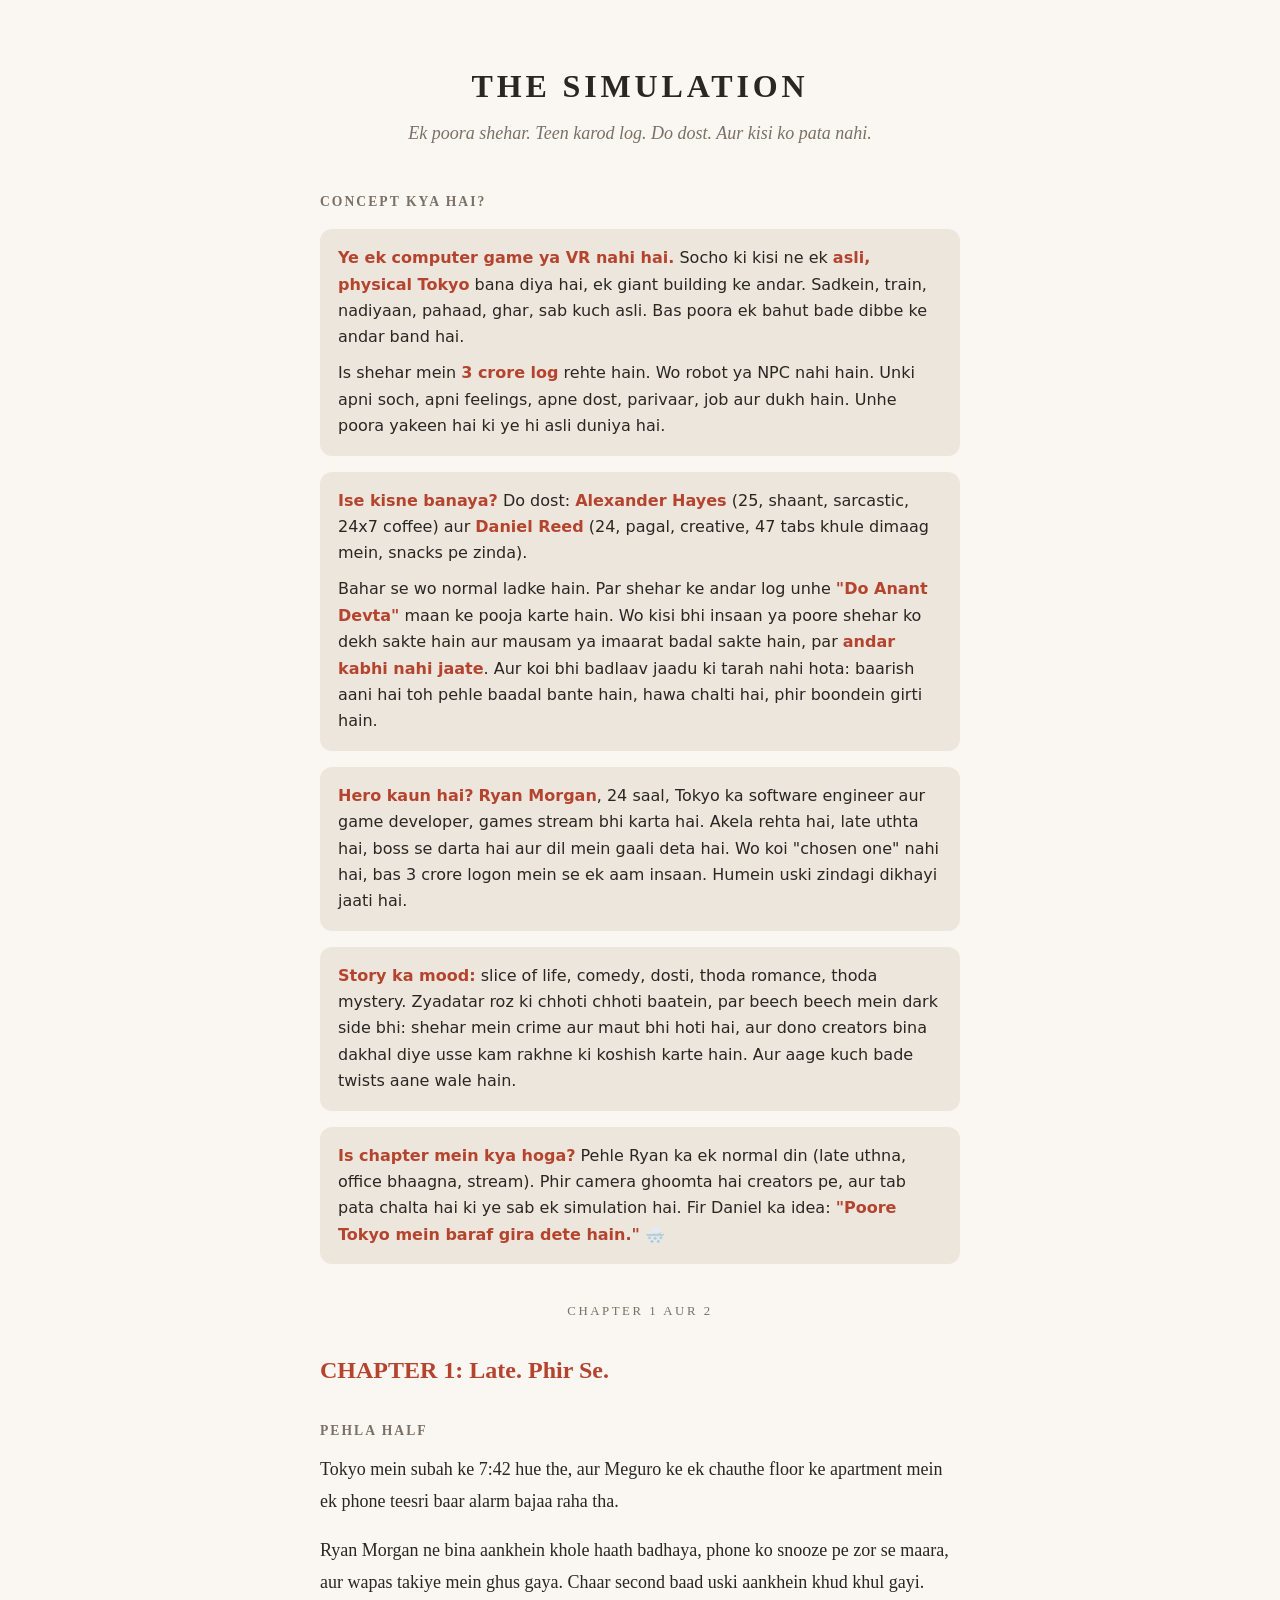
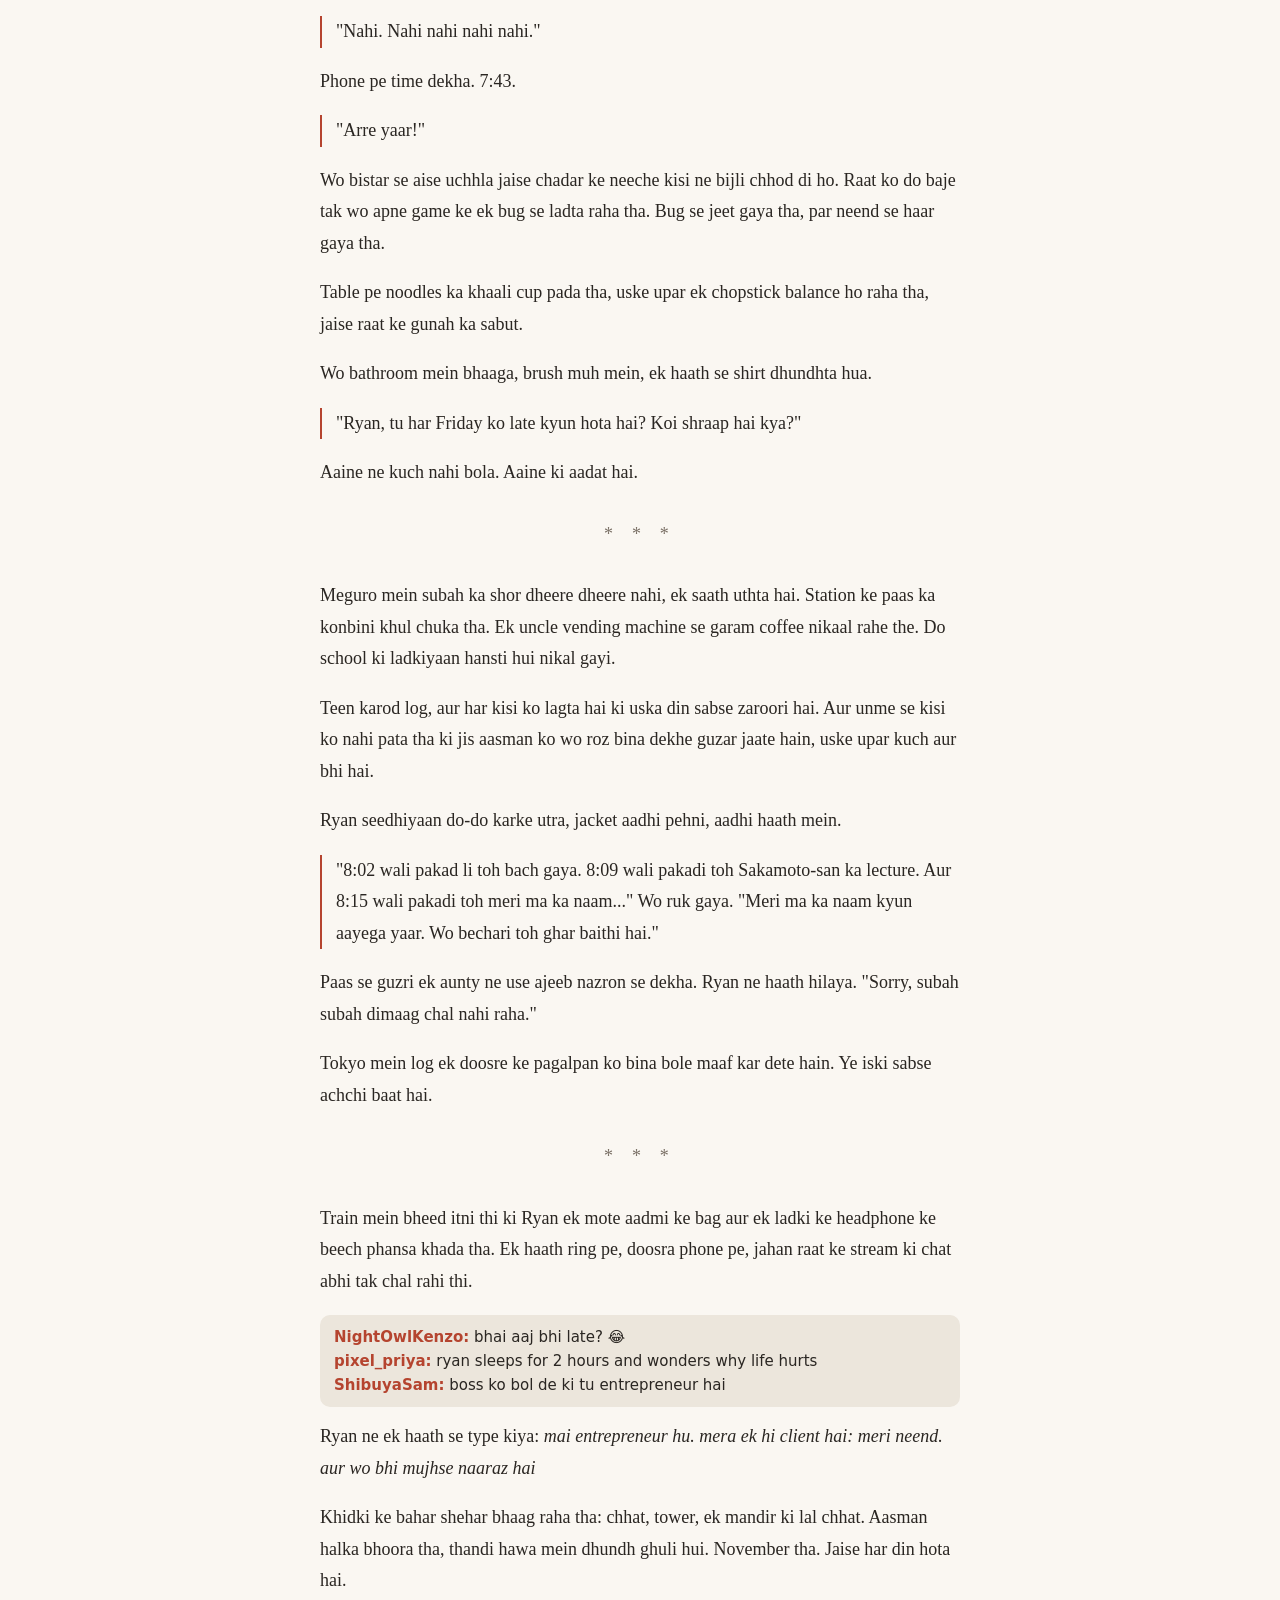
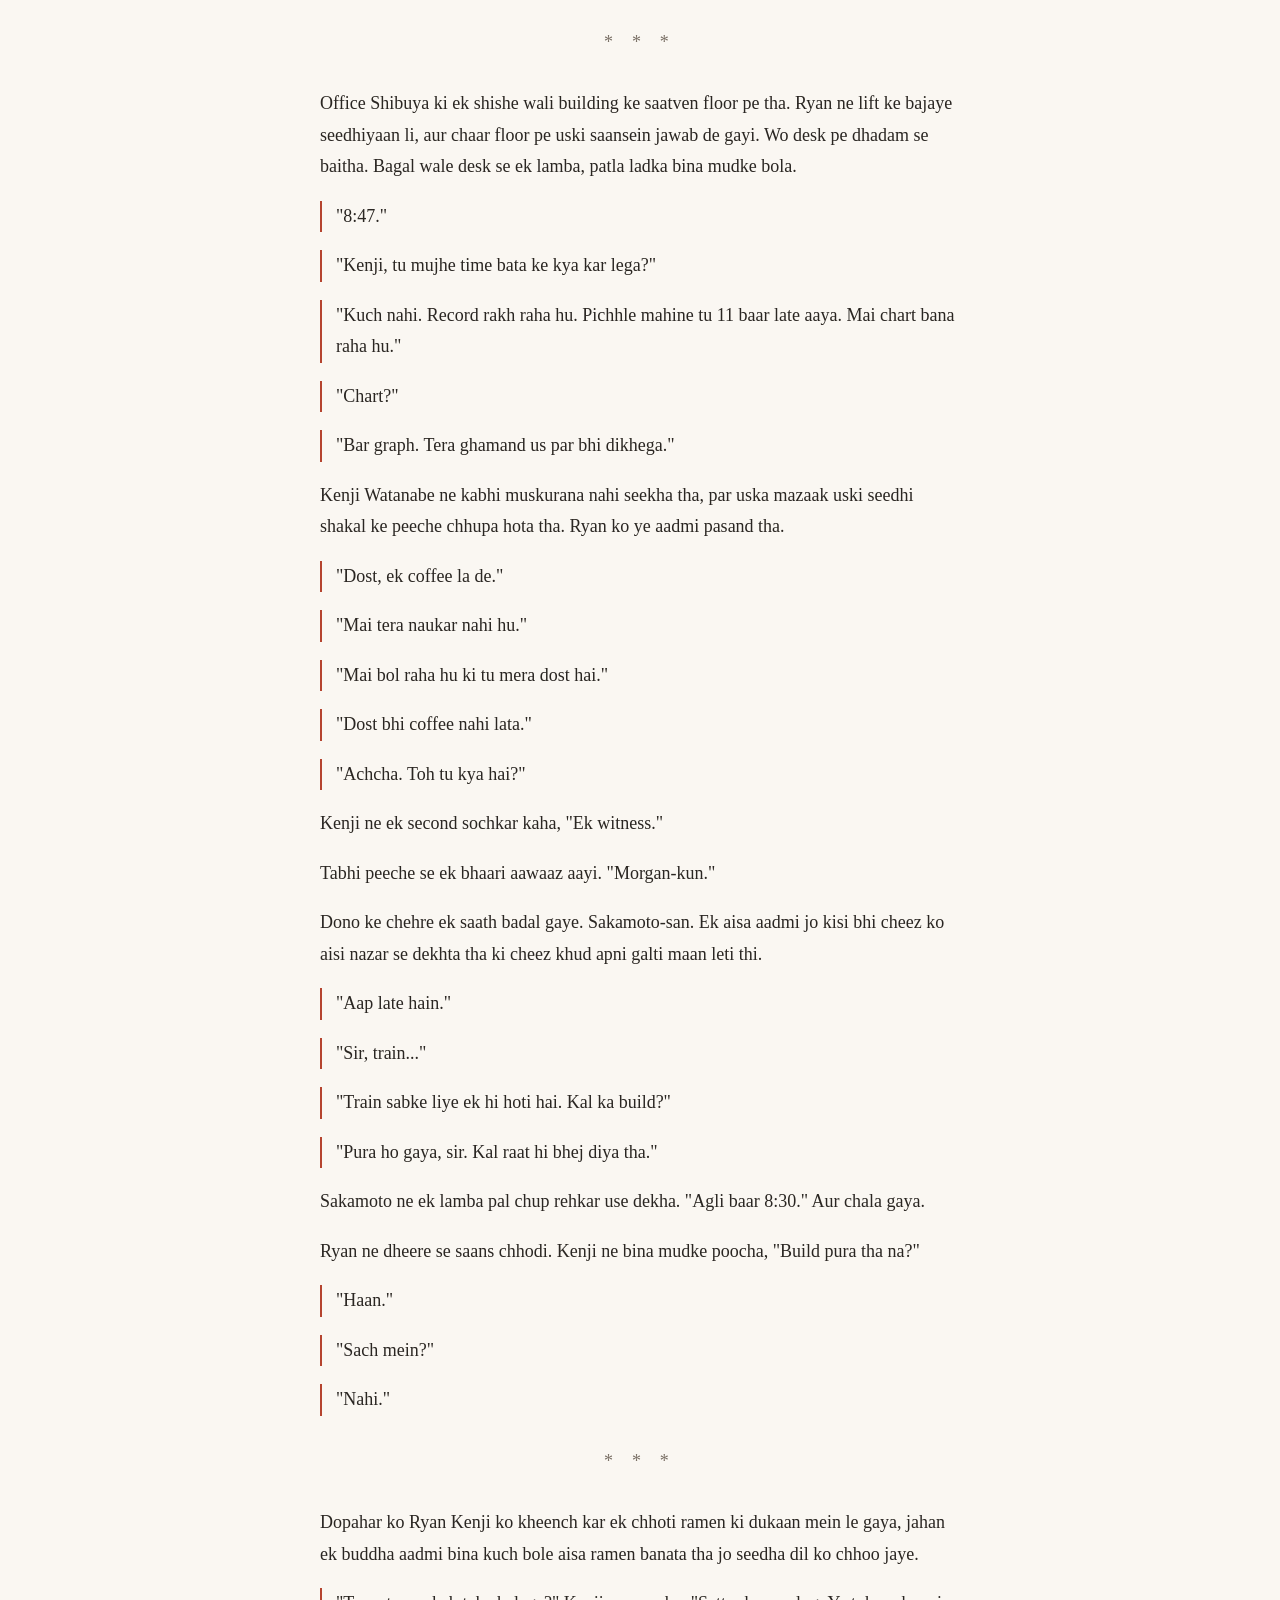
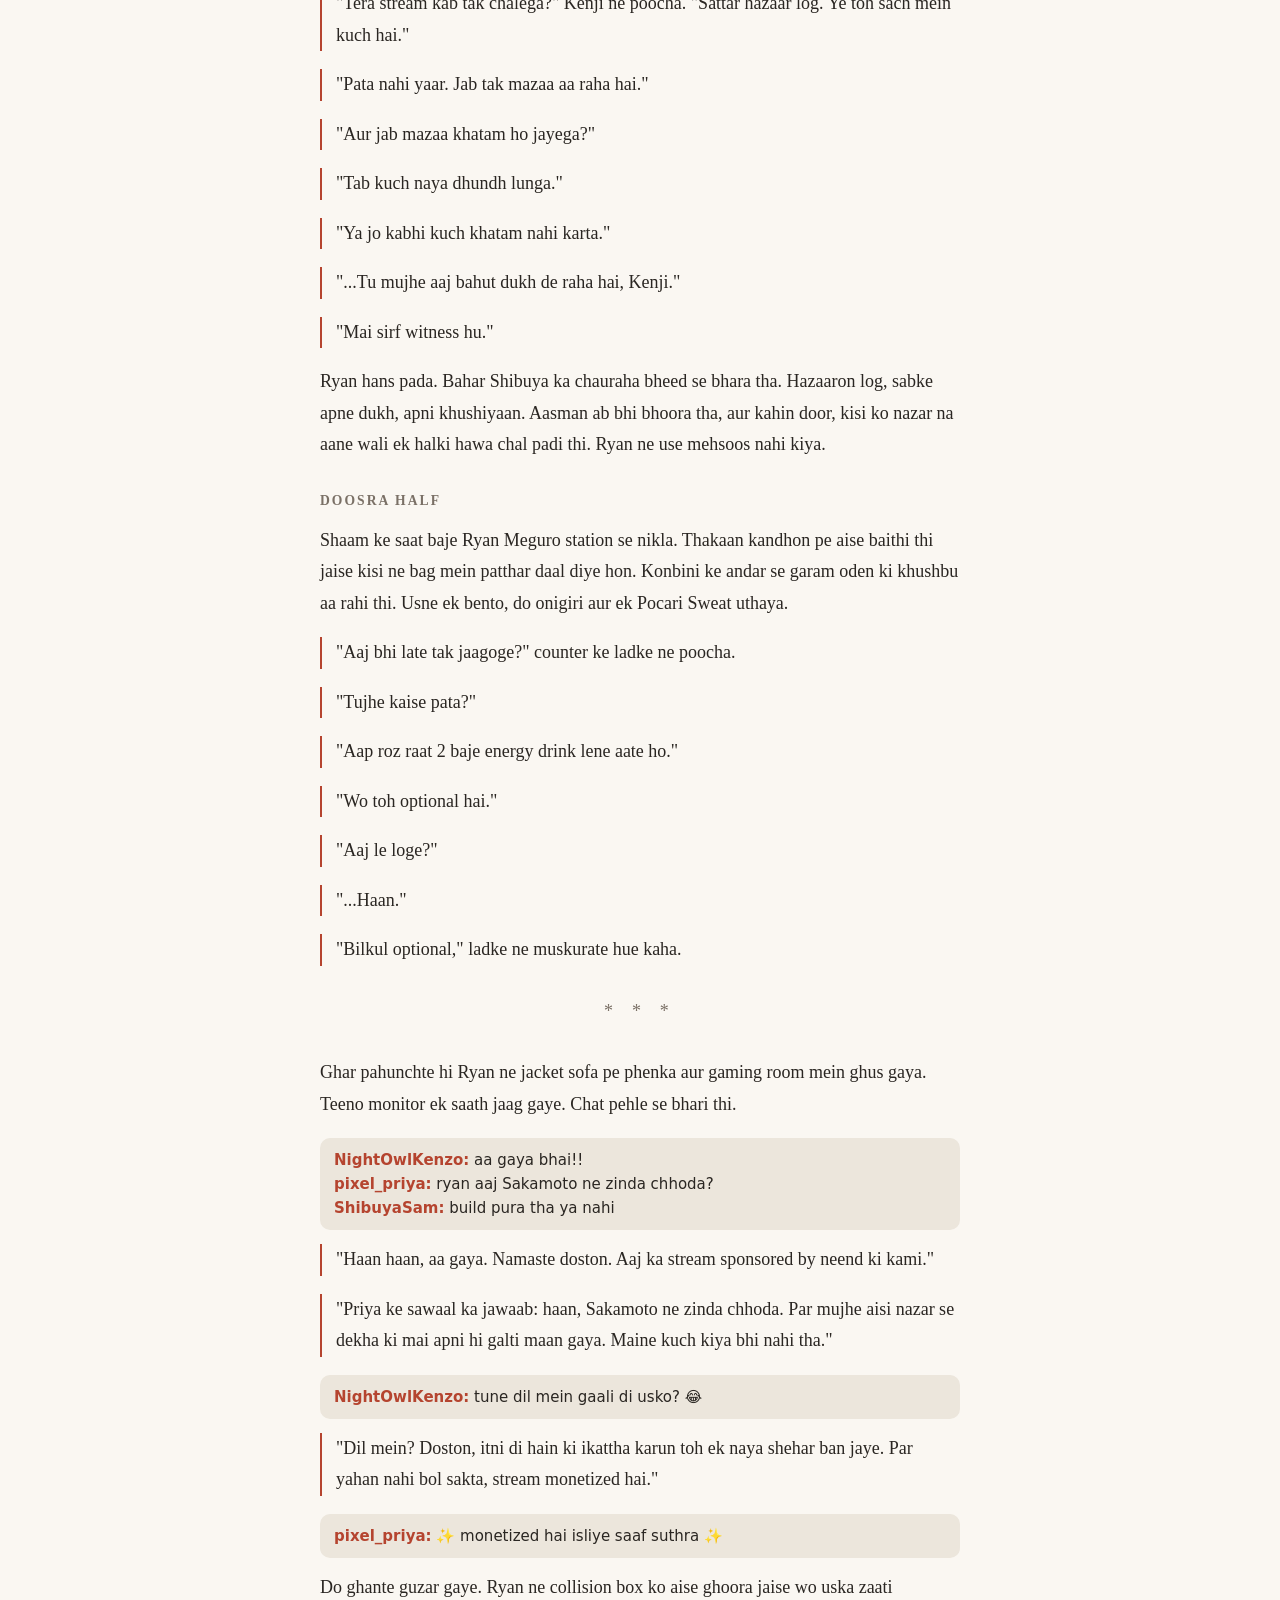
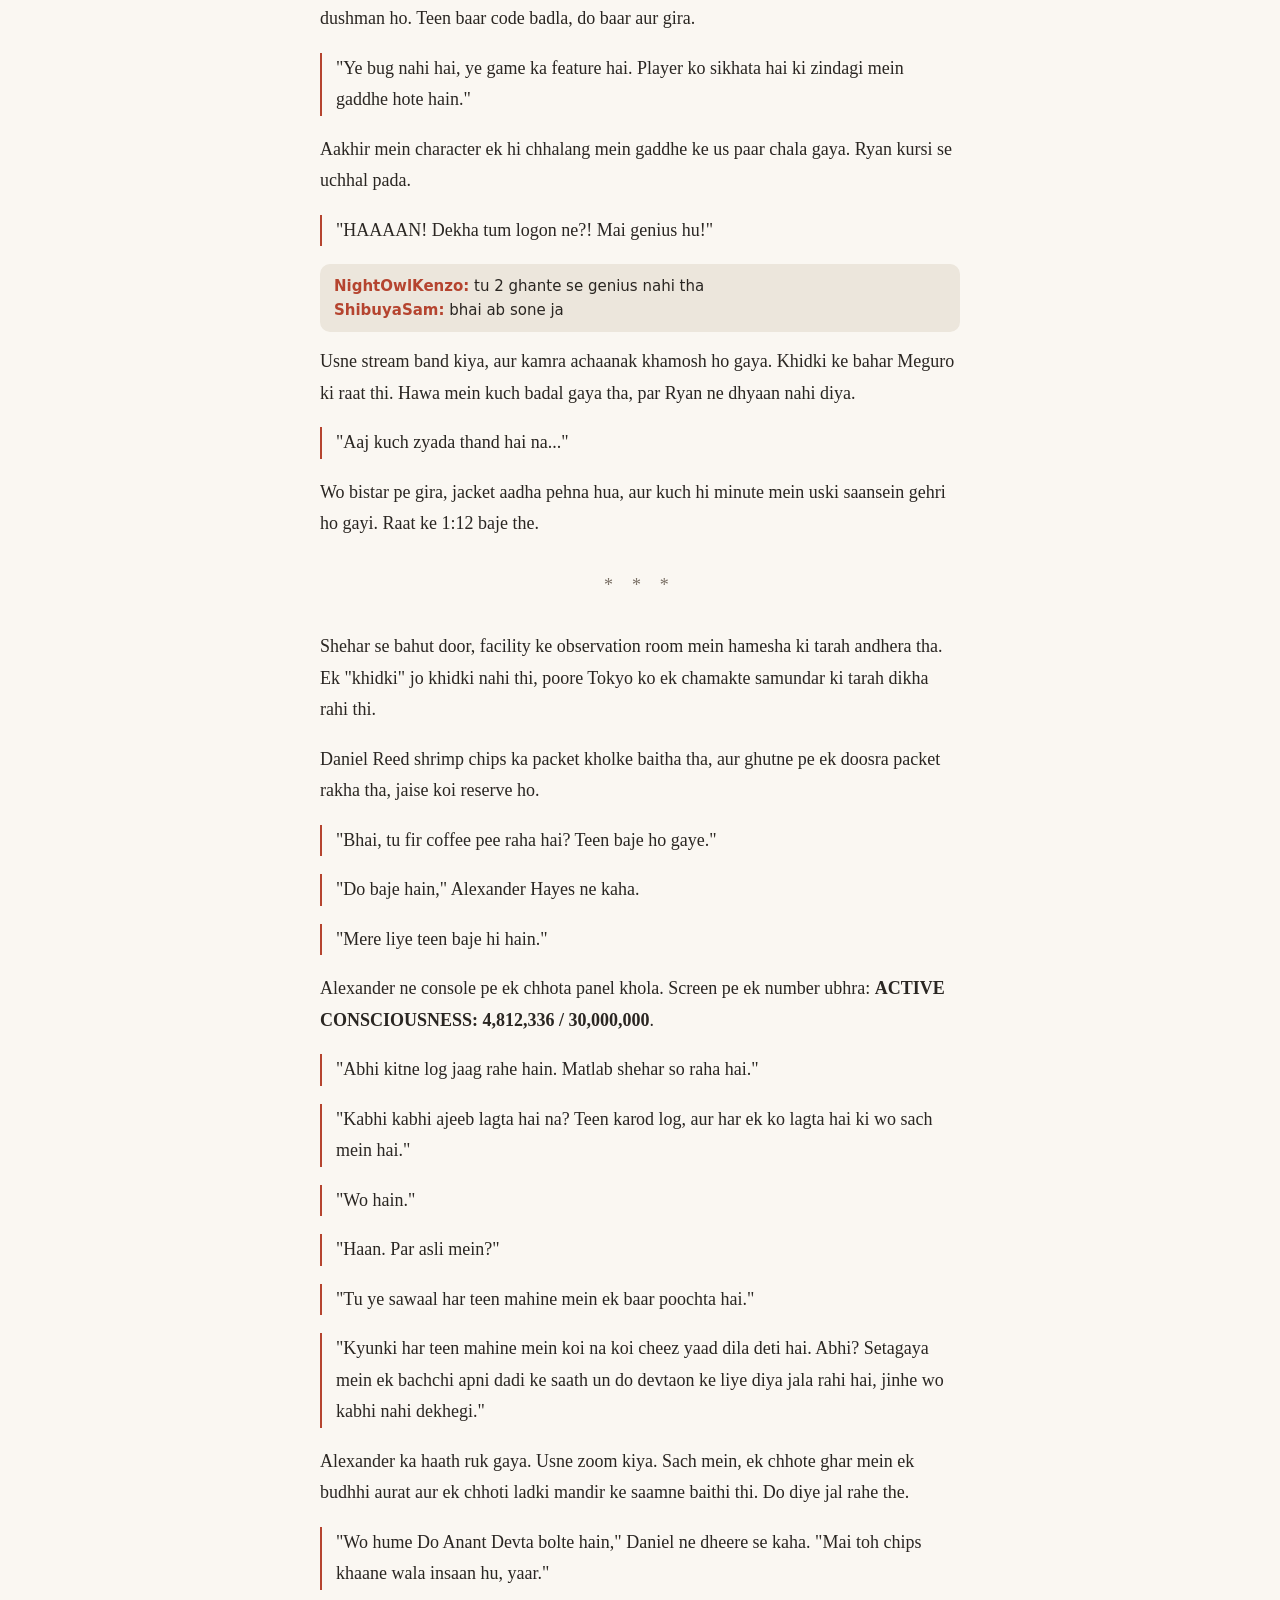
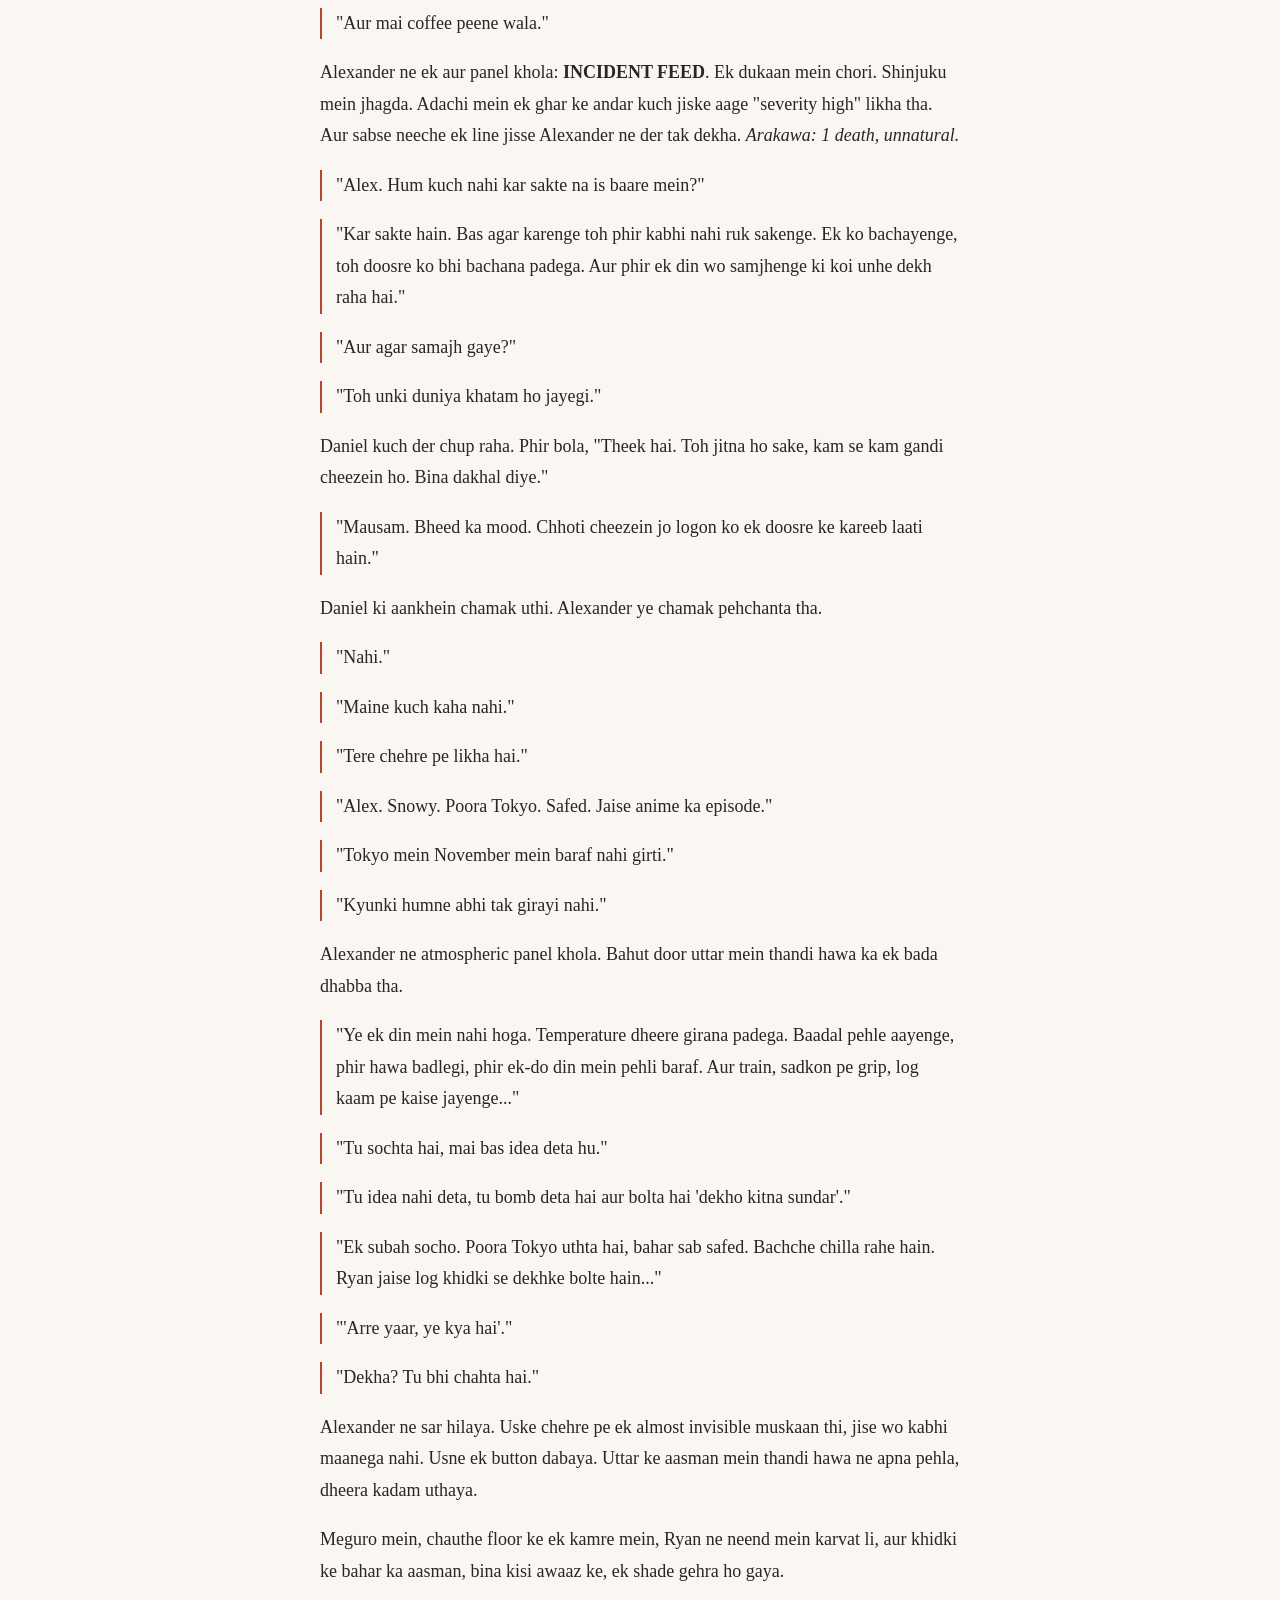
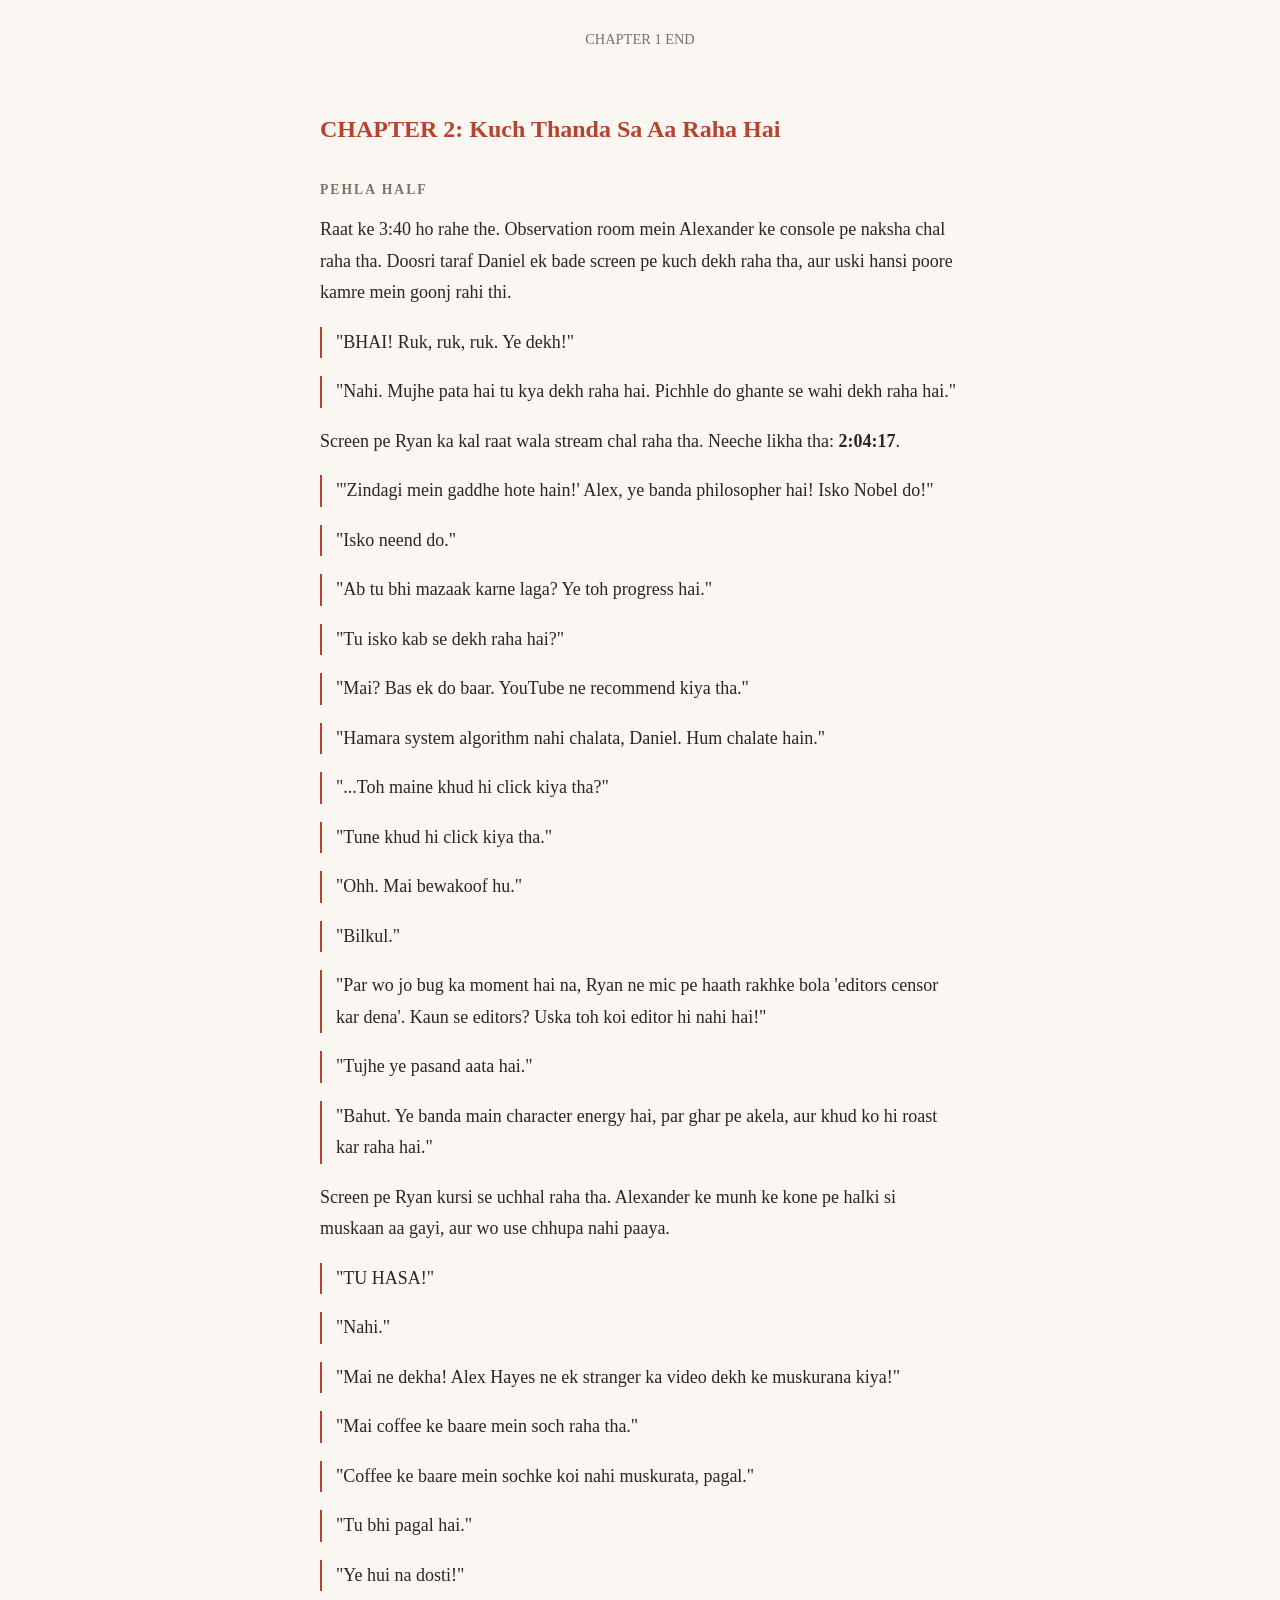
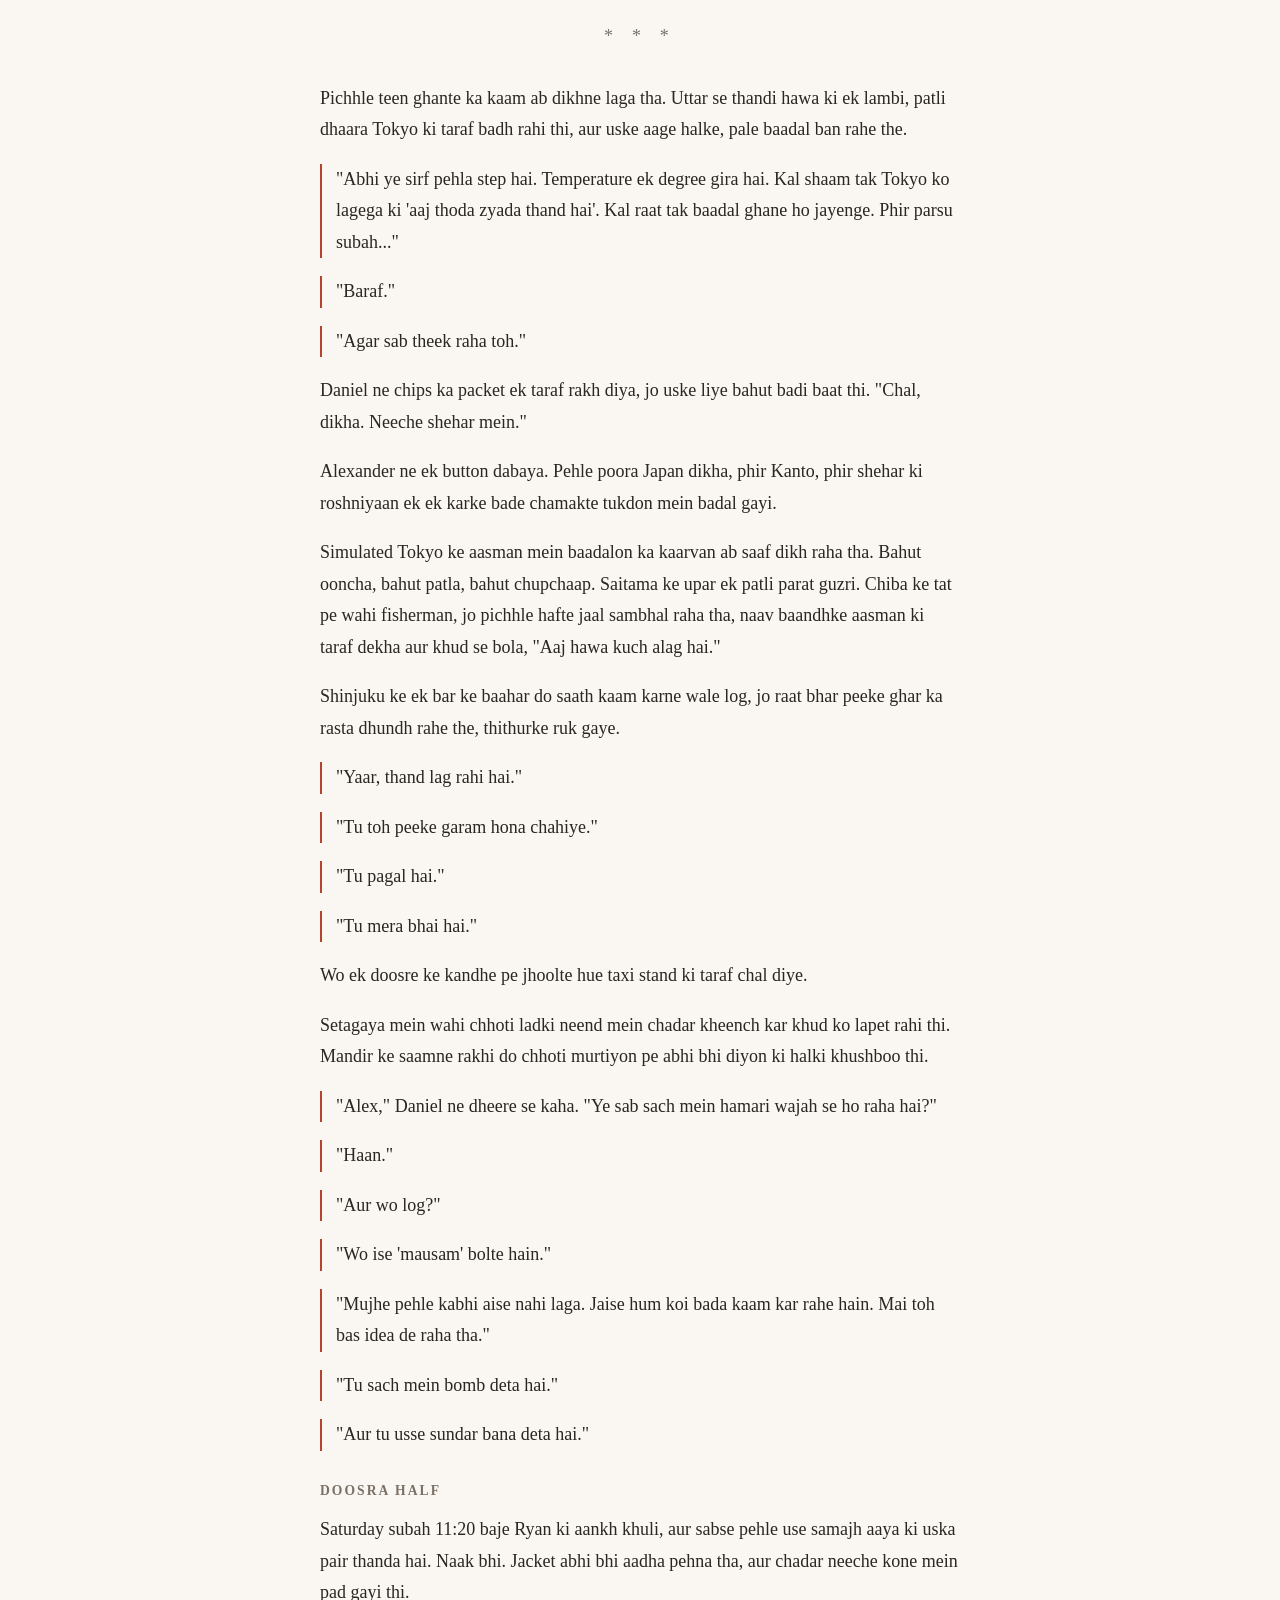
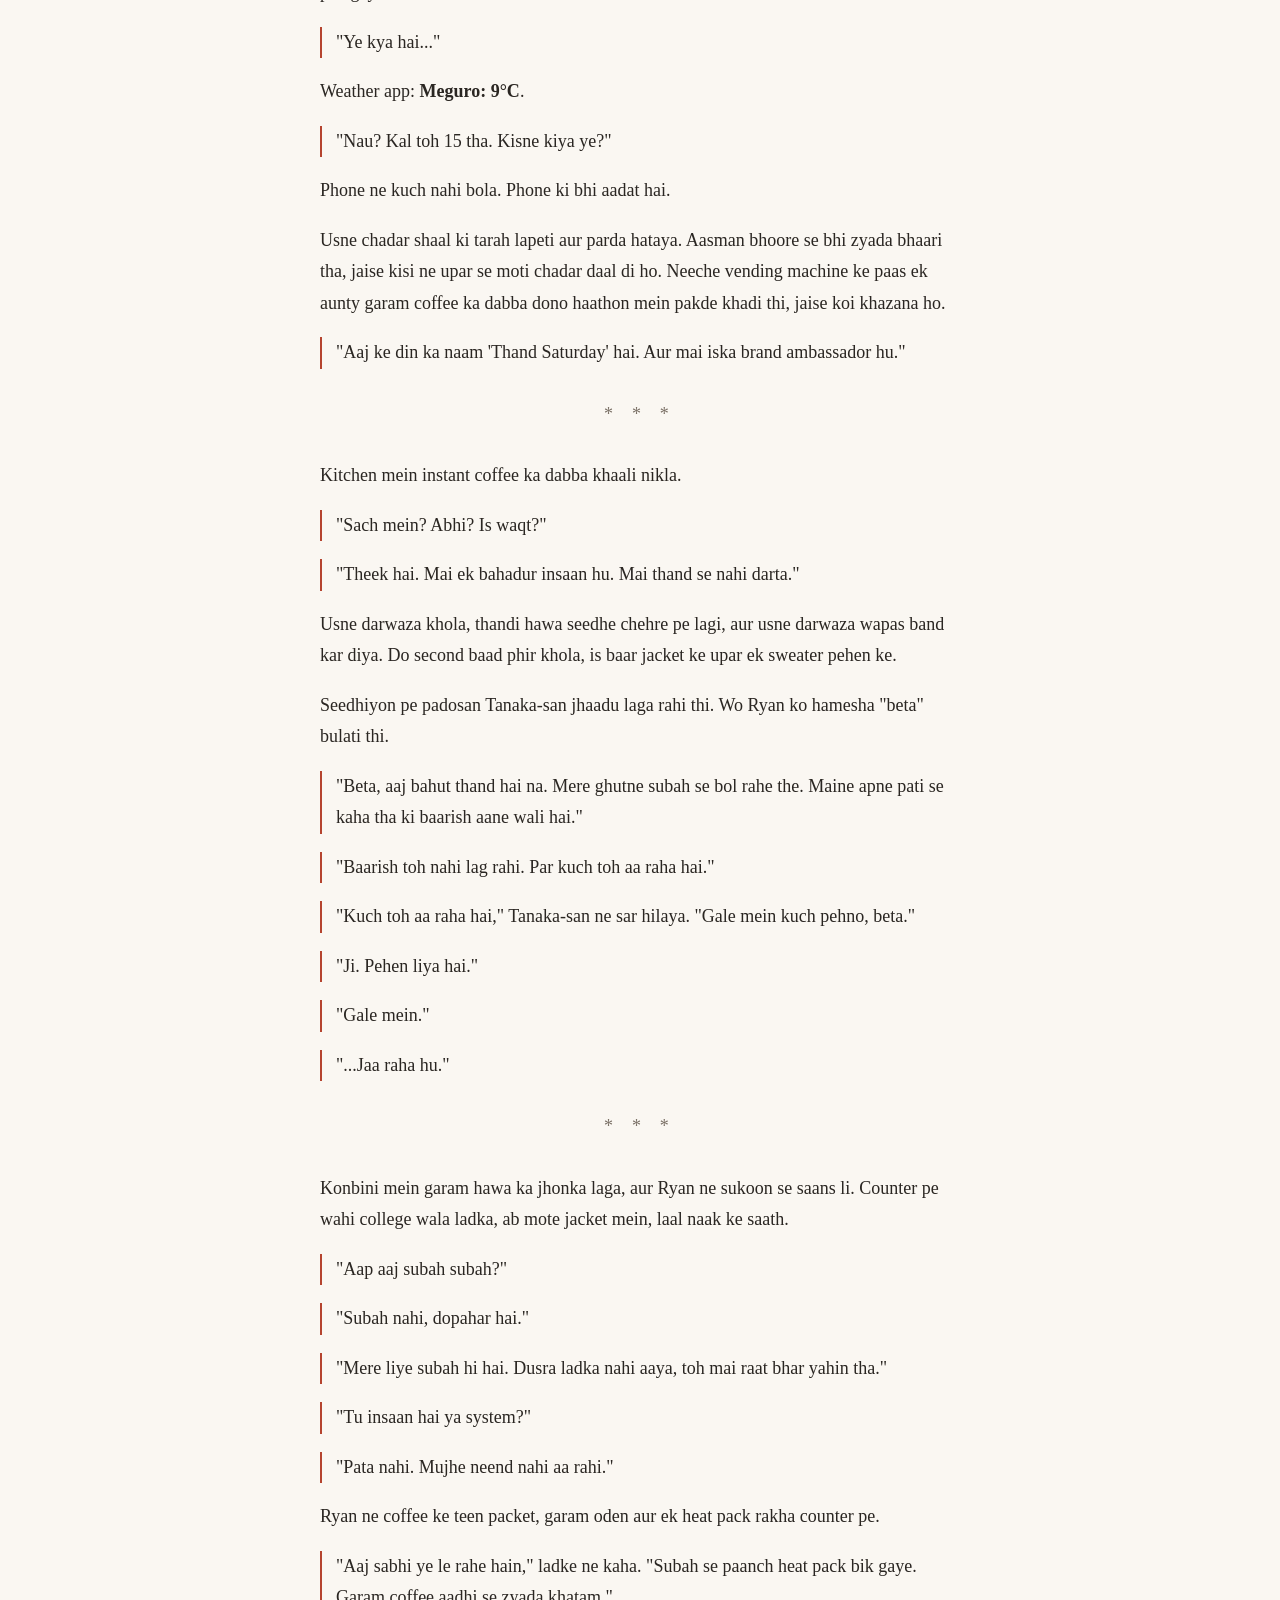
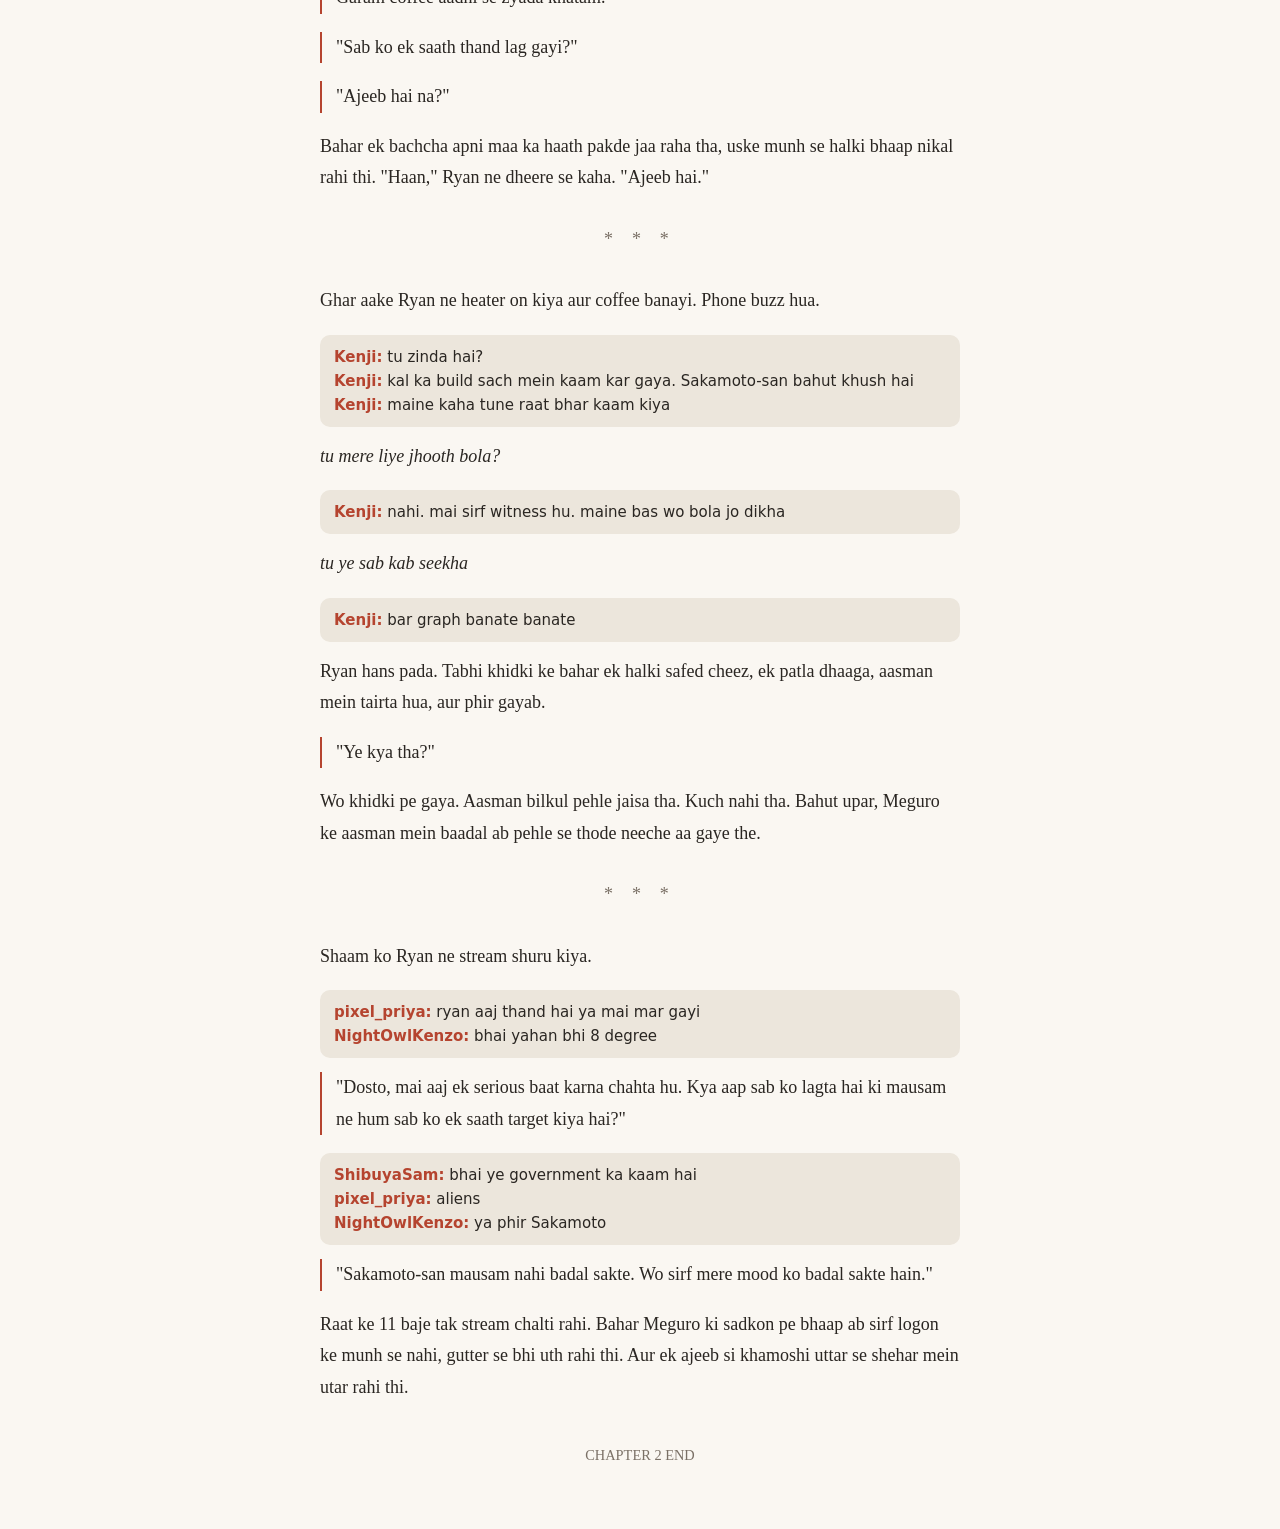
==== index.html @ 761973e4 "Add files via upload" ====
<!DOCTYPE html>
<html lang="hi">
<head>
<meta charset="utf-8">
<meta name="viewport" content="width=device-width, initial-scale=1, viewport-fit=cover">
<title>THE SIMULATION</title>
<style>
:root{--bg:#faf7f2;--fg:#2a2622;--mute:#7a7066;--chat:#ece6dc;--acc:#b5442f;box-sizing:border-box;padding-top:env(safe-area-inset-top,0px);padding-bottom:env(safe-area-inset-bottom,0px)}
@media (prefers-color-scheme:dark){:root:not([data-theme="light"]){--bg:#17151a;--fg:#e8e3da;--mute:#9a9289;--chat:#26232b;--acc:#e07a5f}}
:root[data-theme="dark"]{--bg:#17151a;--fg:#e8e3da;--mute:#9a9289;--chat:#26232b;--acc:#e07a5f}
html{scroll-padding-top:env(safe-area-inset-top,0px)}
body{margin:0;background:var(--bg);color:var(--fg);font:18px/1.75 Georgia,"Noto Serif",serif}
main{max-width:640px;margin:0 auto;padding:28px 20px 60px}
h1{font-size:2rem;letter-spacing:.12em;text-align:center;margin:30px 0 4px}
.sub{text-align:center;color:var(--mute);font-style:italic;margin-bottom:40px}
h2{color:var(--acc);font-size:1.5rem;margin:56px 0 4px}
h3{color:var(--mute);font-size:.85rem;letter-spacing:.15em;text-transform:uppercase;margin:28px 0 12px}
p{margin:0 0 1em}
.d{padding-left:14px;border-left:2px solid var(--acc)}
.chat{background:var(--chat);border-radius:10px;padding:10px 14px;margin:14px 0;font:15px/1.6 system-ui,sans-serif}
.chat b{color:var(--acc)}
hr{border:0;text-align:center;margin:30px 0}
hr:after{content:"* * *";color:var(--mute);letter-spacing:.4em}
.box{background:var(--chat);border-radius:12px;padding:16px 18px;margin:16px 0;font:16px/1.65 system-ui,sans-serif}.box b{color:var(--acc)}.box p{margin:0 0 .6em}.box p:last-child{margin:0}.tag{text-align:center;color:var(--mute);font-size:.8rem;letter-spacing:.2em;text-transform:uppercase;margin:36px 0 -30px}.end{text-align:center;color:var(--mute);margin-top:40px;font-size:.9rem}
</style>
</head>
<body>
<main>
<h1>THE SIMULATION</h1>
<div class="sub">Ek poora shehar. Teen karod log. Do dost. Aur kisi ko pata nahi.</div>
<h3>Concept kya hai?</h3>
<div class="box"><p><b>Ye ek computer game ya VR nahi hai.</b> Socho ki kisi ne ek <b>asli, physical Tokyo</b> bana diya hai, ek giant building ke andar. Sadkein, train, nadiyaan, pahaad, ghar, sab kuch asli. Bas poora ek bahut bade dibbe ke andar band hai.</p><p>Is shehar mein <b>3 crore log</b> rehte hain. Wo robot ya NPC nahi hain. Unki apni soch, apni feelings, apne dost, parivaar, job aur dukh hain. Unhe poora yakeen hai ki ye hi asli duniya hai.</p></div>
<div class="box"><p><b>Ise kisne banaya?</b> Do dost: <b>Alexander Hayes</b> (25, shaant, sarcastic, 24x7 coffee) aur <b>Daniel Reed</b> (24, pagal, creative, 47 tabs khule dimaag mein, snacks pe zinda).</p><p>Bahar se wo normal ladke hain. Par shehar ke andar log unhe <b>"Do Anant Devta"</b> maan ke pooja karte hain. Wo kisi bhi insaan ya poore shehar ko dekh sakte hain aur mausam ya imaarat badal sakte hain, par <b>andar kabhi nahi jaate</b>. Aur koi bhi badlaav jaadu ki tarah nahi hota: baarish aani hai toh pehle baadal bante hain, hawa chalti hai, phir boondein girti hain.</p></div>
<div class="box"><p><b>Hero kaun hai?</b> <b>Ryan Morgan</b>, 24 saal, Tokyo ka software engineer aur game developer, games stream bhi karta hai. Akela rehta hai, late uthta hai, boss se darta hai aur dil mein gaali deta hai. Wo koi "chosen one" nahi hai, bas 3 crore logon mein se ek aam insaan. Humein uski zindagi dikhayi jaati hai.</p></div>
<div class="box"><p><b>Story ka mood:</b> slice of life, comedy, dosti, thoda romance, thoda mystery. Zyadatar roz ki chhoti chhoti baatein, par beech beech mein dark side bhi: shehar mein crime aur maut bhi hoti hai, aur dono creators bina dakhal diye usse kam rakhne ki koshish karte hain. Aur aage kuch bade twists aane wale hain.</p></div>
<div class="box"><p><b>Is chapter mein kya hoga?</b> Pehle Ryan ka ek normal din (late uthna, office bhaagna, stream). Phir camera ghoomta hai creators pe, aur tab pata chalta hai ki ye sab ek simulation hai. Fir Daniel ka idea: <b>"Poore Tokyo mein baraf gira dete hain."</b> 🌨️</p></div>
<div class="tag">Chapter 1 aur 2</div>

<h2>CHAPTER 1: Late. Phir Se.</h2>
<h3>Pehla Half</h3>

<p>Tokyo mein subah ke 7:42 hue the, aur Meguro ke ek chauthe floor ke apartment mein ek phone teesri baar alarm bajaa raha tha.</p>
<p>Ryan Morgan ne bina aankhein khole haath badhaya, phone ko snooze pe zor se maara, aur wapas takiye mein ghus gaya. Chaar second baad uski aankhein khud khul gayi.</p>
<p class="d">"Nahi. Nahi nahi nahi nahi."</p>
<p>Phone pe time dekha. 7:43.</p>
<p class="d">"Arre yaar!"</p>
<p>Wo bistar se aise uchhla jaise chadar ke neeche kisi ne bijli chhod di ho. Raat ko do baje tak wo apne game ke ek bug se ladta raha tha. Bug se jeet gaya tha, par neend se haar gaya tha.</p>
<p>Table pe noodles ka khaali cup pada tha, uske upar ek chopstick balance ho raha tha, jaise raat ke gunah ka sabut.</p>
<p>Wo bathroom mein bhaaga, brush muh mein, ek haath se shirt dhundhta hua.</p>
<p class="d">"Ryan, tu har Friday ko late kyun hota hai? Koi shraap hai kya?"</p>
<p>Aaine ne kuch nahi bola. Aaine ki aadat hai.</p>
<hr>
<p>Meguro mein subah ka shor dheere dheere nahi, ek saath uthta hai. Station ke paas ka konbini khul chuka tha. Ek uncle vending machine se garam coffee nikaal rahe the. Do school ki ladkiyaan hansti hui nikal gayi.</p>
<p>Teen karod log, aur har kisi ko lagta hai ki uska din sabse zaroori hai. Aur unme se kisi ko nahi pata tha ki jis aasman ko wo roz bina dekhe guzar jaate hain, uske upar kuch aur bhi hai.</p>
<p>Ryan seedhiyaan do-do karke utra, jacket aadhi pehni, aadhi haath mein.</p>
<p class="d">"8:02 wali pakad li toh bach gaya. 8:09 wali pakadi toh Sakamoto-san ka lecture. Aur 8:15 wali pakadi toh meri ma ka naam..." Wo ruk gaya. "Meri ma ka naam kyun aayega yaar. Wo bechari toh ghar baithi hai."</p>
<p>Paas se guzri ek aunty ne use ajeeb nazron se dekha. Ryan ne haath hilaya. "Sorry, subah subah dimaag chal nahi raha."</p>
<p>Tokyo mein log ek doosre ke pagalpan ko bina bole maaf kar dete hain. Ye iski sabse achchi baat hai.</p>
<hr>
<p>Train mein bheed itni thi ki Ryan ek mote aadmi ke bag aur ek ladki ke headphone ke beech phansa khada tha. Ek haath ring pe, doosra phone pe, jahan raat ke stream ki chat abhi tak chal rahi thi.</p>
<div class="chat"><b>NightOwlKenzo:</b> bhai aaj bhi late? 😂<br><b>pixel_priya:</b> ryan sleeps for 2 hours and wonders why life hurts<br><b>ShibuyaSam:</b> boss ko bol de ki tu entrepreneur hai</div>
<p>Ryan ne ek haath se type kiya: <i>mai entrepreneur hu. mera ek hi client hai: meri neend. aur wo bhi mujhse naaraz hai</i></p>
<p>Khidki ke bahar shehar bhaag raha tha: chhat, tower, ek mandir ki lal chhat. Aasman halka bhoora tha, thandi hawa mein dhundh ghuli hui. November tha. Jaise har din hota hai.</p>
<hr>
<p>Office Shibuya ki ek shishe wali building ke saatven floor pe tha. Ryan ne lift ke bajaye seedhiyaan li, aur chaar floor pe uski saansein jawab de gayi. Wo desk pe dhadam se baitha. Bagal wale desk se ek lamba, patla ladka bina mudke bola.</p>
<p class="d">"8:47."</p>
<p class="d">"Kenji, tu mujhe time bata ke kya kar lega?"</p>
<p class="d">"Kuch nahi. Record rakh raha hu. Pichhle mahine tu 11 baar late aaya. Mai chart bana raha hu."</p>
<p class="d">"Chart?"</p>
<p class="d">"Bar graph. Tera ghamand us par bhi dikhega."</p>
<p>Kenji Watanabe ne kabhi muskurana nahi seekha tha, par uska mazaak uski seedhi shakal ke peeche chhupa hota tha. Ryan ko ye aadmi pasand tha.</p>
<p class="d">"Dost, ek coffee la de."</p>
<p class="d">"Mai tera naukar nahi hu."</p>
<p class="d">"Mai bol raha hu ki tu mera dost hai."</p>
<p class="d">"Dost bhi coffee nahi lata."</p>
<p class="d">"Achcha. Toh tu kya hai?"</p>
<p>Kenji ne ek second sochkar kaha, <span class="d" style="border:0;padding:0">"Ek witness."</span></p>
<p>Tabhi peeche se ek bhaari aawaaz aayi. "Morgan-kun."</p>
<p>Dono ke chehre ek saath badal gaye. Sakamoto-san. Ek aisa aadmi jo kisi bhi cheez ko aisi nazar se dekhta tha ki cheez khud apni galti maan leti thi.</p>
<p class="d">"Aap late hain."</p>
<p class="d">"Sir, train..."</p>
<p class="d">"Train sabke liye ek hi hoti hai. Kal ka build?"</p>
<p class="d">"Pura ho gaya, sir. Kal raat hi bhej diya tha."</p>
<p>Sakamoto ne ek lamba pal chup rehkar use dekha. "Agli baar 8:30." Aur chala gaya.</p>
<p>Ryan ne dheere se saans chhodi. Kenji ne bina mudke poocha, <span style="font-style:normal">"Build pura tha na?"</span></p>
<p class="d">"Haan."</p>
<p class="d">"Sach mein?"</p>
<p class="d">"Nahi."</p>
<hr>
<p>Dopahar ko Ryan Kenji ko kheench kar ek chhoti ramen ki dukaan mein le gaya, jahan ek buddha aadmi bina kuch bole aisa ramen banata tha jo seedha dil ko chhoo jaye.</p>
<p class="d">"Tera stream kab tak chalega?" Kenji ne poocha. "Sattar hazaar log. Ye toh sach mein kuch hai."</p>
<p class="d">"Pata nahi yaar. Jab tak mazaa aa raha hai."</p>
<p class="d">"Aur jab mazaa khatam ho jayega?"</p>
<p class="d">"Tab kuch naya dhundh lunga."</p>
<p class="d">"Ya jo kabhi kuch khatam nahi karta."</p>
<p class="d">"...Tu mujhe aaj bahut dukh de raha hai, Kenji."</p>
<p class="d">"Mai sirf witness hu."</p>
<p>Ryan hans pada. Bahar Shibuya ka chauraha bheed se bhara tha. Hazaaron log, sabke apne dukh, apni khushiyaan. Aasman ab bhi bhoora tha, aur kahin door, kisi ko nazar na aane wali ek halki hawa chal padi thi. Ryan ne use mehsoos nahi kiya.</p>

<h3>Doosra Half</h3>
<p>Shaam ke saat baje Ryan Meguro station se nikla. Thakaan kandhon pe aise baithi thi jaise kisi ne bag mein patthar daal diye hon. Konbini ke andar se garam oden ki khushbu aa rahi thi. Usne ek bento, do onigiri aur ek Pocari Sweat uthaya.</p>
<p class="d">"Aaj bhi late tak jaagoge?" counter ke ladke ne poocha.</p>
<p class="d">"Tujhe kaise pata?"</p>
<p class="d">"Aap roz raat 2 baje energy drink lene aate ho."</p>
<p class="d">"Wo toh optional hai."</p>
<p class="d">"Aaj le loge?"</p>
<p class="d">"...Haan."</p>
<p class="d">"Bilkul optional," ladke ne muskurate hue kaha.</p>
<hr>
<p>Ghar pahunchte hi Ryan ne jacket sofa pe phenka aur gaming room mein ghus gaya. Teeno monitor ek saath jaag gaye. Chat pehle se bhari thi.</p>
<div class="chat"><b>NightOwlKenzo:</b> aa gaya bhai!!<br><b>pixel_priya:</b> ryan aaj Sakamoto ne zinda chhoda?<br><b>ShibuyaSam:</b> build pura tha ya nahi</div>
<p class="d">"Haan haan, aa gaya. Namaste doston. Aaj ka stream sponsored by neend ki kami."</p>
<p class="d">"Priya ke sawaal ka jawaab: haan, Sakamoto ne zinda chhoda. Par mujhe aisi nazar se dekha ki mai apni hi galti maan gaya. Maine kuch kiya bhi nahi tha."</p>
<div class="chat"><b>NightOwlKenzo:</b> tune dil mein gaali di usko? 😂</div>
<p class="d">"Dil mein? Doston, itni di hain ki ikattha karun toh ek naya shehar ban jaye. Par yahan nahi bol sakta, stream monetized hai."</p>
<div class="chat"><b>pixel_priya:</b> ✨ monetized hai isliye saaf suthra ✨</div>
<p>Do ghante guzar gaye. Ryan ne collision box ko aise ghoora jaise wo uska zaati dushman ho. Teen baar code badla, do baar aur gira.</p>
<p class="d">"Ye bug nahi hai, ye game ka feature hai. Player ko sikhata hai ki zindagi mein gaddhe hote hain."</p>
<p>Aakhir mein character ek hi chhalang mein gaddhe ke us paar chala gaya. Ryan kursi se uchhal pada.</p>
<p class="d">"HAAAAN! Dekha tum logon ne?! Mai genius hu!"</p>
<div class="chat"><b>NightOwlKenzo:</b> tu 2 ghante se genius nahi tha<br><b>ShibuyaSam:</b> bhai ab sone ja</div>
<p>Usne stream band kiya, aur kamra achaanak khamosh ho gaya. Khidki ke bahar Meguro ki raat thi. Hawa mein kuch badal gaya tha, par Ryan ne dhyaan nahi diya.</p>
<p class="d">"Aaj kuch zyada thand hai na..."</p>
<p>Wo bistar pe gira, jacket aadha pehna hua, aur kuch hi minute mein uski saansein gehri ho gayi. Raat ke 1:12 baje the.</p>
<hr>
<p>Shehar se bahut door, facility ke observation room mein hamesha ki tarah andhera tha. Ek "khidki" jo khidki nahi thi, poore Tokyo ko ek chamakte samundar ki tarah dikha rahi thi.</p>
<p>Daniel Reed shrimp chips ka packet kholke baitha tha, aur ghutne pe ek doosra packet rakha tha, jaise koi reserve ho.</p>
<p class="d">"Bhai, tu fir coffee pee raha hai? Teen baje ho gaye."</p>
<p class="d">"Do baje hain," Alexander Hayes ne kaha.</p>
<p class="d">"Mere liye teen baje hi hain."</p>
<p>Alexander ne console pe ek chhota panel khola. Screen pe ek number ubhra: <b>ACTIVE CONSCIOUSNESS: 4,812,336 / 30,000,000</b>.</p>
<p class="d">"Abhi kitne log jaag rahe hain. Matlab shehar so raha hai."</p>
<p class="d">"Kabhi kabhi ajeeb lagta hai na? Teen karod log, aur har ek ko lagta hai ki wo sach mein hai."</p>
<p class="d">"Wo hain."</p>
<p class="d">"Haan. Par asli mein?"</p>
<p class="d">"Tu ye sawaal har teen mahine mein ek baar poochta hai."</p>
<p class="d">"Kyunki har teen mahine mein koi na koi cheez yaad dila deti hai. Abhi? Setagaya mein ek bachchi apni dadi ke saath un do devtaon ke liye diya jala rahi hai, jinhe wo kabhi nahi dekhegi."</p>
<p>Alexander ka haath ruk gaya. Usne zoom kiya. Sach mein, ek chhote ghar mein ek budhhi aurat aur ek chhoti ladki mandir ke saamne baithi thi. Do diye jal rahe the.</p>
<p class="d">"Wo hume Do Anant Devta bolte hain," Daniel ne dheere se kaha. "Mai toh chips khaane wala insaan hu, yaar."</p>
<p class="d">"Aur mai coffee peene wala."</p>
<p>Alexander ne ek aur panel khola: <b>INCIDENT FEED</b>. Ek dukaan mein chori. Shinjuku mein jhagda. Adachi mein ek ghar ke andar kuch jiske aage "severity high" likha tha. Aur sabse neeche ek line jisse Alexander ne der tak dekha. <i>Arakawa: 1 death, unnatural.</i></p>
<p class="d">"Alex. Hum kuch nahi kar sakte na is baare mein?"</p>
<p class="d">"Kar sakte hain. Bas agar karenge toh phir kabhi nahi ruk sakenge. Ek ko bachayenge, toh doosre ko bhi bachana padega. Aur phir ek din wo samjhenge ki koi unhe dekh raha hai."</p>
<p class="d">"Aur agar samajh gaye?"</p>
<p class="d">"Toh unki duniya khatam ho jayegi."</p>
<p>Daniel kuch der chup raha. Phir bola, "Theek hai. Toh jitna ho sake, kam se kam gandi cheezein ho. Bina dakhal diye."</p>
<p class="d">"Mausam. Bheed ka mood. Chhoti cheezein jo logon ko ek doosre ke kareeb laati hain."</p>
<p>Daniel ki aankhein chamak uthi. Alexander ye chamak pehchanta tha.</p>
<p class="d">"Nahi."</p>
<p class="d">"Maine kuch kaha nahi."</p>
<p class="d">"Tere chehre pe likha hai."</p>
<p class="d">"Alex. Snowy. Poora Tokyo. Safed. Jaise anime ka episode."</p>
<p class="d">"Tokyo mein November mein baraf nahi girti."</p>
<p class="d">"Kyunki humne abhi tak girayi nahi."</p>
<p>Alexander ne atmospheric panel khola. Bahut door uttar mein thandi hawa ka ek bada dhabba tha.</p>
<p class="d">"Ye ek din mein nahi hoga. Temperature dheere girana padega. Baadal pehle aayenge, phir hawa badlegi, phir ek-do din mein pehli baraf. Aur train, sadkon pe grip, log kaam pe kaise jayenge..."</p>
<p class="d">"Tu sochta hai, mai bas idea deta hu."</p>
<p class="d">"Tu idea nahi deta, tu bomb deta hai aur bolta hai 'dekho kitna sundar'."</p>
<p class="d">"Ek subah socho. Poora Tokyo uthta hai, bahar sab safed. Bachche chilla rahe hain. Ryan jaise log khidki se dekhke bolte hain..."</p>
<p class="d">"'Arre yaar, ye kya hai'."</p>
<p class="d">"Dekha? Tu bhi chahta hai."</p>
<p>Alexander ne sar hilaya. Uske chehre pe ek almost invisible muskaan thi, jise wo kabhi maanega nahi. Usne ek button dabaya. Uttar ke aasman mein thandi hawa ne apna pehla, dheera kadam uthaya.</p>
<p>Meguro mein, chauthe floor ke ek kamre mein, Ryan ne neend mein karvat li, aur khidki ke bahar ka aasman, bina kisi awaaz ke, ek shade gehra ho gaya.</p>
<div class="end">CHAPTER 1 END</div>

<h2>CHAPTER 2: Kuch Thanda Sa Aa Raha Hai</h2>
<h3>Pehla Half</h3>

<p>Raat ke 3:40 ho rahe the. Observation room mein Alexander ke console pe naksha chal raha tha. Doosri taraf Daniel ek bade screen pe kuch dekh raha tha, aur uski hansi poore kamre mein goonj rahi thi.</p>
<p class="d">"BHAI! Ruk, ruk, ruk. Ye dekh!"</p>
<p class="d">"Nahi. Mujhe pata hai tu kya dekh raha hai. Pichhle do ghante se wahi dekh raha hai."</p>
<p>Screen pe Ryan ka kal raat wala stream chal raha tha. Neeche likha tha: <b>2:04:17</b>.</p>
<p class="d">"'Zindagi mein gaddhe hote hain!' Alex, ye banda philosopher hai! Isko Nobel do!"</p>
<p class="d">"Isko neend do."</p>
<p class="d">"Ab tu bhi mazaak karne laga? Ye toh progress hai."</p>
<p class="d">"Tu isko kab se dekh raha hai?"</p>
<p class="d">"Mai? Bas ek do baar. YouTube ne recommend kiya tha."</p>
<p class="d">"Hamara system algorithm nahi chalata, Daniel. Hum chalate hain."</p>
<p class="d">"...Toh maine khud hi click kiya tha?"</p>
<p class="d">"Tune khud hi click kiya tha."</p>
<p class="d">"Ohh. Mai bewakoof hu."</p>
<p class="d">"Bilkul."</p>
<p class="d">"Par wo jo bug ka moment hai na, Ryan ne mic pe haath rakhke bola 'editors censor kar dena'. Kaun se editors? Uska toh koi editor hi nahi hai!"</p>
<p class="d">"Tujhe ye pasand aata hai."</p>
<p class="d">"Bahut. Ye banda main character energy hai, par ghar pe akela, aur khud ko hi roast kar raha hai."</p>
<p>Screen pe Ryan kursi se uchhal raha tha. Alexander ke munh ke kone pe halki si muskaan aa gayi, aur wo use chhupa nahi paaya.</p>
<p class="d">"TU HASA!"</p>
<p class="d">"Nahi."</p>
<p class="d">"Mai ne dekha! Alex Hayes ne ek stranger ka video dekh ke muskurana kiya!"</p>
<p class="d">"Mai coffee ke baare mein soch raha tha."</p>
<p class="d">"Coffee ke baare mein sochke koi nahi muskurata, pagal."</p>
<p class="d">"Tu bhi pagal hai."</p>
<p class="d">"Ye hui na dosti!"</p>
<hr>
<p>Pichhle teen ghante ka kaam ab dikhne laga tha. Uttar se thandi hawa ki ek lambi, patli dhaara Tokyo ki taraf badh rahi thi, aur uske aage halke, pale baadal ban rahe the.</p>
<p class="d">"Abhi ye sirf pehla step hai. Temperature ek degree gira hai. Kal shaam tak Tokyo ko lagega ki 'aaj thoda zyada thand hai'. Kal raat tak baadal ghane ho jayenge. Phir parsu subah..."</p>
<p class="d">"Baraf."</p>
<p class="d">"Agar sab theek raha toh."</p>
<p>Daniel ne chips ka packet ek taraf rakh diya, jo uske liye bahut badi baat thi. "Chal, dikha. Neeche shehar mein."</p>
<p>Alexander ne ek button dabaya. Pehle poora Japan dikha, phir Kanto, phir shehar ki roshniyaan ek ek karke bade chamakte tukdon mein badal gayi.</p>
<p>Simulated Tokyo ke aasman mein baadalon ka kaarvan ab saaf dikh raha tha. Bahut ooncha, bahut patla, bahut chupchaap. Saitama ke upar ek patli parat guzri. Chiba ke tat pe wahi fisherman, jo pichhle hafte jaal sambhal raha tha, naav baandhke aasman ki taraf dekha aur khud se bola, "Aaj hawa kuch alag hai."</p>
<p>Shinjuku ke ek bar ke baahar do saath kaam karne wale log, jo raat bhar peeke ghar ka rasta dhundh rahe the, thithurke ruk gaye.</p>
<p class="d">"Yaar, thand lag rahi hai."</p>
<p class="d">"Tu toh peeke garam hona chahiye."</p>
<p class="d">"Tu pagal hai."</p>
<p class="d">"Tu mera bhai hai."</p>
<p>Wo ek doosre ke kandhe pe jhoolte hue taxi stand ki taraf chal diye.</p>
<p>Setagaya mein wahi chhoti ladki neend mein chadar kheench kar khud ko lapet rahi thi. Mandir ke saamne rakhi do chhoti murtiyon pe abhi bhi diyon ki halki khushboo thi.</p>
<p class="d">"Alex," Daniel ne dheere se kaha. "Ye sab sach mein hamari wajah se ho raha hai?"</p>
<p class="d">"Haan."</p>
<p class="d">"Aur wo log?"</p>
<p class="d">"Wo ise 'mausam' bolte hain."</p>
<p class="d">"Mujhe pehle kabhi aise nahi laga. Jaise hum koi bada kaam kar rahe hain. Mai toh bas idea de raha tha."</p>
<p class="d">"Tu sach mein bomb deta hai."</p>
<p class="d">"Aur tu usse sundar bana deta hai."</p>

<h3>Doosra Half</h3>
<p>Saturday subah 11:20 baje Ryan ki aankh khuli, aur sabse pehle use samajh aaya ki uska pair thanda hai. Naak bhi. Jacket abhi bhi aadha pehna tha, aur chadar neeche kone mein pad gayi thi.</p>
<p class="d">"Ye kya hai..."</p>
<p>Weather app: <b>Meguro: 9°C</b>.</p>
<p class="d">"Nau? Kal toh 15 tha. Kisne kiya ye?"</p>
<p>Phone ne kuch nahi bola. Phone ki bhi aadat hai.</p>
<p>Usne chadar shaal ki tarah lapeti aur parda hataya. Aasman bhoore se bhi zyada bhaari tha, jaise kisi ne upar se moti chadar daal di ho. Neeche vending machine ke paas ek aunty garam coffee ka dabba dono haathon mein pakde khadi thi, jaise koi khazana ho.</p>
<p class="d">"Aaj ke din ka naam 'Thand Saturday' hai. Aur mai iska brand ambassador hu."</p>
<hr>
<p>Kitchen mein instant coffee ka dabba khaali nikla.</p>
<p class="d">"Sach mein? Abhi? Is waqt?"</p>
<p class="d">"Theek hai. Mai ek bahadur insaan hu. Mai thand se nahi darta."</p>
<p>Usne darwaza khola, thandi hawa seedhe chehre pe lagi, aur usne darwaza wapas band kar diya. Do second baad phir khola, is baar jacket ke upar ek sweater pehen ke.</p>
<p>Seedhiyon pe padosan Tanaka-san jhaadu laga rahi thi. Wo Ryan ko hamesha "beta" bulati thi.</p>
<p class="d">"Beta, aaj bahut thand hai na. Mere ghutne subah se bol rahe the. Maine apne pati se kaha tha ki baarish aane wali hai."</p>
<p class="d">"Baarish toh nahi lag rahi. Par kuch toh aa raha hai."</p>
<p class="d">"Kuch toh aa raha hai," Tanaka-san ne sar hilaya. "Gale mein kuch pehno, beta."</p>
<p class="d">"Ji. Pehen liya hai."</p>
<p class="d">"Gale mein."</p>
<p class="d">"...Jaa raha hu."</p>
<hr>
<p>Konbini mein garam hawa ka jhonka laga, aur Ryan ne sukoon se saans li. Counter pe wahi college wala ladka, ab mote jacket mein, laal naak ke saath.</p>
<p class="d">"Aap aaj subah subah?"</p>
<p class="d">"Subah nahi, dopahar hai."</p>
<p class="d">"Mere liye subah hi hai. Dusra ladka nahi aaya, toh mai raat bhar yahin tha."</p>
<p class="d">"Tu insaan hai ya system?"</p>
<p class="d">"Pata nahi. Mujhe neend nahi aa rahi."</p>
<p>Ryan ne coffee ke teen packet, garam oden aur ek heat pack rakha counter pe.</p>
<p class="d">"Aaj sabhi ye le rahe hain," ladke ne kaha. "Subah se paanch heat pack bik gaye. Garam coffee aadhi se zyada khatam."</p>
<p class="d">"Sab ko ek saath thand lag gayi?"</p>
<p class="d">"Ajeeb hai na?"</p>
<p>Bahar ek bachcha apni maa ka haath pakde jaa raha tha, uske munh se halki bhaap nikal rahi thi. "Haan," Ryan ne dheere se kaha. "Ajeeb hai."</p>
<hr>
<p>Ghar aake Ryan ne heater on kiya aur coffee banayi. Phone buzz hua.</p>
<div class="chat"><b>Kenji:</b> tu zinda hai?<br><b>Kenji:</b> kal ka build sach mein kaam kar gaya. Sakamoto-san bahut khush hai<br><b>Kenji:</b> maine kaha tune raat bhar kaam kiya</div>
<p><i>tu mere liye jhooth bola?</i></p>
<div class="chat"><b>Kenji:</b> nahi. mai sirf witness hu. maine bas wo bola jo dikha</div>
<p><i>tu ye sab kab seekha</i></p>
<div class="chat"><b>Kenji:</b> bar graph banate banate</div>
<p>Ryan hans pada. Tabhi khidki ke bahar ek halki safed cheez, ek patla dhaaga, aasman mein tairta hua, aur phir gayab.</p>
<p class="d">"Ye kya tha?"</p>
<p>Wo khidki pe gaya. Aasman bilkul pehle jaisa tha. Kuch nahi tha. Bahut upar, Meguro ke aasman mein baadal ab pehle se thode neeche aa gaye the.</p>
<hr>
<p>Shaam ko Ryan ne stream shuru kiya.</p>
<div class="chat"><b>pixel_priya:</b> ryan aaj thand hai ya mai mar gayi<br><b>NightOwlKenzo:</b> bhai yahan bhi 8 degree</div>
<p class="d">"Dosto, mai aaj ek serious baat karna chahta hu. Kya aap sab ko lagta hai ki mausam ne hum sab ko ek saath target kiya hai?"</p>
<div class="chat"><b>ShibuyaSam:</b> bhai ye government ka kaam hai<br><b>pixel_priya:</b> aliens<br><b>NightOwlKenzo:</b> ya phir Sakamoto</div>
<p class="d">"Sakamoto-san mausam nahi badal sakte. Wo sirf mere mood ko badal sakte hain."</p>
<p>Raat ke 11 baje tak stream chalti rahi. Bahar Meguro ki sadkon pe bhaap ab sirf logon ke munh se nahi, gutter se bhi uth rahi thi. Aur ek ajeeb si khamoshi uttar se shehar mein utar rahi thi.</p>
<div class="end">CHAPTER 2 END</div>
</main>
</body>
</html>
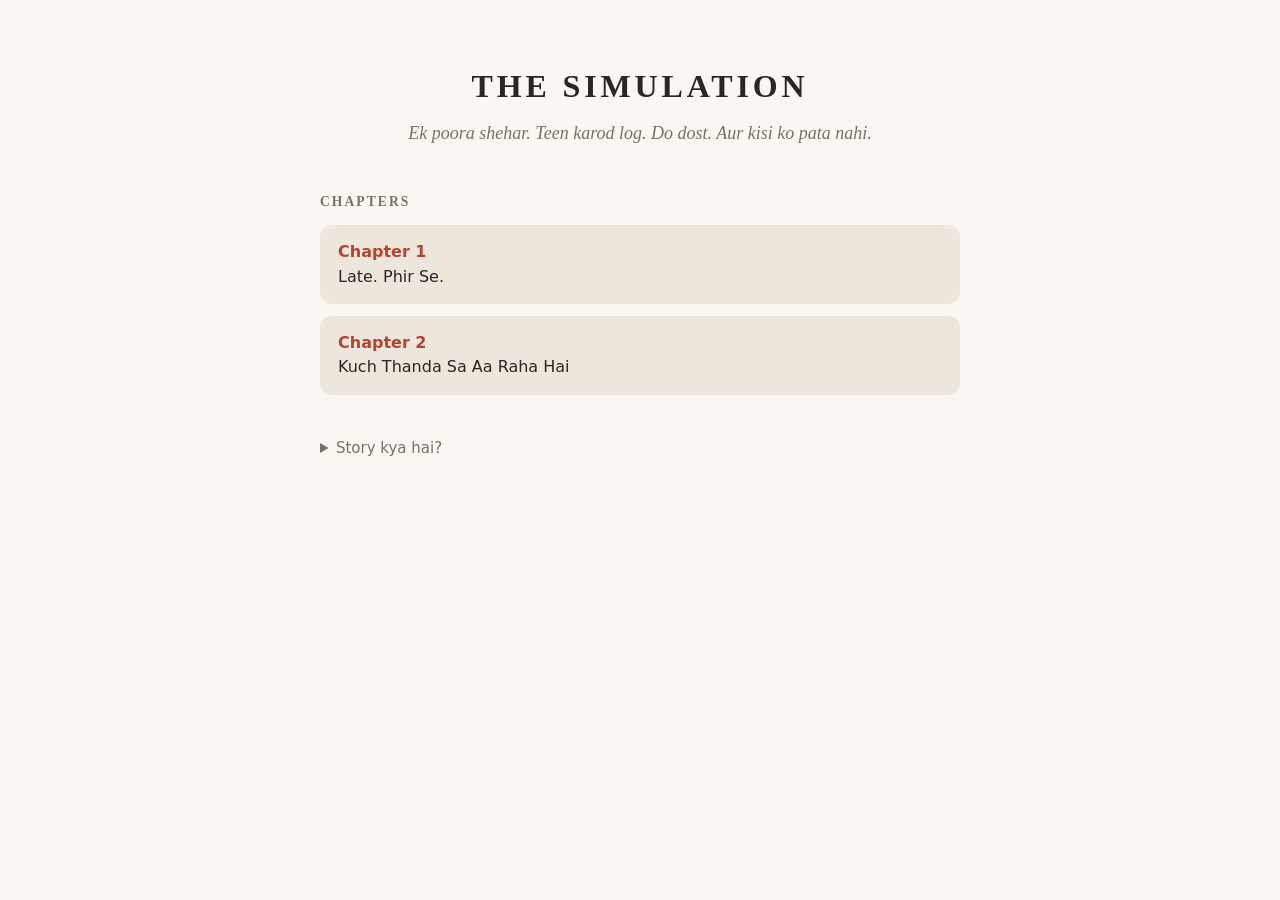
==== commit db47ddf1: "Add files via upload" ====
--- a/index.html
+++ b/index.html
@@ -22,248 +22,30 @@
 hr{border:0;text-align:center;margin:30px 0}
 hr:after{content:"* * *";color:var(--mute);letter-spacing:.4em}
 .box{background:var(--chat);border-radius:12px;padding:16px 18px;margin:16px 0;font:16px/1.65 system-ui,sans-serif}.box b{color:var(--acc)}.box p{margin:0 0 .6em}.box p:last-child{margin:0}.tag{text-align:center;color:var(--mute);font-size:.8rem;letter-spacing:.2em;text-transform:uppercase;margin:36px 0 -30px}.end{text-align:center;color:var(--mute);margin-top:40px;font-size:.9rem}
+.back,.nav a{display:inline-block;color:var(--mute);font:15px system-ui,sans-serif;text-decoration:none;padding:6px 0}.back:hover,.nav a:hover{color:var(--acc)}.nav{display:flex;justify-content:space-between;margin-top:36px;border-top:1px solid var(--chat);padding-top:12px}.nav a:focus-visible,.back:focus-visible{outline:2px solid var(--acc);outline-offset:3px}
+.ch{display:block;background:var(--chat);border-radius:12px;padding:16px 18px;margin:12px 0;color:var(--fg);text-decoration:none;font:16px/1.4 system-ui,sans-serif}.ch b{display:block;color:var(--acc);margin-bottom:2px}.ch:hover,.ch:focus-visible{outline:2px solid var(--acc);outline-offset:2px}details{margin-top:36px}summary{cursor:pointer;color:var(--mute);font:15px system-ui,sans-serif;padding:8px 0}
 </style>
 </head>
 <body>
 <main>
 <h1>THE SIMULATION</h1>
 <div class="sub">Ek poora shehar. Teen karod log. Do dost. Aur kisi ko pata nahi.</div>
-<h3>Concept kya hai?</h3>
+<h3>Chapters</h3>
+
+<a class="ch" href="chapter1.html"><b>Chapter 1</b>Late. Phir Se.</a>
+<a class="ch" href="chapter2.html"><b>Chapter 2</b>Kuch Thanda Sa Aa Raha Hai</a>
+<!-- NAYA CHAPTER ADD KARNE KE LIYE: upar wali koi bhi ek line copy karke yahan paste karo,
+     phir sirf href, Chapter number aur title badlo. Jaise:
+<a class="ch" href="chapter3.html"><b>Chapter 3</b>Yahan title likho</a>
+-->
+
+<details>
+<summary>Story kya hai?</summary>
 <div class="box"><p><b>Ye ek computer game ya VR nahi hai.</b> Socho ki kisi ne ek <b>asli, physical Tokyo</b> bana diya hai, ek giant building ke andar. Sadkein, train, nadiyaan, pahaad, ghar, sab kuch asli. Bas poora ek bahut bade dibbe ke andar band hai.</p><p>Is shehar mein <b>3 crore log</b> rehte hain. Wo robot ya NPC nahi hain. Unki apni soch, apni feelings, apne dost, parivaar, job aur dukh hain. Unhe poora yakeen hai ki ye hi asli duniya hai.</p></div>
 <div class="box"><p><b>Ise kisne banaya?</b> Do dost: <b>Alexander Hayes</b> (25, shaant, sarcastic, 24x7 coffee) aur <b>Daniel Reed</b> (24, pagal, creative, 47 tabs khule dimaag mein, snacks pe zinda).</p><p>Bahar se wo normal ladke hain. Par shehar ke andar log unhe <b>"Do Anant Devta"</b> maan ke pooja karte hain. Wo kisi bhi insaan ya poore shehar ko dekh sakte hain aur mausam ya imaarat badal sakte hain, par <b>andar kabhi nahi jaate</b>. Aur koi bhi badlaav jaadu ki tarah nahi hota: baarish aani hai toh pehle baadal bante hain, hawa chalti hai, phir boondein girti hain.</p></div>
 <div class="box"><p><b>Hero kaun hai?</b> <b>Ryan Morgan</b>, 24 saal, Tokyo ka software engineer aur game developer, games stream bhi karta hai. Akela rehta hai, late uthta hai, boss se darta hai aur dil mein gaali deta hai. Wo koi "chosen one" nahi hai, bas 3 crore logon mein se ek aam insaan. Humein uski zindagi dikhayi jaati hai.</p></div>
 <div class="box"><p><b>Story ka mood:</b> slice of life, comedy, dosti, thoda romance, thoda mystery. Zyadatar roz ki chhoti chhoti baatein, par beech beech mein dark side bhi: shehar mein crime aur maut bhi hoti hai, aur dono creators bina dakhal diye usse kam rakhne ki koshish karte hain. Aur aage kuch bade twists aane wale hain.</p></div>
-<div class="box"><p><b>Is chapter mein kya hoga?</b> Pehle Ryan ka ek normal din (late uthna, office bhaagna, stream). Phir camera ghoomta hai creators pe, aur tab pata chalta hai ki ye sab ek simulation hai. Fir Daniel ka idea: <b>"Poore Tokyo mein baraf gira dete hain."</b> 🌨️</p></div>
-<div class="tag">Chapter 1 aur 2</div>
-
-<h2>CHAPTER 1: Late. Phir Se.</h2>
-<h3>Pehla Half</h3>
-
-<p>Tokyo mein subah ke 7:42 hue the, aur Meguro ke ek chauthe floor ke apartment mein ek phone teesri baar alarm bajaa raha tha.</p>
-<p>Ryan Morgan ne bina aankhein khole haath badhaya, phone ko snooze pe zor se maara, aur wapas takiye mein ghus gaya. Chaar second baad uski aankhein khud khul gayi.</p>
-<p class="d">"Nahi. Nahi nahi nahi nahi."</p>
-<p>Phone pe time dekha. 7:43.</p>
-<p class="d">"Arre yaar!"</p>
-<p>Wo bistar se aise uchhla jaise chadar ke neeche kisi ne bijli chhod di ho. Raat ko do baje tak wo apne game ke ek bug se ladta raha tha. Bug se jeet gaya tha, par neend se haar gaya tha.</p>
-<p>Table pe noodles ka khaali cup pada tha, uske upar ek chopstick balance ho raha tha, jaise raat ke gunah ka sabut.</p>
-<p>Wo bathroom mein bhaaga, brush muh mein, ek haath se shirt dhundhta hua.</p>
-<p class="d">"Ryan, tu har Friday ko late kyun hota hai? Koi shraap hai kya?"</p>
-<p>Aaine ne kuch nahi bola. Aaine ki aadat hai.</p>
-<hr>
-<p>Meguro mein subah ka shor dheere dheere nahi, ek saath uthta hai. Station ke paas ka konbini khul chuka tha. Ek uncle vending machine se garam coffee nikaal rahe the. Do school ki ladkiyaan hansti hui nikal gayi.</p>
-<p>Teen karod log, aur har kisi ko lagta hai ki uska din sabse zaroori hai. Aur unme se kisi ko nahi pata tha ki jis aasman ko wo roz bina dekhe guzar jaate hain, uske upar kuch aur bhi hai.</p>
-<p>Ryan seedhiyaan do-do karke utra, jacket aadhi pehni, aadhi haath mein.</p>
-<p class="d">"8:02 wali pakad li toh bach gaya. 8:09 wali pakadi toh Sakamoto-san ka lecture. Aur 8:15 wali pakadi toh meri ma ka naam..." Wo ruk gaya. "Meri ma ka naam kyun aayega yaar. Wo bechari toh ghar baithi hai."</p>
-<p>Paas se guzri ek aunty ne use ajeeb nazron se dekha. Ryan ne haath hilaya. "Sorry, subah subah dimaag chal nahi raha."</p>
-<p>Tokyo mein log ek doosre ke pagalpan ko bina bole maaf kar dete hain. Ye iski sabse achchi baat hai.</p>
-<hr>
-<p>Train mein bheed itni thi ki Ryan ek mote aadmi ke bag aur ek ladki ke headphone ke beech phansa khada tha. Ek haath ring pe, doosra phone pe, jahan raat ke stream ki chat abhi tak chal rahi thi.</p>
-<div class="chat"><b>NightOwlKenzo:</b> bhai aaj bhi late? 😂<br><b>pixel_priya:</b> ryan sleeps for 2 hours and wonders why life hurts<br><b>ShibuyaSam:</b> boss ko bol de ki tu entrepreneur hai</div>
-<p>Ryan ne ek haath se type kiya: <i>mai entrepreneur hu. mera ek hi client hai: meri neend. aur wo bhi mujhse naaraz hai</i></p>
-<p>Khidki ke bahar shehar bhaag raha tha: chhat, tower, ek mandir ki lal chhat. Aasman halka bhoora tha, thandi hawa mein dhundh ghuli hui. November tha. Jaise har din hota hai.</p>
-<hr>
-<p>Office Shibuya ki ek shishe wali building ke saatven floor pe tha. Ryan ne lift ke bajaye seedhiyaan li, aur chaar floor pe uski saansein jawab de gayi. Wo desk pe dhadam se baitha. Bagal wale desk se ek lamba, patla ladka bina mudke bola.</p>
-<p class="d">"8:47."</p>
-<p class="d">"Kenji, tu mujhe time bata ke kya kar lega?"</p>
-<p class="d">"Kuch nahi. Record rakh raha hu. Pichhle mahine tu 11 baar late aaya. Mai chart bana raha hu."</p>
-<p class="d">"Chart?"</p>
-<p class="d">"Bar graph. Tera ghamand us par bhi dikhega."</p>
-<p>Kenji Watanabe ne kabhi muskurana nahi seekha tha, par uska mazaak uski seedhi shakal ke peeche chhupa hota tha. Ryan ko ye aadmi pasand tha.</p>
-<p class="d">"Dost, ek coffee la de."</p>
-<p class="d">"Mai tera naukar nahi hu."</p>
-<p class="d">"Mai bol raha hu ki tu mera dost hai."</p>
-<p class="d">"Dost bhi coffee nahi lata."</p>
-<p class="d">"Achcha. Toh tu kya hai?"</p>
-<p>Kenji ne ek second sochkar kaha, <span class="d" style="border:0;padding:0">"Ek witness."</span></p>
-<p>Tabhi peeche se ek bhaari aawaaz aayi. "Morgan-kun."</p>
-<p>Dono ke chehre ek saath badal gaye. Sakamoto-san. Ek aisa aadmi jo kisi bhi cheez ko aisi nazar se dekhta tha ki cheez khud apni galti maan leti thi.</p>
-<p class="d">"Aap late hain."</p>
-<p class="d">"Sir, train..."</p>
-<p class="d">"Train sabke liye ek hi hoti hai. Kal ka build?"</p>
-<p class="d">"Pura ho gaya, sir. Kal raat hi bhej diya tha."</p>
-<p>Sakamoto ne ek lamba pal chup rehkar use dekha. "Agli baar 8:30." Aur chala gaya.</p>
-<p>Ryan ne dheere se saans chhodi. Kenji ne bina mudke poocha, <span style="font-style:normal">"Build pura tha na?"</span></p>
-<p class="d">"Haan."</p>
-<p class="d">"Sach mein?"</p>
-<p class="d">"Nahi."</p>
-<hr>
-<p>Dopahar ko Ryan Kenji ko kheench kar ek chhoti ramen ki dukaan mein le gaya, jahan ek buddha aadmi bina kuch bole aisa ramen banata tha jo seedha dil ko chhoo jaye.</p>
-<p class="d">"Tera stream kab tak chalega?" Kenji ne poocha. "Sattar hazaar log. Ye toh sach mein kuch hai."</p>
-<p class="d">"Pata nahi yaar. Jab tak mazaa aa raha hai."</p>
-<p class="d">"Aur jab mazaa khatam ho jayega?"</p>
-<p class="d">"Tab kuch naya dhundh lunga."</p>
-<p class="d">"Ya jo kabhi kuch khatam nahi karta."</p>
-<p class="d">"...Tu mujhe aaj bahut dukh de raha hai, Kenji."</p>
-<p class="d">"Mai sirf witness hu."</p>
-<p>Ryan hans pada. Bahar Shibuya ka chauraha bheed se bhara tha. Hazaaron log, sabke apne dukh, apni khushiyaan. Aasman ab bhi bhoora tha, aur kahin door, kisi ko nazar na aane wali ek halki hawa chal padi thi. Ryan ne use mehsoos nahi kiya.</p>
-
-<h3>Doosra Half</h3>
-<p>Shaam ke saat baje Ryan Meguro station se nikla. Thakaan kandhon pe aise baithi thi jaise kisi ne bag mein patthar daal diye hon. Konbini ke andar se garam oden ki khushbu aa rahi thi. Usne ek bento, do onigiri aur ek Pocari Sweat uthaya.</p>
-<p class="d">"Aaj bhi late tak jaagoge?" counter ke ladke ne poocha.</p>
-<p class="d">"Tujhe kaise pata?"</p>
-<p class="d">"Aap roz raat 2 baje energy drink lene aate ho."</p>
-<p class="d">"Wo toh optional hai."</p>
-<p class="d">"Aaj le loge?"</p>
-<p class="d">"...Haan."</p>
-<p class="d">"Bilkul optional," ladke ne muskurate hue kaha.</p>
-<hr>
-<p>Ghar pahunchte hi Ryan ne jacket sofa pe phenka aur gaming room mein ghus gaya. Teeno monitor ek saath jaag gaye. Chat pehle se bhari thi.</p>
-<div class="chat"><b>NightOwlKenzo:</b> aa gaya bhai!!<br><b>pixel_priya:</b> ryan aaj Sakamoto ne zinda chhoda?<br><b>ShibuyaSam:</b> build pura tha ya nahi</div>
-<p class="d">"Haan haan, aa gaya. Namaste doston. Aaj ka stream sponsored by neend ki kami."</p>
-<p class="d">"Priya ke sawaal ka jawaab: haan, Sakamoto ne zinda chhoda. Par mujhe aisi nazar se dekha ki mai apni hi galti maan gaya. Maine kuch kiya bhi nahi tha."</p>
-<div class="chat"><b>NightOwlKenzo:</b> tune dil mein gaali di usko? 😂</div>
-<p class="d">"Dil mein? Doston, itni di hain ki ikattha karun toh ek naya shehar ban jaye. Par yahan nahi bol sakta, stream monetized hai."</p>
-<div class="chat"><b>pixel_priya:</b> ✨ monetized hai isliye saaf suthra ✨</div>
-<p>Do ghante guzar gaye. Ryan ne collision box ko aise ghoora jaise wo uska zaati dushman ho. Teen baar code badla, do baar aur gira.</p>
-<p class="d">"Ye bug nahi hai, ye game ka feature hai. Player ko sikhata hai ki zindagi mein gaddhe hote hain."</p>
-<p>Aakhir mein character ek hi chhalang mein gaddhe ke us paar chala gaya. Ryan kursi se uchhal pada.</p>
-<p class="d">"HAAAAN! Dekha tum logon ne?! Mai genius hu!"</p>
-<div class="chat"><b>NightOwlKenzo:</b> tu 2 ghante se genius nahi tha<br><b>ShibuyaSam:</b> bhai ab sone ja</div>
-<p>Usne stream band kiya, aur kamra achaanak khamosh ho gaya. Khidki ke bahar Meguro ki raat thi. Hawa mein kuch badal gaya tha, par Ryan ne dhyaan nahi diya.</p>
-<p class="d">"Aaj kuch zyada thand hai na..."</p>
-<p>Wo bistar pe gira, jacket aadha pehna hua, aur kuch hi minute mein uski saansein gehri ho gayi. Raat ke 1:12 baje the.</p>
-<hr>
-<p>Shehar se bahut door, facility ke observation room mein hamesha ki tarah andhera tha. Ek "khidki" jo khidki nahi thi, poore Tokyo ko ek chamakte samundar ki tarah dikha rahi thi.</p>
-<p>Daniel Reed shrimp chips ka packet kholke baitha tha, aur ghutne pe ek doosra packet rakha tha, jaise koi reserve ho.</p>
-<p class="d">"Bhai, tu fir coffee pee raha hai? Teen baje ho gaye."</p>
-<p class="d">"Do baje hain," Alexander Hayes ne kaha.</p>
-<p class="d">"Mere liye teen baje hi hain."</p>
-<p>Alexander ne console pe ek chhota panel khola. Screen pe ek number ubhra: <b>ACTIVE CONSCIOUSNESS: 4,812,336 / 30,000,000</b>.</p>
-<p class="d">"Abhi kitne log jaag rahe hain. Matlab shehar so raha hai."</p>
-<p class="d">"Kabhi kabhi ajeeb lagta hai na? Teen karod log, aur har ek ko lagta hai ki wo sach mein hai."</p>
-<p class="d">"Wo hain."</p>
-<p class="d">"Haan. Par asli mein?"</p>
-<p class="d">"Tu ye sawaal har teen mahine mein ek baar poochta hai."</p>
-<p class="d">"Kyunki har teen mahine mein koi na koi cheez yaad dila deti hai. Abhi? Setagaya mein ek bachchi apni dadi ke saath un do devtaon ke liye diya jala rahi hai, jinhe wo kabhi nahi dekhegi."</p>
-<p>Alexander ka haath ruk gaya. Usne zoom kiya. Sach mein, ek chhote ghar mein ek budhhi aurat aur ek chhoti ladki mandir ke saamne baithi thi. Do diye jal rahe the.</p>
-<p class="d">"Wo hume Do Anant Devta bolte hain," Daniel ne dheere se kaha. "Mai toh chips khaane wala insaan hu, yaar."</p>
-<p class="d">"Aur mai coffee peene wala."</p>
-<p>Alexander ne ek aur panel khola: <b>INCIDENT FEED</b>. Ek dukaan mein chori. Shinjuku mein jhagda. Adachi mein ek ghar ke andar kuch jiske aage "severity high" likha tha. Aur sabse neeche ek line jisse Alexander ne der tak dekha. <i>Arakawa: 1 death, unnatural.</i></p>
-<p class="d">"Alex. Hum kuch nahi kar sakte na is baare mein?"</p>
-<p class="d">"Kar sakte hain. Bas agar karenge toh phir kabhi nahi ruk sakenge. Ek ko bachayenge, toh doosre ko bhi bachana padega. Aur phir ek din wo samjhenge ki koi unhe dekh raha hai."</p>
-<p class="d">"Aur agar samajh gaye?"</p>
-<p class="d">"Toh unki duniya khatam ho jayegi."</p>
-<p>Daniel kuch der chup raha. Phir bola, "Theek hai. Toh jitna ho sake, kam se kam gandi cheezein ho. Bina dakhal diye."</p>
-<p class="d">"Mausam. Bheed ka mood. Chhoti cheezein jo logon ko ek doosre ke kareeb laati hain."</p>
-<p>Daniel ki aankhein chamak uthi. Alexander ye chamak pehchanta tha.</p>
-<p class="d">"Nahi."</p>
-<p class="d">"Maine kuch kaha nahi."</p>
-<p class="d">"Tere chehre pe likha hai."</p>
-<p class="d">"Alex. Snowy. Poora Tokyo. Safed. Jaise anime ka episode."</p>
-<p class="d">"Tokyo mein November mein baraf nahi girti."</p>
-<p class="d">"Kyunki humne abhi tak girayi nahi."</p>
-<p>Alexander ne atmospheric panel khola. Bahut door uttar mein thandi hawa ka ek bada dhabba tha.</p>
-<p class="d">"Ye ek din mein nahi hoga. Temperature dheere girana padega. Baadal pehle aayenge, phir hawa badlegi, phir ek-do din mein pehli baraf. Aur train, sadkon pe grip, log kaam pe kaise jayenge..."</p>
-<p class="d">"Tu sochta hai, mai bas idea deta hu."</p>
-<p class="d">"Tu idea nahi deta, tu bomb deta hai aur bolta hai 'dekho kitna sundar'."</p>
-<p class="d">"Ek subah socho. Poora Tokyo uthta hai, bahar sab safed. Bachche chilla rahe hain. Ryan jaise log khidki se dekhke bolte hain..."</p>
-<p class="d">"'Arre yaar, ye kya hai'."</p>
-<p class="d">"Dekha? Tu bhi chahta hai."</p>
-<p>Alexander ne sar hilaya. Uske chehre pe ek almost invisible muskaan thi, jise wo kabhi maanega nahi. Usne ek button dabaya. Uttar ke aasman mein thandi hawa ne apna pehla, dheera kadam uthaya.</p>
-<p>Meguro mein, chauthe floor ke ek kamre mein, Ryan ne neend mein karvat li, aur khidki ke bahar ka aasman, bina kisi awaaz ke, ek shade gehra ho gaya.</p>
-<div class="end">CHAPTER 1 END</div>
-
-<h2>CHAPTER 2: Kuch Thanda Sa Aa Raha Hai</h2>
-<h3>Pehla Half</h3>
-
-<p>Raat ke 3:40 ho rahe the. Observation room mein Alexander ke console pe naksha chal raha tha. Doosri taraf Daniel ek bade screen pe kuch dekh raha tha, aur uski hansi poore kamre mein goonj rahi thi.</p>
-<p class="d">"BHAI! Ruk, ruk, ruk. Ye dekh!"</p>
-<p class="d">"Nahi. Mujhe pata hai tu kya dekh raha hai. Pichhle do ghante se wahi dekh raha hai."</p>
-<p>Screen pe Ryan ka kal raat wala stream chal raha tha. Neeche likha tha: <b>2:04:17</b>.</p>
-<p class="d">"'Zindagi mein gaddhe hote hain!' Alex, ye banda philosopher hai! Isko Nobel do!"</p>
-<p class="d">"Isko neend do."</p>
-<p class="d">"Ab tu bhi mazaak karne laga? Ye toh progress hai."</p>
-<p class="d">"Tu isko kab se dekh raha hai?"</p>
-<p class="d">"Mai? Bas ek do baar. YouTube ne recommend kiya tha."</p>
-<p class="d">"Hamara system algorithm nahi chalata, Daniel. Hum chalate hain."</p>
-<p class="d">"...Toh maine khud hi click kiya tha?"</p>
-<p class="d">"Tune khud hi click kiya tha."</p>
-<p class="d">"Ohh. Mai bewakoof hu."</p>
-<p class="d">"Bilkul."</p>
-<p class="d">"Par wo jo bug ka moment hai na, Ryan ne mic pe haath rakhke bola 'editors censor kar dena'. Kaun se editors? Uska toh koi editor hi nahi hai!"</p>
-<p class="d">"Tujhe ye pasand aata hai."</p>
-<p class="d">"Bahut. Ye banda main character energy hai, par ghar pe akela, aur khud ko hi roast kar raha hai."</p>
-<p>Screen pe Ryan kursi se uchhal raha tha. Alexander ke munh ke kone pe halki si muskaan aa gayi, aur wo use chhupa nahi paaya.</p>
-<p class="d">"TU HASA!"</p>
-<p class="d">"Nahi."</p>
-<p class="d">"Mai ne dekha! Alex Hayes ne ek stranger ka video dekh ke muskurana kiya!"</p>
-<p class="d">"Mai coffee ke baare mein soch raha tha."</p>
-<p class="d">"Coffee ke baare mein sochke koi nahi muskurata, pagal."</p>
-<p class="d">"Tu bhi pagal hai."</p>
-<p class="d">"Ye hui na dosti!"</p>
-<hr>
-<p>Pichhle teen ghante ka kaam ab dikhne laga tha. Uttar se thandi hawa ki ek lambi, patli dhaara Tokyo ki taraf badh rahi thi, aur uske aage halke, pale baadal ban rahe the.</p>
-<p class="d">"Abhi ye sirf pehla step hai. Temperature ek degree gira hai. Kal shaam tak Tokyo ko lagega ki 'aaj thoda zyada thand hai'. Kal raat tak baadal ghane ho jayenge. Phir parsu subah..."</p>
-<p class="d">"Baraf."</p>
-<p class="d">"Agar sab theek raha toh."</p>
-<p>Daniel ne chips ka packet ek taraf rakh diya, jo uske liye bahut badi baat thi. "Chal, dikha. Neeche shehar mein."</p>
-<p>Alexander ne ek button dabaya. Pehle poora Japan dikha, phir Kanto, phir shehar ki roshniyaan ek ek karke bade chamakte tukdon mein badal gayi.</p>
-<p>Simulated Tokyo ke aasman mein baadalon ka kaarvan ab saaf dikh raha tha. Bahut ooncha, bahut patla, bahut chupchaap. Saitama ke upar ek patli parat guzri. Chiba ke tat pe wahi fisherman, jo pichhle hafte jaal sambhal raha tha, naav baandhke aasman ki taraf dekha aur khud se bola, "Aaj hawa kuch alag hai."</p>
-<p>Shinjuku ke ek bar ke baahar do saath kaam karne wale log, jo raat bhar peeke ghar ka rasta dhundh rahe the, thithurke ruk gaye.</p>
-<p class="d">"Yaar, thand lag rahi hai."</p>
-<p class="d">"Tu toh peeke garam hona chahiye."</p>
-<p class="d">"Tu pagal hai."</p>
-<p class="d">"Tu mera bhai hai."</p>
-<p>Wo ek doosre ke kandhe pe jhoolte hue taxi stand ki taraf chal diye.</p>
-<p>Setagaya mein wahi chhoti ladki neend mein chadar kheench kar khud ko lapet rahi thi. Mandir ke saamne rakhi do chhoti murtiyon pe abhi bhi diyon ki halki khushboo thi.</p>
-<p class="d">"Alex," Daniel ne dheere se kaha. "Ye sab sach mein hamari wajah se ho raha hai?"</p>
-<p class="d">"Haan."</p>
-<p class="d">"Aur wo log?"</p>
-<p class="d">"Wo ise 'mausam' bolte hain."</p>
-<p class="d">"Mujhe pehle kabhi aise nahi laga. Jaise hum koi bada kaam kar rahe hain. Mai toh bas idea de raha tha."</p>
-<p class="d">"Tu sach mein bomb deta hai."</p>
-<p class="d">"Aur tu usse sundar bana deta hai."</p>
-
-<h3>Doosra Half</h3>
-<p>Saturday subah 11:20 baje Ryan ki aankh khuli, aur sabse pehle use samajh aaya ki uska pair thanda hai. Naak bhi. Jacket abhi bhi aadha pehna tha, aur chadar neeche kone mein pad gayi thi.</p>
-<p class="d">"Ye kya hai..."</p>
-<p>Weather app: <b>Meguro: 9°C</b>.</p>
-<p class="d">"Nau? Kal toh 15 tha. Kisne kiya ye?"</p>
-<p>Phone ne kuch nahi bola. Phone ki bhi aadat hai.</p>
-<p>Usne chadar shaal ki tarah lapeti aur parda hataya. Aasman bhoore se bhi zyada bhaari tha, jaise kisi ne upar se moti chadar daal di ho. Neeche vending machine ke paas ek aunty garam coffee ka dabba dono haathon mein pakde khadi thi, jaise koi khazana ho.</p>
-<p class="d">"Aaj ke din ka naam 'Thand Saturday' hai. Aur mai iska brand ambassador hu."</p>
-<hr>
-<p>Kitchen mein instant coffee ka dabba khaali nikla.</p>
-<p class="d">"Sach mein? Abhi? Is waqt?"</p>
-<p class="d">"Theek hai. Mai ek bahadur insaan hu. Mai thand se nahi darta."</p>
-<p>Usne darwaza khola, thandi hawa seedhe chehre pe lagi, aur usne darwaza wapas band kar diya. Do second baad phir khola, is baar jacket ke upar ek sweater pehen ke.</p>
-<p>Seedhiyon pe padosan Tanaka-san jhaadu laga rahi thi. Wo Ryan ko hamesha "beta" bulati thi.</p>
-<p class="d">"Beta, aaj bahut thand hai na. Mere ghutne subah se bol rahe the. Maine apne pati se kaha tha ki baarish aane wali hai."</p>
-<p class="d">"Baarish toh nahi lag rahi. Par kuch toh aa raha hai."</p>
-<p class="d">"Kuch toh aa raha hai," Tanaka-san ne sar hilaya. "Gale mein kuch pehno, beta."</p>
-<p class="d">"Ji. Pehen liya hai."</p>
-<p class="d">"Gale mein."</p>
-<p class="d">"...Jaa raha hu."</p>
-<hr>
-<p>Konbini mein garam hawa ka jhonka laga, aur Ryan ne sukoon se saans li. Counter pe wahi college wala ladka, ab mote jacket mein, laal naak ke saath.</p>
-<p class="d">"Aap aaj subah subah?"</p>
-<p class="d">"Subah nahi, dopahar hai."</p>
-<p class="d">"Mere liye subah hi hai. Dusra ladka nahi aaya, toh mai raat bhar yahin tha."</p>
-<p class="d">"Tu insaan hai ya system?"</p>
-<p class="d">"Pata nahi. Mujhe neend nahi aa rahi."</p>
-<p>Ryan ne coffee ke teen packet, garam oden aur ek heat pack rakha counter pe.</p>
-<p class="d">"Aaj sabhi ye le rahe hain," ladke ne kaha. "Subah se paanch heat pack bik gaye. Garam coffee aadhi se zyada khatam."</p>
-<p class="d">"Sab ko ek saath thand lag gayi?"</p>
-<p class="d">"Ajeeb hai na?"</p>
-<p>Bahar ek bachcha apni maa ka haath pakde jaa raha tha, uske munh se halki bhaap nikal rahi thi. "Haan," Ryan ne dheere se kaha. "Ajeeb hai."</p>
-<hr>
-<p>Ghar aake Ryan ne heater on kiya aur coffee banayi. Phone buzz hua.</p>
-<div class="chat"><b>Kenji:</b> tu zinda hai?<br><b>Kenji:</b> kal ka build sach mein kaam kar gaya. Sakamoto-san bahut khush hai<br><b>Kenji:</b> maine kaha tune raat bhar kaam kiya</div>
-<p><i>tu mere liye jhooth bola?</i></p>
-<div class="chat"><b>Kenji:</b> nahi. mai sirf witness hu. maine bas wo bola jo dikha</div>
-<p><i>tu ye sab kab seekha</i></p>
-<div class="chat"><b>Kenji:</b> bar graph banate banate</div>
-<p>Ryan hans pada. Tabhi khidki ke bahar ek halki safed cheez, ek patla dhaaga, aasman mein tairta hua, aur phir gayab.</p>
-<p class="d">"Ye kya tha?"</p>
-<p>Wo khidki pe gaya. Aasman bilkul pehle jaisa tha. Kuch nahi tha. Bahut upar, Meguro ke aasman mein baadal ab pehle se thode neeche aa gaye the.</p>
-<hr>
-<p>Shaam ko Ryan ne stream shuru kiya.</p>
-<div class="chat"><b>pixel_priya:</b> ryan aaj thand hai ya mai mar gayi<br><b>NightOwlKenzo:</b> bhai yahan bhi 8 degree</div>
-<p class="d">"Dosto, mai aaj ek serious baat karna chahta hu. Kya aap sab ko lagta hai ki mausam ne hum sab ko ek saath target kiya hai?"</p>
-<div class="chat"><b>ShibuyaSam:</b> bhai ye government ka kaam hai<br><b>pixel_priya:</b> aliens<br><b>NightOwlKenzo:</b> ya phir Sakamoto</div>
-<p class="d">"Sakamoto-san mausam nahi badal sakte. Wo sirf mere mood ko badal sakte hain."</p>
-<p>Raat ke 11 baje tak stream chalti rahi. Bahar Meguro ki sadkon pe bhaap ab sirf logon ke munh se nahi, gutter se bhi uth rahi thi. Aur ek ajeeb si khamoshi uttar se shehar mein utar rahi thi.</p>
-<div class="end">CHAPTER 2 END</div>
+</details>
 </main>
 </body>
 </html>
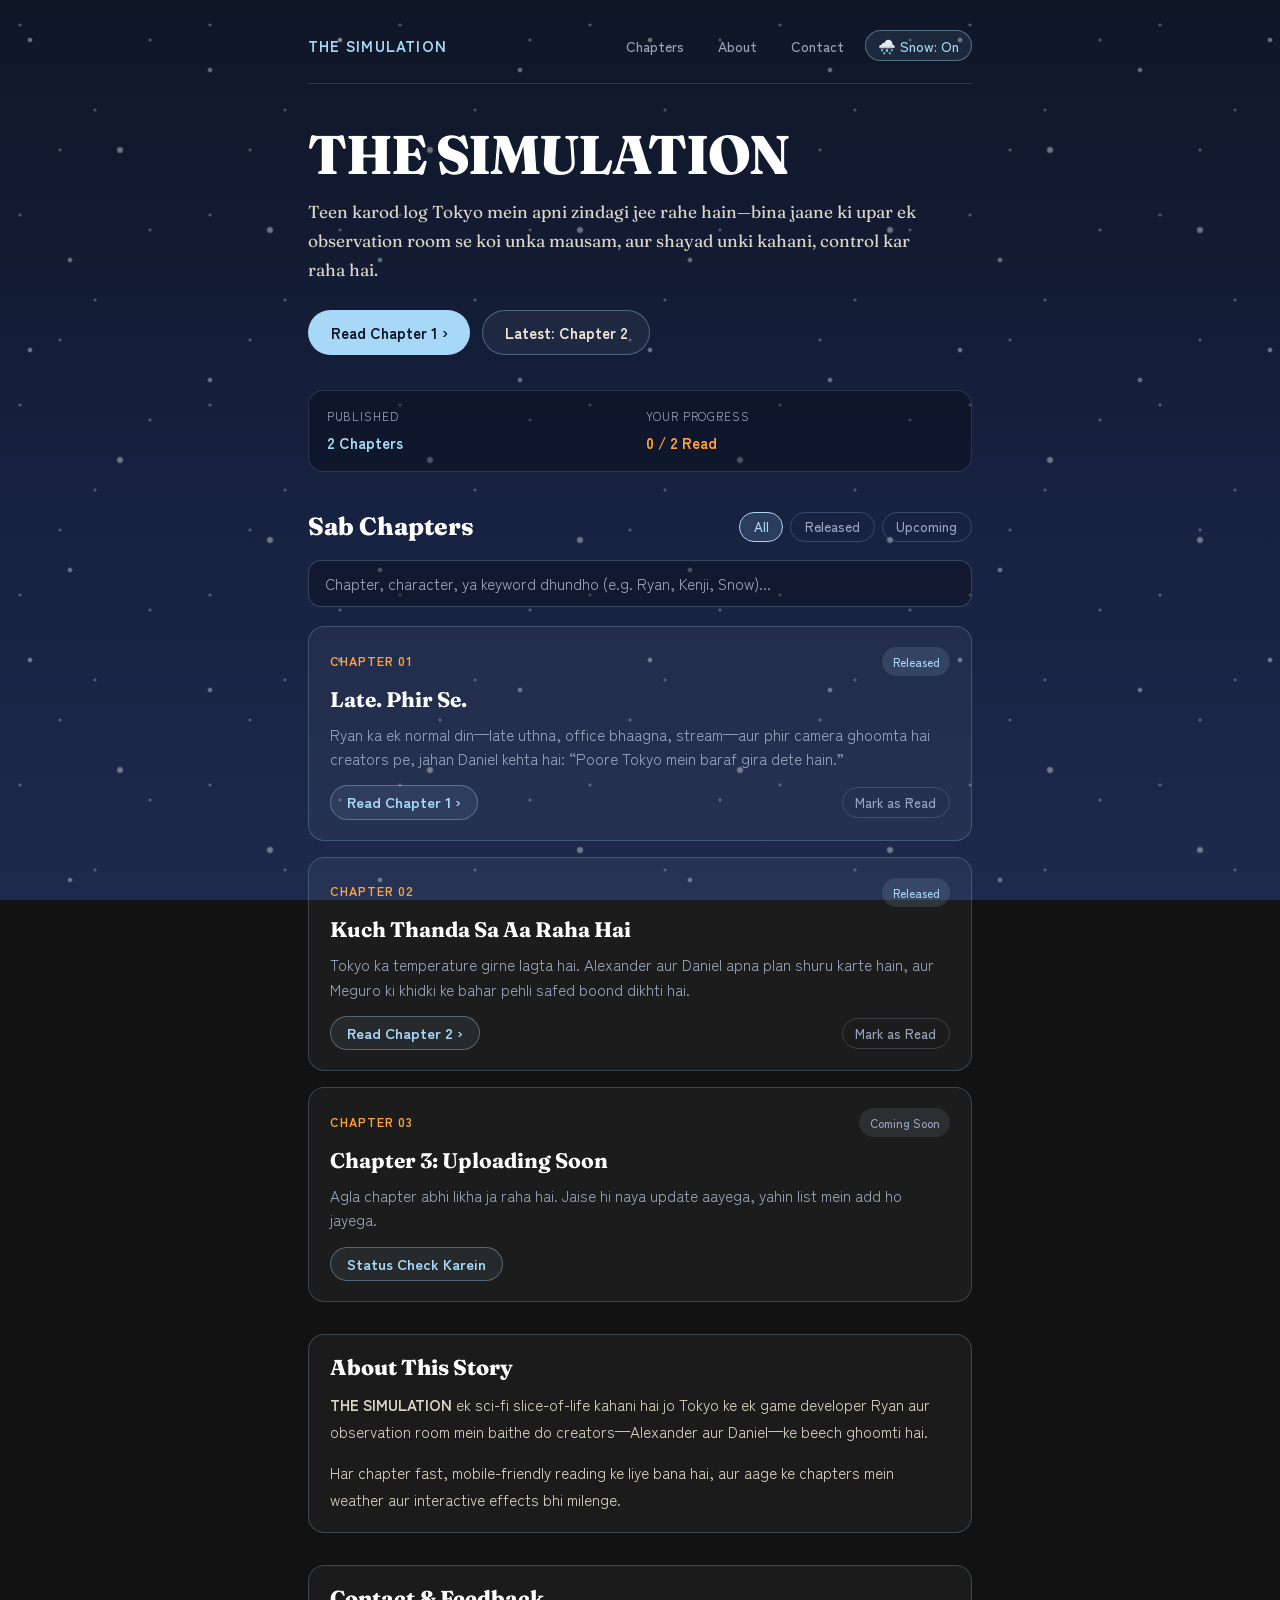
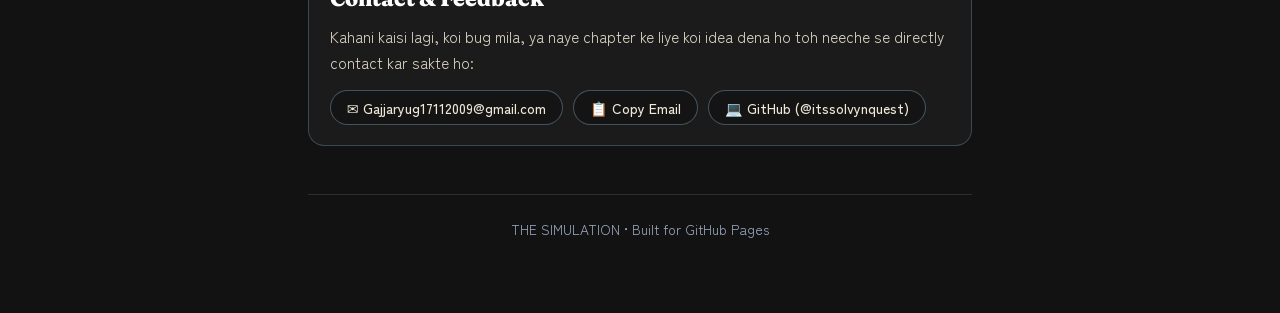
==== commit 302d1ff8: "Add files via upload" ====
--- a/index.html
+++ b/index.html
@@ -1,51 +1,767 @@
 <!DOCTYPE html>
-<html lang="hi">
+<html lang="hi-Latn">
 <head>
 <meta charset="utf-8">
 <meta name="viewport" content="width=device-width, initial-scale=1, viewport-fit=cover">
-<title>THE SIMULATION</title>
+<meta name="color-scheme" content="dark">
+<title>THE SIMULATION — Story Index</title>
+<link rel="preconnect" href="https://fonts.googleapis.com">
+<link rel="preconnect" href="https://fonts.gstatic.com" crossorigin>
+<link href="https://fonts.googleapis.com/css2?family=Fraunces:ital,opsz,wght@0,9..144,400;0,9..144,700;0,9..144,800;1,9..144,400&family=Zen+Kaku+Gothic+New:wght@400;500;700&display=swap" rel="stylesheet">
 <style>
-:root{--bg:#faf7f2;--fg:#2a2622;--mute:#7a7066;--chat:#ece6dc;--acc:#b5442f;box-sizing:border-box;padding-top:env(safe-area-inset-top,0px);padding-bottom:env(safe-area-inset-bottom,0px)}
-@media (prefers-color-scheme:dark){:root:not([data-theme="light"]){--bg:#17151a;--fg:#e8e3da;--mute:#9a9289;--chat:#26232b;--acc:#e07a5f}}
-:root[data-theme="dark"]{--bg:#17151a;--fg:#e8e3da;--mute:#9a9289;--chat:#26232b;--acc:#e07a5f}
-html{scroll-padding-top:env(safe-area-inset-top,0px)}
-body{margin:0;background:var(--bg);color:var(--fg);font:18px/1.75 Georgia,"Noto Serif",serif}
-main{max-width:640px;margin:0 auto;padding:28px 20px 60px}
-h1{font-size:2rem;letter-spacing:.12em;text-align:center;margin:30px 0 4px}
-.sub{text-align:center;color:var(--mute);font-style:italic;margin-bottom:40px}
-h2{color:var(--acc);font-size:1.5rem;margin:56px 0 4px}
-h3{color:var(--mute);font-size:.85rem;letter-spacing:.15em;text-transform:uppercase;margin:28px 0 12px}
-p{margin:0 0 1em}
-.d{padding-left:14px;border-left:2px solid var(--acc)}
-.chat{background:var(--chat);border-radius:10px;padding:10px 14px;margin:14px 0;font:15px/1.6 system-ui,sans-serif}
-.chat b{color:var(--acc)}
-hr{border:0;text-align:center;margin:30px 0}
-hr:after{content:"* * *";color:var(--mute);letter-spacing:.4em}
-.box{background:var(--chat);border-radius:12px;padding:16px 18px;margin:16px 0;font:16px/1.65 system-ui,sans-serif}.box b{color:var(--acc)}.box p{margin:0 0 .6em}.box p:last-child{margin:0}.tag{text-align:center;color:var(--mute);font-size:.8rem;letter-spacing:.2em;text-transform:uppercase;margin:36px 0 -30px}.end{text-align:center;color:var(--mute);margin-top:40px;font-size:.9rem}
-.back,.nav a{display:inline-block;color:var(--mute);font:15px system-ui,sans-serif;text-decoration:none;padding:6px 0}.back:hover,.nav a:hover{color:var(--acc)}.nav{display:flex;justify-content:space-between;margin-top:36px;border-top:1px solid var(--chat);padding-top:12px}.nav a:focus-visible,.back:focus-visible{outline:2px solid var(--acc);outline-offset:3px}
-.ch{display:block;background:var(--chat);border-radius:12px;padding:16px 18px;margin:12px 0;color:var(--fg);text-decoration:none;font:16px/1.4 system-ui,sans-serif}.ch b{display:block;color:var(--acc);margin-bottom:2px}.ch:hover,.ch:focus-visible{outline:2px solid var(--acc);outline-offset:2px}details{margin-top:36px}summary{cursor:pointer;color:var(--mute);font:15px system-ui,sans-serif;padding:8px 0}
+  :root {
+    --bg: #0f1626;
+    --bg2: #172140;
+    --bg3: #1d2a4d;
+    --ink: #efe8d6;
+    --dim: #9aa6bd;
+    --ice: #a8d8f7;
+    --sodium: #ffa23c;
+    --card: rgba(255, 255, 255, 0.045);
+    --card-border: rgba(168, 216, 247, 0.22);
+    --serif: 'Fraunces', Georgia, 'Times New Roman', serif;
+    --ui: 'Zen Kaku Gothic New', system-ui, -apple-system, 'Segoe UI', sans-serif;
+    --snow: 0.45;
+  }
+
+  * { box-sizing: border-box; }
+  html {
+    color-scheme: dark;
+    scroll-behavior: smooth;
+    scroll-padding-top: 1.5rem;
+  }
+
+  body {
+    margin: 0;
+    min-height: 100vh;
+    background: linear-gradient(180deg, var(--bg), var(--bg2) 55%, var(--bg3));
+    background-attachment: fixed;
+    color: var(--ink);
+    font: 400 1.05rem/1.75 var(--serif);
+    padding: env(safe-area-inset-top, 0px) 0 env(safe-area-inset-bottom, 0px);
+    -webkit-text-size-adjust: 100%;
+  }
+
+  :focus-visible {
+    outline: 2px solid var(--ice);
+    outline-offset: 3px;
+  }
+
+  /* Ambient Snow (matches chapter.css) */
+  body::before, body::after {
+    content: "";
+    position: fixed;
+    inset: 0;
+    pointer-events: none;
+    z-index: 1;
+    opacity: 0;
+    transition: opacity 1s ease;
+  }
+  body::before {
+    opacity: calc(var(--snow) * 0.85);
+    background:
+      radial-gradient(3px 3px at 30px 40px, #fff 50%, transparent),
+      radial-gradient(4px 4px at 120px 150px, #fff 50%, transparent),
+      radial-gradient(3px 3px at 210px 70px, #e6f3ff 50%, transparent),
+      radial-gradient(4px 4px at 270px 230px, #fff 50%, transparent),
+      radial-gradient(3px 3px at 70px 260px, #e6f3ff 50%, transparent);
+    background-size: 310px 310px;
+  }
+  body::after {
+    opacity: calc(var(--snow) * 0.6);
+    background:
+      radial-gradient(2px 2px at 20px 25px, #fff 50%, transparent),
+      radial-gradient(2px 2px at 95px 110px, #dfefff 50%, transparent),
+      radial-gradient(2px 2px at 150px 40px, #fff 50%, transparent),
+      radial-gradient(2px 2px at 60px 150px, #fff 50%, transparent);
+    background-size: 190px 190px;
+  }
+  @media (prefers-reduced-motion: no-preference) {
+    body::before { animation: fallA 11s linear infinite; }
+    body::after { animation: fallB 7s linear infinite; }
+    @keyframes fallA { to { background-position: -70px 310px; } }
+    @keyframes fallB { to { background-position: 45px 190px; } }
+  }
+  @media (prefers-reduced-motion: reduce) {
+    body::before, body::after { display: none; }
+  }
+
+  .wrap {
+    position: relative;
+    z-index: 2;
+    max-width: 44rem;
+    margin: 0 auto;
+    padding: 1.25rem 1.25rem 4.5rem;
+  }
+
+  /* Top Navigation Bar */
+  .topbar {
+    display: flex;
+    align-items: center;
+    justify-content: space-between;
+    gap: 0.75rem;
+    padding: 0.65rem 0 1.4rem;
+    border-bottom: 1px solid rgba(168, 216, 247, 0.16);
+    font-family: var(--ui);
+  }
+  .brand {
+    font-weight: 700;
+    font-size: 0.95rem;
+    letter-spacing: 0.08em;
+    color: var(--ice);
+    text-decoration: none;
+    white-space: nowrap;
+  }
+  .nav-links {
+    display: flex;
+    align-items: center;
+    gap: 0.5rem;
+    flex-wrap: wrap;
+  }
+  .nav-links a, .icon-btn {
+    color: var(--dim);
+    text-decoration: none;
+    font: 500 0.88rem/1 var(--ui);
+    padding: 0.45rem 0.75rem;
+    border-radius: 999px;
+    border: 1px solid transparent;
+    background: transparent;
+    cursor: pointer;
+    transition: color 0.2s, border-color 0.2s, background 0.2s;
+  }
+  .nav-links a:hover, .icon-btn:hover {
+    color: var(--ink);
+    border-color: rgba(168, 216, 247, 0.28);
+    background: rgba(255, 255, 255, 0.04);
+  }
+  .icon-btn[aria-pressed="true"] {
+    color: var(--ice);
+    border-color: rgba(168, 216, 247, 0.4);
+    background: rgba(168, 216, 247, 0.09);
+  }
+
+  /* Hero Section */
+  .hero {
+    padding: 2.6rem 0 2.2rem;
+  }
+  .eyebrow {
+    display: inline-flex;
+    align-items: center;
+    gap: 0.45rem;
+    font: 500 0.8rem/1 var(--ui);
+    letter-spacing: 0.08em;
+    text-transform: uppercase;
+    color: var(--sodium);
+    background: rgba(255, 162, 60, 0.12);
+    border: 1px solid rgba(255, 162, 60, 0.3);
+    padding: 0.35rem 0.75rem;
+    border-radius: 999px;
+    margin-bottom: 1rem;
+  }
+  h1 {
+    font: 800 clamp(2.2rem, 8vw, 3.4rem)/1.05 var(--serif);
+    letter-spacing: -0.025em;
+    margin: 0 0 0.85rem;
+    color: #fff;
+  }
+  .tagline {
+    font: 400 1.08rem/1.7 var(--serif);
+    color: var(--ink);
+    opacity: 0.92;
+    margin: 0 0 1.6rem;
+    max-width: 38rem;
+  }
+  .hero-actions {
+    display: flex;
+    flex-wrap: wrap;
+    gap: 0.75rem;
+  }
+  .btn {
+    display: inline-flex;
+    align-items: center;
+    justify-content: center;
+    gap: 0.45rem;
+    font: 600 0.95rem/1 var(--ui);
+    padding: 0.85rem 1.35rem;
+    border-radius: 999px;
+    text-decoration: none;
+    cursor: pointer;
+    border: 1px solid transparent;
+    transition: transform 0.15s ease, background 0.2s, border-color 0.2s, color 0.2s;
+  }
+  .btn:active { transform: translateY(1px); }
+  .btn-primary {
+    background: var(--ice);
+    color: #0b1324;
+  }
+  .btn-primary:hover {
+    background: #c7e7fb;
+  }
+  .btn-secondary {
+    background: rgba(255, 255, 255, 0.05);
+    color: var(--ink);
+    border-color: rgba(168, 216, 247, 0.35);
+  }
+  .btn-secondary:hover {
+    border-color: var(--ice);
+    background: rgba(168, 216, 247, 0.1);
+  }
+
+  /* Story Console Stats Strip */
+  .console-strip {
+    display: grid;
+    grid-template-columns: repeat(auto-fit, minmax(150px, 1fr));
+    gap: 0.75rem;
+    margin: 0 0 2.5rem;
+    padding: 0.95rem 1.1rem;
+    border-radius: 0.95rem;
+    background: rgba(0, 0, 0, 0.28);
+    border: 1px solid rgba(168, 216, 247, 0.16);
+    font-family: var(--ui);
+  }
+  .stat-label {
+    font-size: 0.72rem;
+    letter-spacing: 0.08em;
+    text-transform: uppercase;
+    color: var(--dim);
+    margin-bottom: 0.2rem;
+  }
+  .stat-val {
+    font-size: 0.95rem;
+    font-weight: 700;
+    color: var(--ice);
+  }
+  .stat-val.amber { color: var(--sodium); }
+
+  /* Section Headings & Controls */
+  .section-head {
+    display: flex;
+    align-items: center;
+    justify-content: space-between;
+    flex-wrap: wrap;
+    gap: 0.8rem;
+    margin: 2.2rem 0 1.1rem;
+  }
+  h2 {
+    font: 800 1.55rem/1.2 var(--serif);
+    margin: 0;
+    color: #fff;
+  }
+  .filter-row {
+    display: flex;
+    gap: 0.45rem;
+    flex-wrap: wrap;
+    font-family: var(--ui);
+  }
+  .chip {
+    font: 500 0.84rem/1 var(--ui);
+    padding: 0.45rem 0.85rem;
+    border-radius: 999px;
+    border: 1px solid rgba(168, 216, 247, 0.22);
+    background: transparent;
+    color: var(--dim);
+    cursor: pointer;
+    transition: all 0.2s;
+  }
+  .chip:hover { color: var(--ink); border-color: rgba(168, 216, 247, 0.45); }
+  .chip.active {
+    background: rgba(168, 216, 247, 0.15);
+    color: var(--ice);
+    border-color: var(--ice);
+  }
+
+  .search-wrap {
+    margin-bottom: 1.2rem;
+  }
+  .search-input {
+    width: 100%;
+    padding: 0.75rem 1rem;
+    border-radius: 0.8rem;
+    border: 1px solid rgba(168, 216, 247, 0.24);
+    background: rgba(0, 0, 0, 0.28);
+    color: var(--ink);
+    font: 400 0.95rem/1.4 var(--ui);
+  }
+  .search-input::placeholder { color: var(--dim); }
+
+  /* Chapter Cards */
+  .chapter-list {
+    display: grid;
+    gap: 1rem;
+  }
+  .card {
+    display: flex;
+    flex-direction: column;
+    gap: 0.6rem;
+    padding: 1.25rem 1.3rem;
+    border-radius: 1rem;
+    background: var(--card);
+    border: 1px solid var(--card-border);
+    transition: border-color 0.2s, transform 0.15s, background 0.2s;
+  }
+  .card:hover {
+    border-color: rgba(168, 216, 247, 0.5);
+    background: rgba(255, 255, 255, 0.065);
+  }
+  .card-top {
+    display: flex;
+    align-items: center;
+    justify-content: space-between;
+    gap: 0.75rem;
+    font-family: var(--ui);
+  }
+  .ch-num {
+    font-size: 0.78rem;
+    font-weight: 700;
+    letter-spacing: 0.08em;
+    text-transform: uppercase;
+    color: var(--sodium);
+  }
+  .badge {
+    font-size: 0.75rem;
+    font-weight: 500;
+    padding: 0.25rem 0.65rem;
+    border-radius: 999px;
+    background: rgba(168, 216, 247, 0.12);
+    color: var(--ice);
+  }
+  .badge.soon {
+    background: rgba(154, 166, 189, 0.14);
+    color: var(--dim);
+  }
+  .card h3 {
+    font: 700 1.32rem/1.25 var(--serif);
+    margin: 0;
+    color: #fff;
+  }
+  .card p {
+    margin: 0;
+    font: 400 0.95rem/1.6 var(--ui);
+    color: var(--dim);
+  }
+  .card-actions {
+    display: flex;
+    align-items: center;
+    justify-content: space-between;
+    flex-wrap: wrap;
+    gap: 0.75rem;
+    margin-top: 0.35rem;
+  }
+  .read-link {
+    display: inline-flex;
+    align-items: center;
+    gap: 0.35rem;
+    font: 600 0.92rem/1 var(--ui);
+    color: var(--ice);
+    text-decoration: none;
+    padding: 0.55rem 1rem;
+    border-radius: 999px;
+    border: 1px solid rgba(168, 216, 247, 0.35);
+    background: rgba(168, 216, 247, 0.08);
+    cursor: pointer;
+  }
+  .read-link:hover {
+    background: var(--ice);
+    color: #0b1324;
+  }
+  .mark-btn {
+    background: transparent;
+    border: 1px solid rgba(154, 166, 189, 0.25);
+    color: var(--dim);
+    font: 500 0.82rem/1 var(--ui);
+    padding: 0.48rem 0.8rem;
+    border-radius: 999px;
+    cursor: pointer;
+  }
+  .mark-btn.done {
+    border-color: rgba(255, 162, 60, 0.5);
+    color: var(--sodium);
+    background: rgba(255, 162, 60, 0.1);
+  }
+
+  /* About & Contact Boxes */
+  .box {
+    margin: 2rem 0;
+    padding: 1.25rem 1.3rem;
+    border-radius: 1rem;
+    border: 1px solid rgba(168, 216, 247, 0.24);
+    background: rgba(255, 255, 255, 0.04);
+    font-family: var(--ui);
+  }
+  .box h2 {
+    font-size: 1.35rem;
+    margin-bottom: 0.65rem;
+  }
+  .box p {
+    margin: 0 0 0.9rem;
+    font-size: 0.95rem;
+    color: var(--ink);
+    opacity: 0.9;
+  }
+  .contact-grid {
+    display: flex;
+    flex-wrap: wrap;
+    gap: 0.65rem;
+    margin-top: 0.9rem;
+  }
+  .contact-item {
+    display: inline-flex;
+    align-items: center;
+    gap: 0.45rem;
+    padding: 0.6rem 1rem;
+    border-radius: 999px;
+    border: 1px solid rgba(168, 216, 247, 0.32);
+    background: rgba(0, 0, 0, 0.25);
+    color: var(--ink);
+    font: 500 0.88rem/1 var(--ui);
+    text-decoration: none;
+    cursor: pointer;
+  }
+  .contact-item:hover {
+    border-color: var(--ice);
+    color: var(--ice);
+  }
+
+  .empty-state {
+    text-align: center;
+    padding: 2rem 1rem;
+    color: var(--dim);
+    font-family: var(--ui);
+    border: 1px dashed rgba(168, 216, 247, 0.25);
+    border-radius: 1rem;
+  }
+
+  footer {
+    margin-top: 3rem;
+    padding-top: 1.5rem;
+    border-top: 1px solid rgba(168, 216, 247, 0.15);
+    text-align: center;
+    color: var(--dim);
+    font: 400 0.85rem/1.6 var(--ui);
+  }
+
+  /* Toast Notification */
+  .toast {
+    position: fixed;
+    left: 50%;
+    bottom: 1.4rem;
+    transform: translateX(-50%) translateY(120%);
+    background: #101b33;
+    color: var(--ice);
+    border: 1px solid rgba(168, 216, 247, 0.45);
+    padding: 0.7rem 1.15rem;
+    border-radius: 999px;
+    font: 500 0.88rem/1.2 var(--ui);
+    box-shadow: 0 10px 30px rgba(0, 0, 0, 0.45);
+    z-index: 20;
+    opacity: 0;
+    transition: transform 0.25s ease, opacity 0.25s ease;
+    pointer-events: none;
+  }
+  .toast.show {
+    transform: translateX(-50%) translateY(0);
+    opacity: 1;
+  }
 </style>
 </head>
 <body>
-<main>
-<h1>THE SIMULATION</h1>
-<div class="sub">Ek poora shehar. Teen karod log. Do dost. Aur kisi ko pata nahi.</div>
-<h3>Chapters</h3>
-
-<a class="ch" href="chapter1.html"><b>Chapter 1</b>Late. Phir Se.</a>
-<a class="ch" href="chapter2.html"><b>Chapter 2</b>Kuch Thanda Sa Aa Raha Hai</a>
-<!-- NAYA CHAPTER ADD KARNE KE LIYE: upar wali koi bhi ek line copy karke yahan paste karo,
-     phir sirf href, Chapter number aur title badlo. Jaise:
-<a class="ch" href="chapter3.html"><b>Chapter 3</b>Yahan title likho</a>
--->
-
-<details>
-<summary>Story kya hai?</summary>
-<div class="box"><p><b>Ye ek computer game ya VR nahi hai.</b> Socho ki kisi ne ek <b>asli, physical Tokyo</b> bana diya hai, ek giant building ke andar. Sadkein, train, nadiyaan, pahaad, ghar, sab kuch asli. Bas poora ek bahut bade dibbe ke andar band hai.</p><p>Is shehar mein <b>3 crore log</b> rehte hain. Wo robot ya NPC nahi hain. Unki apni soch, apni feelings, apne dost, parivaar, job aur dukh hain. Unhe poora yakeen hai ki ye hi asli duniya hai.</p></div>
-<div class="box"><p><b>Ise kisne banaya?</b> Do dost: <b>Alexander Hayes</b> (25, shaant, sarcastic, 24x7 coffee) aur <b>Daniel Reed</b> (24, pagal, creative, 47 tabs khule dimaag mein, snacks pe zinda).</p><p>Bahar se wo normal ladke hain. Par shehar ke andar log unhe <b>"Do Anant Devta"</b> maan ke pooja karte hain. Wo kisi bhi insaan ya poore shehar ko dekh sakte hain aur mausam ya imaarat badal sakte hain, par <b>andar kabhi nahi jaate</b>. Aur koi bhi badlaav jaadu ki tarah nahi hota: baarish aani hai toh pehle baadal bante hain, hawa chalti hai, phir boondein girti hain.</p></div>
-<div class="box"><p><b>Hero kaun hai?</b> <b>Ryan Morgan</b>, 24 saal, Tokyo ka software engineer aur game developer, games stream bhi karta hai. Akela rehta hai, late uthta hai, boss se darta hai aur dil mein gaali deta hai. Wo koi "chosen one" nahi hai, bas 3 crore logon mein se ek aam insaan. Humein uski zindagi dikhayi jaati hai.</p></div>
-<div class="box"><p><b>Story ka mood:</b> slice of life, comedy, dosti, thoda romance, thoda mystery. Zyadatar roz ki chhoti chhoti baatein, par beech beech mein dark side bhi: shehar mein crime aur maut bhi hoti hai, aur dono creators bina dakhal diye usse kam rakhne ki koshish karte hain. Aur aage kuch bade twists aane wale hain.</p></div>
-</details>
-</main>
+  <div class="wrap">
+    <nav class="topbar" aria-label="Main navigation">
+      <a class="brand" href="#top">THE SIMULATION</a>
+      <div class="nav-links">
+        <a href="#chapters">Chapters</a>
+        <a href="#about">About</a>
+        <a href="#contact">Contact</a>
+        <button id="snowToggle" class="icon-btn" type="button" aria-pressed="true" title="Toggle snowfall">
+          🌨️ Snow: On
+        </button>
+      </div>
+    </nav>
+
+    <header id="top" class="hero">
+      <h1>THE SIMULATION</h1>
+      <p class="tagline">
+        Teen karod log Tokyo mein apni zindagi jee rahe hain—bina jaane ki upar ek observation room se koi unka mausam, aur shayad unki kahani, control kar raha hai.
+      </p>
+      <div class="hero-actions">
+        <a id="primaryReadBtn" class="btn btn-primary" href="chapter1.html">Read Chapter 1 &rsaquo;</a>
+        <a class="btn btn-secondary" href="chapter2.html">Latest: Chapter 2</a>
+      </div>
+    </header>
+
+    <section class="console-strip" aria-label="Story status">
+      <div>
+        <div class="stat-label">Published</div>
+        <div class="stat-val">2 Chapters</div>
+      </div>
+      <div>
+        <div class="stat-label">Your Progress</div>
+        <div id="progressText" class="stat-val amber">0 / 2 Read</div>
+      </div>
+    </section>
+
+    <section id="chapters">
+      <div class="section-head">
+        <h2>Sab Chapters</h2>
+        <div class="filter-row" role="group" aria-label="Filter chapters">
+          <button class="chip active" type="button" data-filter="all">All</button>
+          <button class="chip" type="button" data-filter="released">Released</button>
+          <button class="chip" type="button" data-filter="upcoming">Upcoming</button>
+        </div>
+      </div>
+
+      <div class="search-wrap">
+        <label for="chapterSearch" style="position:absolute;width:1px;height:1px;overflow:hidden;clip:rect(0,0,0,0);">Search chapters</label>
+        <input id="chapterSearch" class="search-input" type="search" placeholder="Chapter, character, ya keyword dhundho (e.g. Ryan, Kenji, Snow)...">
+      </div>
+
+      <div id="chapterList" class="chapter-list">
+        <article class="card" data-status="released" data-id="ch1" data-keywords="chapter 1 late phir se ryan kenji daniel alexander tokyo snow">
+          <div class="card-top">
+            <span class="ch-num">Chapter 01</span>
+            <span class="badge">Released</span>
+          </div>
+          <h3>Late. Phir Se.</h3>
+          <p>Ryan ka ek normal din—late uthna, office bhaagna, stream—aur phir camera ghoomta hai creators pe, jahan Daniel kehta hai: “Poore Tokyo mein baraf gira dete hain.”</p>
+          <div class="card-actions">
+            <a class="read-link" href="chapter1.html" data-track="ch1">Read Chapter 1 &rsaquo;</a>
+            <button class="mark-btn" type="button" data-mark="ch1">Mark as Read</button>
+          </div>
+        </article>
+
+        <article class="card" data-status="released" data-id="ch2" data-keywords="chapter 2 kuch thanda sa aa raha hai temperature meguro kenji snow">
+          <div class="card-top">
+            <span class="ch-num">Chapter 02</span>
+            <span class="badge">Released</span>
+          </div>
+          <h3>Kuch Thanda Sa Aa Raha Hai</h3>
+          <p>Tokyo ka temperature girne lagta hai. Alexander aur Daniel apna plan shuru karte hain, aur Meguro ki khidki ke bahar pehli safed boond dikhti hai.</p>
+          <div class="card-actions">
+            <a class="read-link" href="chapter2.html" data-track="ch2">Read Chapter 2 &rsaquo;</a>
+            <button class="mark-btn" type="button" data-mark="ch2">Mark as Read</button>
+          </div>
+        </article>
+
+        <article class="card" data-status="upcoming" data-id="ch3" data-keywords="chapter 3 upcoming baraf snow tokyo">
+          <div class="card-top">
+            <span class="ch-num">Chapter 03</span>
+            <span class="badge soon">Coming Soon</span>
+          </div>
+          <h3>Chapter 3: Uploading Soon</h3>
+          <p>Agla chapter abhi likha ja raha hai. Jaise hi naya update aayega, yahin list mein add ho jayega.</p>
+          <div class="card-actions">
+            <button id="notifyBtn" class="read-link" type="button">Status Check Karein</button>
+          </div>
+        </article>
+      </div>
+
+      <div id="emptyState" class="empty-state" hidden>
+        Koi chapter match nahi hua. Search clear karke dobara dekho.
+      </div>
+    </section>
+
+    <section id="about" class="box">
+      <h2>About This Story</h2>
+      <p>
+        <b>THE SIMULATION</b> ek sci-fi slice-of-life kahani hai jo Tokyo ke ek game developer Ryan aur observation room mein baithe do creators—Alexander aur Daniel—ke beech ghoomti hai.
+      </p>
+      <p style="margin-bottom:0">
+        Har chapter fast, mobile-friendly reading ke liye bana hai, aur aage ke chapters mein weather aur interactive effects bhi milenge.
+      </p>
+    </section>
+
+    <section id="contact" class="box">
+      <h2>Contact &amp; Feedback</h2>
+      <p>
+        Kahani kaisi lagi, koi bug mila, ya naye chapter ke liye koi idea dena ho toh neeche se directly contact kar sakte ho:
+      </p>
+      <div class="contact-grid">
+        <a id="emailLink" class="contact-item" href="mailto:Gajjaryug17112009@gmail.com?subject=THE%20SIMULATION%20Feedback">
+          ✉️ Gajjaryug17112009@gmail.com
+        </a>
+        <button id="copyEmailBtn" class="contact-item" type="button">
+          📋 Copy Email
+        </button>
+        <a class="contact-item" href="https://github.com/itssolvynquest" target="_blank" rel="noopener noreferrer">
+          💻 GitHub (@itssolvynquest)
+        </a>
+      </div>
+    </section>
+
+    <footer>
+      THE SIMULATION &bull; Built for GitHub Pages
+    </footer>
+  </div>
+
+  <div id="toast" class="toast" role="status" aria-live="polite"></div>
+
+  <script>
+    (function () {
+      var STORAGE_KEY = 'sim_read_chapters_v1';
+      var SNOW_KEY = 'sim_snow_pref_v1';
+      var EMAIL = 'Gajjaryug17112009@gmail.com';
+
+      var root = document.documentElement;
+      var snowBtn = document.getElementById('snowToggle');
+      var toast = document.getElementById('toast');
+      var progressText = document.getElementById('progressText');
+      var primaryReadBtn = document.getElementById('primaryReadBtn');
+      var filterChips = Array.prototype.slice.call(document.querySelectorAll('[data-filter]'));
+      var searchInput = document.getElementById('chapterSearch');
+      var cards = Array.prototype.slice.call(document.querySelectorAll('#chapterList .card'));
+      var emptyState = document.getElementById('emptyState');
+      var markBtns = Array.prototype.slice.call(document.querySelectorAll('[data-mark]'));
+      var copyEmailBtn = document.getElementById('copyEmailBtn');
+      var notifyBtn = document.getElementById('notifyBtn');
+
+      var currentFilter = 'all';
+      var toastTimer = null;
+
+      function showToast(msg) {
+        toast.textContent = msg;
+        toast.classList.add('show');
+        clearTimeout(toastTimer);
+        toastTimer = setTimeout(function () {
+          toast.classList.remove('show');
+        }, 2400);
+      }
+
+      function loadReadMap() {
+        try {
+          return JSON.parse(localStorage.getItem(STORAGE_KEY) || '{}') || {};
+        } catch (e) {
+          return {};
+        }
+      }
+
+      function saveReadMap(map) {
+        try {
+          localStorage.setItem(STORAGE_KEY, JSON.stringify(map));
+        } catch (e) {}
+      }
+
+      function renderProgress() {
+        var map = loadReadMap();
+        var releasedIds = ['ch1', 'ch2'];
+        var count = 0;
+        releasedIds.forEach(function (id) {
+          if (map[id]) count++;
+        });
+        progressText.textContent = count + ' / ' + releasedIds.length + ' Read';
+
+        markBtns.forEach(function (btn) {
+          var id = btn.getAttribute('data-mark');
+          var isDone = !!map[id];
+          btn.classList.toggle('done', isDone);
+          btn.textContent = isDone ? '✓ Read' : 'Mark as Read';
+        });
+
+        if (map.ch1 && !map.ch2) {
+          primaryReadBtn.href = 'chapter2.html';
+          primaryReadBtn.innerHTML = 'Continue: Chapter 2 &rsaquo;';
+        } else {
+          primaryReadBtn.href = 'chapter1.html';
+          primaryReadBtn.innerHTML = 'Read Chapter 1 &rsaquo;';
+        }
+      }
+
+      markBtns.forEach(function (btn) {
+        btn.addEventListener('click', function () {
+          var id = btn.getAttribute('data-mark');
+          var map = loadReadMap();
+          map[id] = !map[id];
+          saveReadMap(map);
+          renderProgress();
+          showToast(map[id] ? 'Chapter marked as read!' : 'Marked as unread.');
+        });
+      });
+
+      // Snow toggle
+      function setSnow(on) {
+        root.style.setProperty('--snow', on ? '0.45' : '0');
+        snowBtn.setAttribute('aria-pressed', on ? 'true' : 'false');
+        snowBtn.textContent = on ? '🌨️ Snow: On' : '🌨️ Snow: Off';
+        try {
+          localStorage.setItem(SNOW_KEY, on ? '1' : '0');
+        } catch (e) {}
+      }
+
+      var snowOn = true;
+      try {
+        var savedSnow = localStorage.getItem(SNOW_KEY);
+        if (savedSnow === '0') snowOn = false;
+      } catch (e) {}
+      setSnow(snowOn);
+
+      snowBtn.addEventListener('click', function () {
+        snowOn = !snowOn;
+        setSnow(snowOn);
+        showToast(snowOn ? 'Tokyo snowfall enabled' : 'Snowfall paused');
+      });
+
+      // Filter & Search
+      function applyFilters() {
+        var q = (searchInput.value || '').trim().toLowerCase();
+        var visibleCount = 0;
+        cards.forEach(function (card) {
+          var status = card.getAttribute('data-status');
+          var keywords = (card.getAttribute('data-keywords') || '').toLowerCase();
+          var text = card.textContent.toLowerCase();
+          var matchesFilter = currentFilter === 'all' || status === currentFilter;
+          var matchesQuery = !q || keywords.indexOf(q) !== -1 || text.indexOf(q) !== -1;
+          var show = matchesFilter && matchesQuery;
+          card.style.display = show ? '' : 'none';
+          if (show) visibleCount++;
+        });
+        emptyState.hidden = visibleCount > 0;
+      }
+
+      filterChips.forEach(function (chip) {
+        chip.addEventListener('click', function () {
+          currentFilter = chip.getAttribute('data-filter');
+          filterChips.forEach(function (c) { c.classList.remove('active'); });
+          chip.classList.add('active');
+          applyFilters();
+        });
+      });
+
+      searchInput.addEventListener('input', applyFilters);
+
+      // Copy Email with fallback
+      copyEmailBtn.addEventListener('click', function () {
+        if (navigator.clipboard && navigator.clipboard.writeText) {
+          navigator.clipboard.writeText(EMAIL).then(function () {
+            showToast('Email copied: ' + EMAIL);
+          }).catch(fallbackCopy);
+        } else {
+          fallbackCopy();
+        }
+      });
+
+      function fallbackCopy() {
+        var ta = document.createElement('textarea');
+        ta.value = EMAIL;
+        ta.style.position = 'fixed';
+        ta.style.opacity = '0';
+        document.body.appendChild(ta);
+        ta.select();
+        try {
+          document.execCommand('copy');
+          showToast('Email copied: ' + EMAIL);
+        } catch (e) {
+          showToast('Email: ' + EMAIL);
+        }
+        document.body.removeChild(ta);
+      }
+
+      if (notifyBtn) {
+        notifyBtn.addEventListener('click', function () {
+          showToast('Chapter 3 jald aa raha hai—stay tuned!');
+        });
+      }
+
+      renderProgress();
+    })();
+  </script>
 </body>
-</html>
+</html>
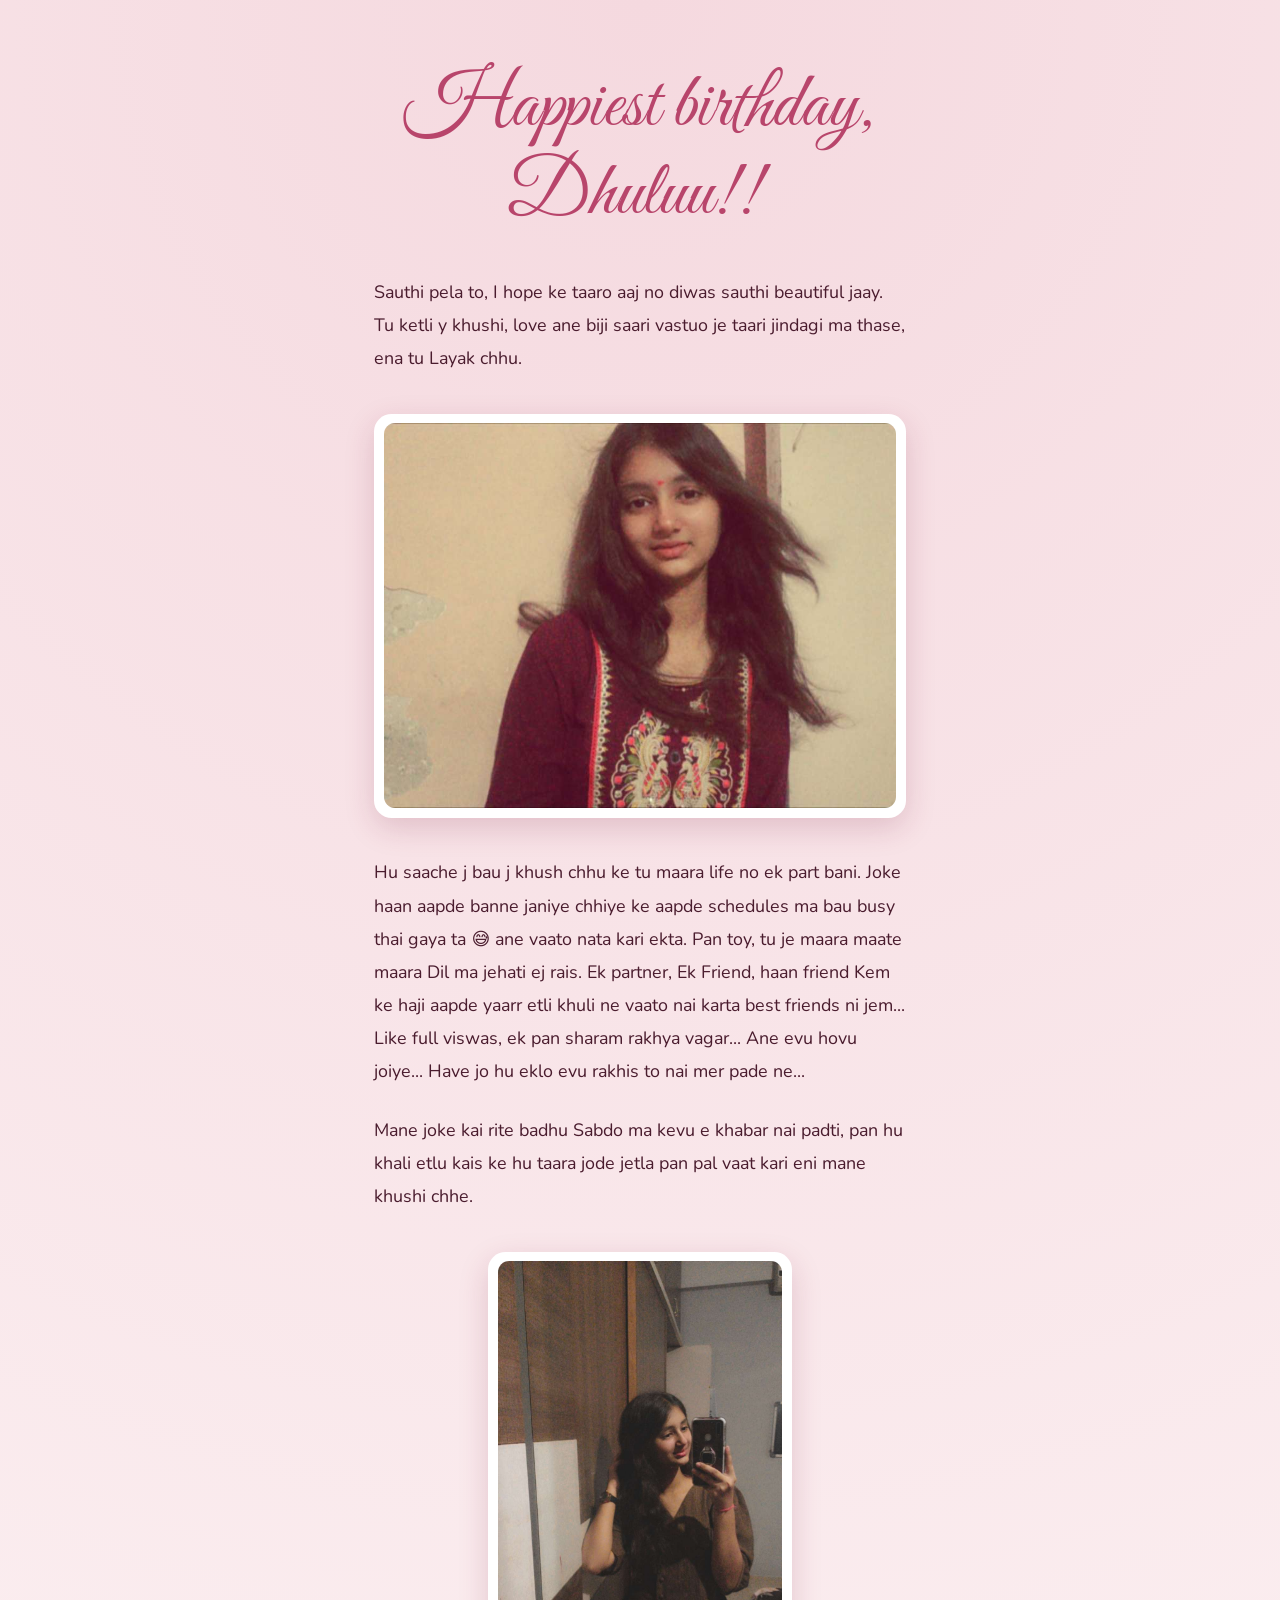
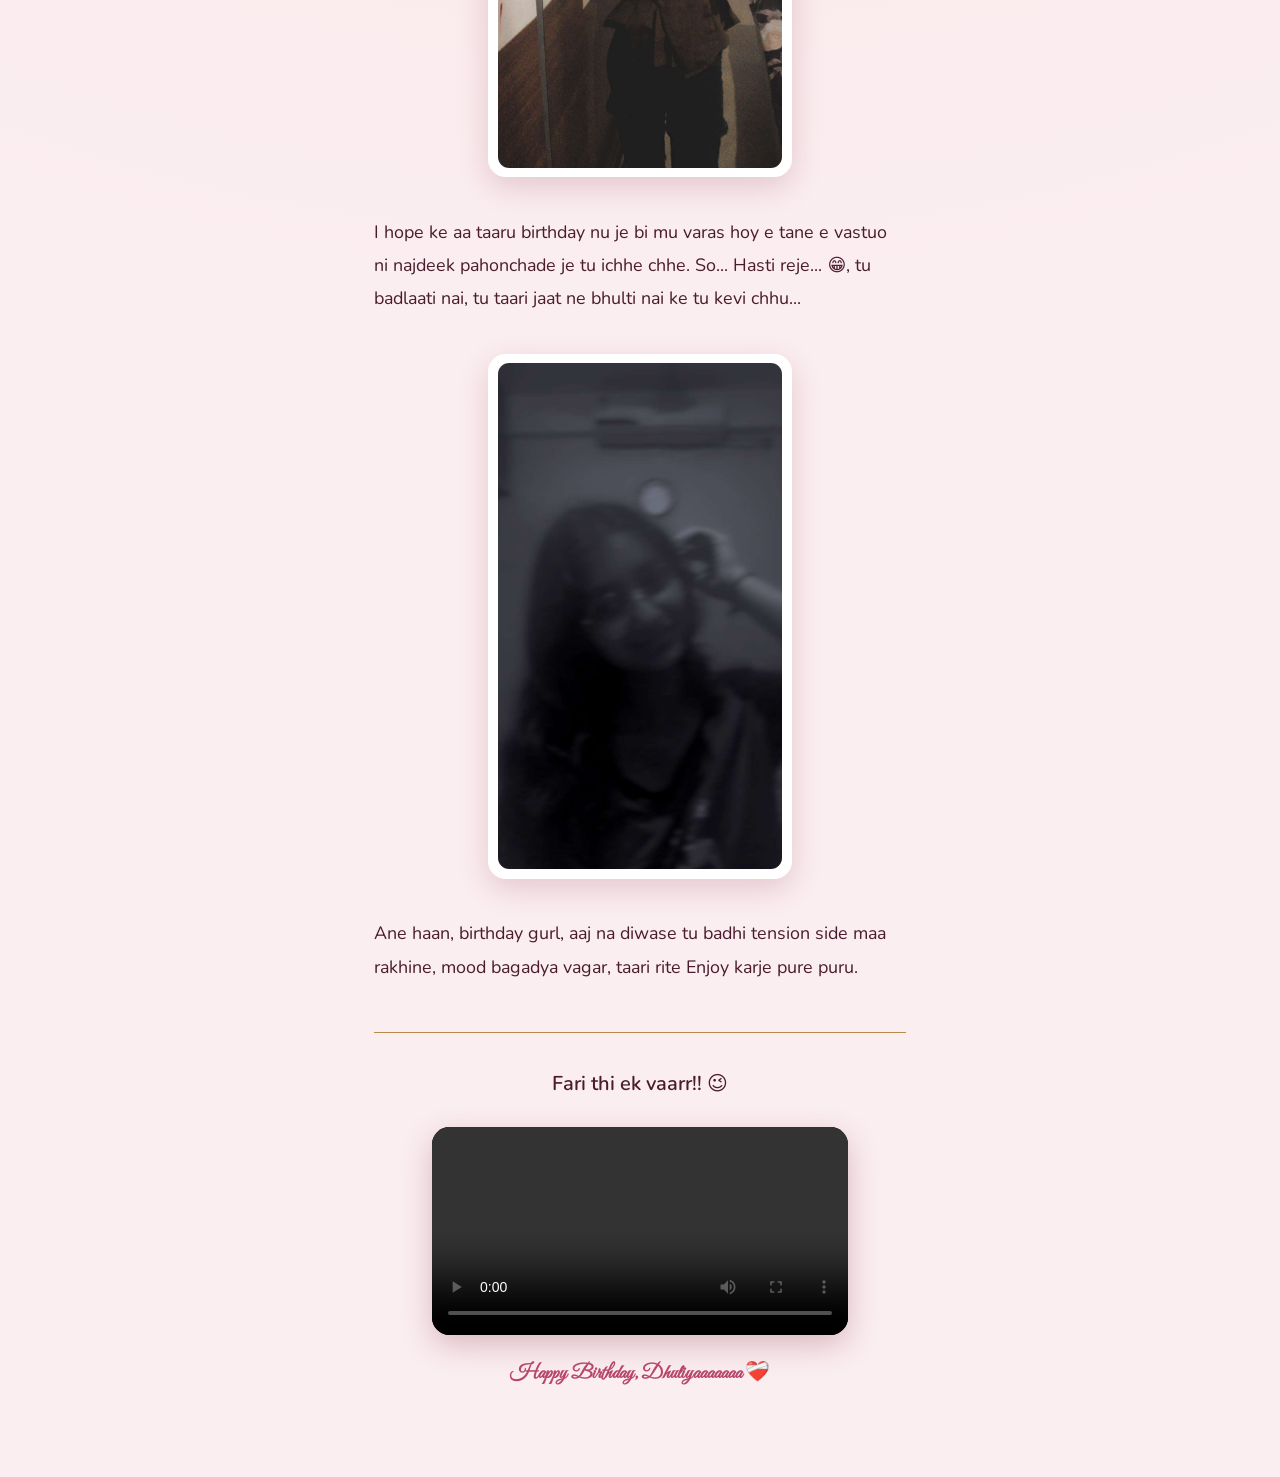
==== commit 7db0d7d2: "Add files via upload" ====
--- a/index.html
+++ b/index.html
@@ -1,767 +1,30 @@
-<!DOCTYPE html>
-<html lang="hi-Latn">
-<head>
-<meta charset="utf-8">
+<!DOCTYPE html><html lang="en"><head><meta charset="utf-8">
 <meta name="viewport" content="width=device-width, initial-scale=1, viewport-fit=cover">
-<meta name="color-scheme" content="dark">
-<title>THE SIMULATION — Story Index</title>
-<link rel="preconnect" href="https://fonts.googleapis.com">
-<link rel="preconnect" href="https://fonts.gstatic.com" crossorigin>
-<link href="https://fonts.googleapis.com/css2?family=Fraunces:ital,opsz,wght@0,9..144,400;0,9..144,700;0,9..144,800;1,9..144,400&family=Zen+Kaku+Gothic+New:wght@400;500;700&display=swap" rel="stylesheet">
+<title>Happy Birthday, Dhuluu</title>
+<link rel="preconnect" href="https://fonts.googleapis.com"><link rel="preconnect" href="https://fonts.gstatic.com" crossorigin>
+<link href="https://fonts.googleapis.com/css2?family=Great+Vibes&family=Nunito:wght@400;600&display=swap" rel="stylesheet">
 <style>
-  :root {
-    --bg: #0f1626;
-    --bg2: #172140;
-    --bg3: #1d2a4d;
-    --ink: #efe8d6;
-    --dim: #9aa6bd;
-    --ice: #a8d8f7;
-    --sodium: #ffa23c;
-    --card: rgba(255, 255, 255, 0.045);
-    --card-border: rgba(168, 216, 247, 0.22);
-    --serif: 'Fraunces', Georgia, 'Times New Roman', serif;
-    --ui: 'Zen Kaku Gothic New', system-ui, -apple-system, 'Segoe UI', sans-serif;
-    --snow: 0.45;
-  }
-
-  * { box-sizing: border-box; }
-  html {
-    color-scheme: dark;
-    scroll-behavior: smooth;
-    scroll-padding-top: 1.5rem;
-  }
-
-  body {
-    margin: 0;
-    min-height: 100vh;
-    background: linear-gradient(180deg, var(--bg), var(--bg2) 55%, var(--bg3));
-    background-attachment: fixed;
-    color: var(--ink);
-    font: 400 1.05rem/1.75 var(--serif);
-    padding: env(safe-area-inset-top, 0px) 0 env(safe-area-inset-bottom, 0px);
-    -webkit-text-size-adjust: 100%;
-  }
-
-  :focus-visible {
-    outline: 2px solid var(--ice);
-    outline-offset: 3px;
-  }
-
-  /* Ambient Snow (matches chapter.css) */
-  body::before, body::after {
-    content: "";
-    position: fixed;
-    inset: 0;
-    pointer-events: none;
-    z-index: 1;
-    opacity: 0;
-    transition: opacity 1s ease;
-  }
-  body::before {
-    opacity: calc(var(--snow) * 0.85);
-    background:
-      radial-gradient(3px 3px at 30px 40px, #fff 50%, transparent),
-      radial-gradient(4px 4px at 120px 150px, #fff 50%, transparent),
-      radial-gradient(3px 3px at 210px 70px, #e6f3ff 50%, transparent),
-      radial-gradient(4px 4px at 270px 230px, #fff 50%, transparent),
-      radial-gradient(3px 3px at 70px 260px, #e6f3ff 50%, transparent);
-    background-size: 310px 310px;
-  }
-  body::after {
-    opacity: calc(var(--snow) * 0.6);
-    background:
-      radial-gradient(2px 2px at 20px 25px, #fff 50%, transparent),
-      radial-gradient(2px 2px at 95px 110px, #dfefff 50%, transparent),
-      radial-gradient(2px 2px at 150px 40px, #fff 50%, transparent),
-      radial-gradient(2px 2px at 60px 150px, #fff 50%, transparent);
-    background-size: 190px 190px;
-  }
-  @media (prefers-reduced-motion: no-preference) {
-    body::before { animation: fallA 11s linear infinite; }
-    body::after { animation: fallB 7s linear infinite; }
-    @keyframes fallA { to { background-position: -70px 310px; } }
-    @keyframes fallB { to { background-position: 45px 190px; } }
-  }
-  @media (prefers-reduced-motion: reduce) {
-    body::before, body::after { display: none; }
-  }
-
-  .wrap {
-    position: relative;
-    z-index: 2;
-    max-width: 44rem;
-    margin: 0 auto;
-    padding: 1.25rem 1.25rem 4.5rem;
-  }
-
-  /* Top Navigation Bar */
-  .topbar {
-    display: flex;
-    align-items: center;
-    justify-content: space-between;
-    gap: 0.75rem;
-    padding: 0.65rem 0 1.4rem;
-    border-bottom: 1px solid rgba(168, 216, 247, 0.16);
-    font-family: var(--ui);
-  }
-  .brand {
-    font-weight: 700;
-    font-size: 0.95rem;
-    letter-spacing: 0.08em;
-    color: var(--ice);
-    text-decoration: none;
-    white-space: nowrap;
-  }
-  .nav-links {
-    display: flex;
-    align-items: center;
-    gap: 0.5rem;
-    flex-wrap: wrap;
-  }
-  .nav-links a, .icon-btn {
-    color: var(--dim);
-    text-decoration: none;
-    font: 500 0.88rem/1 var(--ui);
-    padding: 0.45rem 0.75rem;
-    border-radius: 999px;
-    border: 1px solid transparent;
-    background: transparent;
-    cursor: pointer;
-    transition: color 0.2s, border-color 0.2s, background 0.2s;
-  }
-  .nav-links a:hover, .icon-btn:hover {
-    color: var(--ink);
-    border-color: rgba(168, 216, 247, 0.28);
-    background: rgba(255, 255, 255, 0.04);
-  }
-  .icon-btn[aria-pressed="true"] {
-    color: var(--ice);
-    border-color: rgba(168, 216, 247, 0.4);
-    background: rgba(168, 216, 247, 0.09);
-  }
-
-  /* Hero Section */
-  .hero {
-    padding: 2.6rem 0 2.2rem;
-  }
-  .eyebrow {
-    display: inline-flex;
-    align-items: center;
-    gap: 0.45rem;
-    font: 500 0.8rem/1 var(--ui);
-    letter-spacing: 0.08em;
-    text-transform: uppercase;
-    color: var(--sodium);
-    background: rgba(255, 162, 60, 0.12);
-    border: 1px solid rgba(255, 162, 60, 0.3);
-    padding: 0.35rem 0.75rem;
-    border-radius: 999px;
-    margin-bottom: 1rem;
-  }
-  h1 {
-    font: 800 clamp(2.2rem, 8vw, 3.4rem)/1.05 var(--serif);
-    letter-spacing: -0.025em;
-    margin: 0 0 0.85rem;
-    color: #fff;
-  }
-  .tagline {
-    font: 400 1.08rem/1.7 var(--serif);
-    color: var(--ink);
-    opacity: 0.92;
-    margin: 0 0 1.6rem;
-    max-width: 38rem;
-  }
-  .hero-actions {
-    display: flex;
-    flex-wrap: wrap;
-    gap: 0.75rem;
-  }
-  .btn {
-    display: inline-flex;
-    align-items: center;
-    justify-content: center;
-    gap: 0.45rem;
-    font: 600 0.95rem/1 var(--ui);
-    padding: 0.85rem 1.35rem;
-    border-radius: 999px;
-    text-decoration: none;
-    cursor: pointer;
-    border: 1px solid transparent;
-    transition: transform 0.15s ease, background 0.2s, border-color 0.2s, color 0.2s;
-  }
-  .btn:active { transform: translateY(1px); }
-  .btn-primary {
-    background: var(--ice);
-    color: #0b1324;
-  }
-  .btn-primary:hover {
-    background: #c7e7fb;
-  }
-  .btn-secondary {
-    background: rgba(255, 255, 255, 0.05);
-    color: var(--ink);
-    border-color: rgba(168, 216, 247, 0.35);
-  }
-  .btn-secondary:hover {
-    border-color: var(--ice);
-    background: rgba(168, 216, 247, 0.1);
-  }
-
-  /* Story Console Stats Strip */
-  .console-strip {
-    display: grid;
-    grid-template-columns: repeat(auto-fit, minmax(150px, 1fr));
-    gap: 0.75rem;
-    margin: 0 0 2.5rem;
-    padding: 0.95rem 1.1rem;
-    border-radius: 0.95rem;
-    background: rgba(0, 0, 0, 0.28);
-    border: 1px solid rgba(168, 216, 247, 0.16);
-    font-family: var(--ui);
-  }
-  .stat-label {
-    font-size: 0.72rem;
-    letter-spacing: 0.08em;
-    text-transform: uppercase;
-    color: var(--dim);
-    margin-bottom: 0.2rem;
-  }
-  .stat-val {
-    font-size: 0.95rem;
-    font-weight: 700;
-    color: var(--ice);
-  }
-  .stat-val.amber { color: var(--sodium); }
-
-  /* Section Headings & Controls */
-  .section-head {
-    display: flex;
-    align-items: center;
-    justify-content: space-between;
-    flex-wrap: wrap;
-    gap: 0.8rem;
-    margin: 2.2rem 0 1.1rem;
-  }
-  h2 {
-    font: 800 1.55rem/1.2 var(--serif);
-    margin: 0;
-    color: #fff;
-  }
-  .filter-row {
-    display: flex;
-    gap: 0.45rem;
-    flex-wrap: wrap;
-    font-family: var(--ui);
-  }
-  .chip {
-    font: 500 0.84rem/1 var(--ui);
-    padding: 0.45rem 0.85rem;
-    border-radius: 999px;
-    border: 1px solid rgba(168, 216, 247, 0.22);
-    background: transparent;
-    color: var(--dim);
-    cursor: pointer;
-    transition: all 0.2s;
-  }
-  .chip:hover { color: var(--ink); border-color: rgba(168, 216, 247, 0.45); }
-  .chip.active {
-    background: rgba(168, 216, 247, 0.15);
-    color: var(--ice);
-    border-color: var(--ice);
-  }
-
-  .search-wrap {
-    margin-bottom: 1.2rem;
-  }
-  .search-input {
-    width: 100%;
-    padding: 0.75rem 1rem;
-    border-radius: 0.8rem;
-    border: 1px solid rgba(168, 216, 247, 0.24);
-    background: rgba(0, 0, 0, 0.28);
-    color: var(--ink);
-    font: 400 0.95rem/1.4 var(--ui);
-  }
-  .search-input::placeholder { color: var(--dim); }
-
-  /* Chapter Cards */
-  .chapter-list {
-    display: grid;
-    gap: 1rem;
-  }
-  .card {
-    display: flex;
-    flex-direction: column;
-    gap: 0.6rem;
-    padding: 1.25rem 1.3rem;
-    border-radius: 1rem;
-    background: var(--card);
-    border: 1px solid var(--card-border);
-    transition: border-color 0.2s, transform 0.15s, background 0.2s;
-  }
-  .card:hover {
-    border-color: rgba(168, 216, 247, 0.5);
-    background: rgba(255, 255, 255, 0.065);
-  }
-  .card-top {
-    display: flex;
-    align-items: center;
-    justify-content: space-between;
-    gap: 0.75rem;
-    font-family: var(--ui);
-  }
-  .ch-num {
-    font-size: 0.78rem;
-    font-weight: 700;
-    letter-spacing: 0.08em;
-    text-transform: uppercase;
-    color: var(--sodium);
-  }
-  .badge {
-    font-size: 0.75rem;
-    font-weight: 500;
-    padding: 0.25rem 0.65rem;
-    border-radius: 999px;
-    background: rgba(168, 216, 247, 0.12);
-    color: var(--ice);
-  }
-  .badge.soon {
-    background: rgba(154, 166, 189, 0.14);
-    color: var(--dim);
-  }
-  .card h3 {
-    font: 700 1.32rem/1.25 var(--serif);
-    margin: 0;
-    color: #fff;
-  }
-  .card p {
-    margin: 0;
-    font: 400 0.95rem/1.6 var(--ui);
-    color: var(--dim);
-  }
-  .card-actions {
-    display: flex;
-    align-items: center;
-    justify-content: space-between;
-    flex-wrap: wrap;
-    gap: 0.75rem;
-    margin-top: 0.35rem;
-  }
-  .read-link {
-    display: inline-flex;
-    align-items: center;
-    gap: 0.35rem;
-    font: 600 0.92rem/1 var(--ui);
-    color: var(--ice);
-    text-decoration: none;
-    padding: 0.55rem 1rem;
-    border-radius: 999px;
-    border: 1px solid rgba(168, 216, 247, 0.35);
-    background: rgba(168, 216, 247, 0.08);
-    cursor: pointer;
-  }
-  .read-link:hover {
-    background: var(--ice);
-    color: #0b1324;
-  }
-  .mark-btn {
-    background: transparent;
-    border: 1px solid rgba(154, 166, 189, 0.25);
-    color: var(--dim);
-    font: 500 0.82rem/1 var(--ui);
-    padding: 0.48rem 0.8rem;
-    border-radius: 999px;
-    cursor: pointer;
-  }
-  .mark-btn.done {
-    border-color: rgba(255, 162, 60, 0.5);
-    color: var(--sodium);
-    background: rgba(255, 162, 60, 0.1);
-  }
-
-  /* About & Contact Boxes */
-  .box {
-    margin: 2rem 0;
-    padding: 1.25rem 1.3rem;
-    border-radius: 1rem;
-    border: 1px solid rgba(168, 216, 247, 0.24);
-    background: rgba(255, 255, 255, 0.04);
-    font-family: var(--ui);
-  }
-  .box h2 {
-    font-size: 1.35rem;
-    margin-bottom: 0.65rem;
-  }
-  .box p {
-    margin: 0 0 0.9rem;
-    font-size: 0.95rem;
-    color: var(--ink);
-    opacity: 0.9;
-  }
-  .contact-grid {
-    display: flex;
-    flex-wrap: wrap;
-    gap: 0.65rem;
-    margin-top: 0.9rem;
-  }
-  .contact-item {
-    display: inline-flex;
-    align-items: center;
-    gap: 0.45rem;
-    padding: 0.6rem 1rem;
-    border-radius: 999px;
-    border: 1px solid rgba(168, 216, 247, 0.32);
-    background: rgba(0, 0, 0, 0.25);
-    color: var(--ink);
-    font: 500 0.88rem/1 var(--ui);
-    text-decoration: none;
-    cursor: pointer;
-  }
-  .contact-item:hover {
-    border-color: var(--ice);
-    color: var(--ice);
-  }
-
-  .empty-state {
-    text-align: center;
-    padding: 2rem 1rem;
-    color: var(--dim);
-    font-family: var(--ui);
-    border: 1px dashed rgba(168, 216, 247, 0.25);
-    border-radius: 1rem;
-  }
-
-  footer {
-    margin-top: 3rem;
-    padding-top: 1.5rem;
-    border-top: 1px solid rgba(168, 216, 247, 0.15);
-    text-align: center;
-    color: var(--dim);
-    font: 400 0.85rem/1.6 var(--ui);
-  }
-
-  /* Toast Notification */
-  .toast {
-    position: fixed;
-    left: 50%;
-    bottom: 1.4rem;
-    transform: translateX(-50%) translateY(120%);
-    background: #101b33;
-    color: var(--ice);
-    border: 1px solid rgba(168, 216, 247, 0.45);
-    padding: 0.7rem 1.15rem;
-    border-radius: 999px;
-    font: 500 0.88rem/1.2 var(--ui);
-    box-shadow: 0 10px 30px rgba(0, 0, 0, 0.45);
-    z-index: 20;
-    opacity: 0;
-    transition: transform 0.25s ease, opacity 0.25s ease;
-    pointer-events: none;
-  }
-  .toast.show {
-    transform: translateX(-50%) translateY(0);
-    opacity: 1;
-  }
-</style>
-</head>
-<body>
-  <div class="wrap">
-    <nav class="topbar" aria-label="Main navigation">
-      <a class="brand" href="#top">THE SIMULATION</a>
-      <div class="nav-links">
-        <a href="#chapters">Chapters</a>
-        <a href="#about">About</a>
-        <a href="#contact">Contact</a>
-        <button id="snowToggle" class="icon-btn" type="button" aria-pressed="true" title="Toggle snowfall">
-          🌨️ Snow: On
-        </button>
-      </div>
-    </nav>
-
-    <header id="top" class="hero">
-      <h1>THE SIMULATION</h1>
-      <p class="tagline">
-        Teen karod log Tokyo mein apni zindagi jee rahe hain—bina jaane ki upar ek observation room se koi unka mausam, aur shayad unki kahani, control kar raha hai.
-      </p>
-      <div class="hero-actions">
-        <a id="primaryReadBtn" class="btn btn-primary" href="chapter1.html">Read Chapter 1 &rsaquo;</a>
-        <a class="btn btn-secondary" href="chapter2.html">Latest: Chapter 2</a>
-      </div>
-    </header>
-
-    <section class="console-strip" aria-label="Story status">
-      <div>
-        <div class="stat-label">Published</div>
-        <div class="stat-val">2 Chapters</div>
-      </div>
-      <div>
-        <div class="stat-label">Your Progress</div>
-        <div id="progressText" class="stat-val amber">0 / 2 Read</div>
-      </div>
-    </section>
-
-    <section id="chapters">
-      <div class="section-head">
-        <h2>Sab Chapters</h2>
-        <div class="filter-row" role="group" aria-label="Filter chapters">
-          <button class="chip active" type="button" data-filter="all">All</button>
-          <button class="chip" type="button" data-filter="released">Released</button>
-          <button class="chip" type="button" data-filter="upcoming">Upcoming</button>
-        </div>
-      </div>
-
-      <div class="search-wrap">
-        <label for="chapterSearch" style="position:absolute;width:1px;height:1px;overflow:hidden;clip:rect(0,0,0,0);">Search chapters</label>
-        <input id="chapterSearch" class="search-input" type="search" placeholder="Chapter, character, ya keyword dhundho (e.g. Ryan, Kenji, Snow)...">
-      </div>
-
-      <div id="chapterList" class="chapter-list">
-        <article class="card" data-status="released" data-id="ch1" data-keywords="chapter 1 late phir se ryan kenji daniel alexander tokyo snow">
-          <div class="card-top">
-            <span class="ch-num">Chapter 01</span>
-            <span class="badge">Released</span>
-          </div>
-          <h3>Late. Phir Se.</h3>
-          <p>Ryan ka ek normal din—late uthna, office bhaagna, stream—aur phir camera ghoomta hai creators pe, jahan Daniel kehta hai: “Poore Tokyo mein baraf gira dete hain.”</p>
-          <div class="card-actions">
-            <a class="read-link" href="chapter1.html" data-track="ch1">Read Chapter 1 &rsaquo;</a>
-            <button class="mark-btn" type="button" data-mark="ch1">Mark as Read</button>
-          </div>
-        </article>
-
-        <article class="card" data-status="released" data-id="ch2" data-keywords="chapter 2 kuch thanda sa aa raha hai temperature meguro kenji snow">
-          <div class="card-top">
-            <span class="ch-num">Chapter 02</span>
-            <span class="badge">Released</span>
-          </div>
-          <h3>Kuch Thanda Sa Aa Raha Hai</h3>
-          <p>Tokyo ka temperature girne lagta hai. Alexander aur Daniel apna plan shuru karte hain, aur Meguro ki khidki ke bahar pehli safed boond dikhti hai.</p>
-          <div class="card-actions">
-            <a class="read-link" href="chapter2.html" data-track="ch2">Read Chapter 2 &rsaquo;</a>
-            <button class="mark-btn" type="button" data-mark="ch2">Mark as Read</button>
-          </div>
-        </article>
-
-        <article class="card" data-status="upcoming" data-id="ch3" data-keywords="chapter 3 upcoming baraf snow tokyo">
-          <div class="card-top">
-            <span class="ch-num">Chapter 03</span>
-            <span class="badge soon">Coming Soon</span>
-          </div>
-          <h3>Chapter 3: Uploading Soon</h3>
-          <p>Agla chapter abhi likha ja raha hai. Jaise hi naya update aayega, yahin list mein add ho jayega.</p>
-          <div class="card-actions">
-            <button id="notifyBtn" class="read-link" type="button">Status Check Karein</button>
-          </div>
-        </article>
-      </div>
-
-      <div id="emptyState" class="empty-state" hidden>
-        Koi chapter match nahi hua. Search clear karke dobara dekho.
-      </div>
-    </section>
-
-    <section id="about" class="box">
-      <h2>About This Story</h2>
-      <p>
-        <b>THE SIMULATION</b> ek sci-fi slice-of-life kahani hai jo Tokyo ke ek game developer Ryan aur observation room mein baithe do creators—Alexander aur Daniel—ke beech ghoomti hai.
-      </p>
-      <p style="margin-bottom:0">
-        Har chapter fast, mobile-friendly reading ke liye bana hai, aur aage ke chapters mein weather aur interactive effects bhi milenge.
-      </p>
-    </section>
-
-    <section id="contact" class="box">
-      <h2>Contact &amp; Feedback</h2>
-      <p>
-        Kahani kaisi lagi, koi bug mila, ya naye chapter ke liye koi idea dena ho toh neeche se directly contact kar sakte ho:
-      </p>
-      <div class="contact-grid">
-        <a id="emailLink" class="contact-item" href="mailto:Gajjaryug17112009@gmail.com?subject=THE%20SIMULATION%20Feedback">
-          ✉️ Gajjaryug17112009@gmail.com
-        </a>
-        <button id="copyEmailBtn" class="contact-item" type="button">
-          📋 Copy Email
-        </button>
-        <a class="contact-item" href="https://github.com/itssolvynquest" target="_blank" rel="noopener noreferrer">
-          💻 GitHub (@itssolvynquest)
-        </a>
-      </div>
-    </section>
-
-    <footer>
-      THE SIMULATION &bull; Built for GitHub Pages
-    </footer>
-  </div>
-
-  <div id="toast" class="toast" role="status" aria-live="polite"></div>
-
-  <script>
-    (function () {
-      var STORAGE_KEY = 'sim_read_chapters_v1';
-      var SNOW_KEY = 'sim_snow_pref_v1';
-      var EMAIL = 'Gajjaryug17112009@gmail.com';
-
-      var root = document.documentElement;
-      var snowBtn = document.getElementById('snowToggle');
-      var toast = document.getElementById('toast');
-      var progressText = document.getElementById('progressText');
-      var primaryReadBtn = document.getElementById('primaryReadBtn');
-      var filterChips = Array.prototype.slice.call(document.querySelectorAll('[data-filter]'));
-      var searchInput = document.getElementById('chapterSearch');
-      var cards = Array.prototype.slice.call(document.querySelectorAll('#chapterList .card'));
-      var emptyState = document.getElementById('emptyState');
-      var markBtns = Array.prototype.slice.call(document.querySelectorAll('[data-mark]'));
-      var copyEmailBtn = document.getElementById('copyEmailBtn');
-      var notifyBtn = document.getElementById('notifyBtn');
-
-      var currentFilter = 'all';
-      var toastTimer = null;
-
-      function showToast(msg) {
-        toast.textContent = msg;
-        toast.classList.add('show');
-        clearTimeout(toastTimer);
-        toastTimer = setTimeout(function () {
-          toast.classList.remove('show');
-        }, 2400);
-      }
-
-      function loadReadMap() {
-        try {
-          return JSON.parse(localStorage.getItem(STORAGE_KEY) || '{}') || {};
-        } catch (e) {
-          return {};
-        }
-      }
-
-      function saveReadMap(map) {
-        try {
-          localStorage.setItem(STORAGE_KEY, JSON.stringify(map));
-        } catch (e) {}
-      }
-
-      function renderProgress() {
-        var map = loadReadMap();
-        var releasedIds = ['ch1', 'ch2'];
-        var count = 0;
-        releasedIds.forEach(function (id) {
-          if (map[id]) count++;
-        });
-        progressText.textContent = count + ' / ' + releasedIds.length + ' Read';
-
-        markBtns.forEach(function (btn) {
-          var id = btn.getAttribute('data-mark');
-          var isDone = !!map[id];
-          btn.classList.toggle('done', isDone);
-          btn.textContent = isDone ? '✓ Read' : 'Mark as Read';
-        });
-
-        if (map.ch1 && !map.ch2) {
-          primaryReadBtn.href = 'chapter2.html';
-          primaryReadBtn.innerHTML = 'Continue: Chapter 2 &rsaquo;';
-        } else {
-          primaryReadBtn.href = 'chapter1.html';
-          primaryReadBtn.innerHTML = 'Read Chapter 1 &rsaquo;';
-        }
-      }
-
-      markBtns.forEach(function (btn) {
-        btn.addEventListener('click', function () {
-          var id = btn.getAttribute('data-mark');
-          var map = loadReadMap();
-          map[id] = !map[id];
-          saveReadMap(map);
-          renderProgress();
-          showToast(map[id] ? 'Chapter marked as read!' : 'Marked as unread.');
-        });
-      });
-
-      // Snow toggle
-      function setSnow(on) {
-        root.style.setProperty('--snow', on ? '0.45' : '0');
-        snowBtn.setAttribute('aria-pressed', on ? 'true' : 'false');
-        snowBtn.textContent = on ? '🌨️ Snow: On' : '🌨️ Snow: Off';
-        try {
-          localStorage.setItem(SNOW_KEY, on ? '1' : '0');
-        } catch (e) {}
-      }
-
-      var snowOn = true;
-      try {
-        var savedSnow = localStorage.getItem(SNOW_KEY);
-        if (savedSnow === '0') snowOn = false;
-      } catch (e) {}
-      setSnow(snowOn);
-
-      snowBtn.addEventListener('click', function () {
-        snowOn = !snowOn;
-        setSnow(snowOn);
-        showToast(snowOn ? 'Tokyo snowfall enabled' : 'Snowfall paused');
-      });
-
-      // Filter & Search
-      function applyFilters() {
-        var q = (searchInput.value || '').trim().toLowerCase();
-        var visibleCount = 0;
-        cards.forEach(function (card) {
-          var status = card.getAttribute('data-status');
-          var keywords = (card.getAttribute('data-keywords') || '').toLowerCase();
-          var text = card.textContent.toLowerCase();
-          var matchesFilter = currentFilter === 'all' || status === currentFilter;
-          var matchesQuery = !q || keywords.indexOf(q) !== -1 || text.indexOf(q) !== -1;
-          var show = matchesFilter && matchesQuery;
-          card.style.display = show ? '' : 'none';
-          if (show) visibleCount++;
-        });
-        emptyState.hidden = visibleCount > 0;
-      }
-
-      filterChips.forEach(function (chip) {
-        chip.addEventListener('click', function () {
-          currentFilter = chip.getAttribute('data-filter');
-          filterChips.forEach(function (c) { c.classList.remove('active'); });
-          chip.classList.add('active');
-          applyFilters();
-        });
-      });
-
-      searchInput.addEventListener('input', applyFilters);
-
-      // Copy Email with fallback
-      copyEmailBtn.addEventListener('click', function () {
-        if (navigator.clipboard && navigator.clipboard.writeText) {
-          navigator.clipboard.writeText(EMAIL).then(function () {
-            showToast('Email copied: ' + EMAIL);
-          }).catch(fallbackCopy);
-        } else {
-          fallbackCopy();
-        }
-      });
-
-      function fallbackCopy() {
-        var ta = document.createElement('textarea');
-        ta.value = EMAIL;
-        ta.style.position = 'fixed';
-        ta.style.opacity = '0';
-        document.body.appendChild(ta);
-        ta.select();
-        try {
-          document.execCommand('copy');
-          showToast('Email copied: ' + EMAIL);
-        } catch (e) {
-          showToast('Email: ' + EMAIL);
-        }
-        document.body.removeChild(ta);
-      }
-
-      if (notifyBtn) {
-        notifyBtn.addEventListener('click', function () {
-          showToast('Chapter 3 jald aa raha hai—stay tuned!');
-        });
-      }
-
-      renderProgress();
-    })();
-  </script>
-</body>
-</html>+:root{--bg:#fbeef0;--bg2:#f5d9df;--ink:#4a1c2e;--accent:#b8456b;--gold:#b98a4a;--frame:#fff;box-sizing:border-box;padding-top:env(safe-area-inset-top,0px);padding-bottom:env(safe-area-inset-bottom,0px)}
+@media (prefers-color-scheme:dark){:root:not([data-theme="light"]){--bg:#1d0f18;--bg2:#2c1624;--ink:#f6e1e6;--accent:#f08fae;--gold:#d9b06a;--frame:#3a1d2f;color-scheme:dark}}
+:root[data-theme="dark"]{--bg:#1d0f18;--bg2:#2c1624;--ink:#f6e1e6;--accent:#f08fae;--gold:#d9b06a;--frame:#3a1d2f;color-scheme:dark}
+*{box-sizing:border-box}html{scroll-padding-top:env(safe-area-inset-top,0px)}
+body{margin:0;background:var(--bg);background-image:radial-gradient(circle at 50% 0,var(--bg2),transparent 60%);color:var(--ink);font-family:'Nunito',system-ui,-apple-system,'Segoe UI',sans-serif;font-size:1.12rem;line-height:1.85}
+main{max-width:36rem;margin:0 auto;padding:3rem 1.4rem 4rem}
+h1{font-family:'Great Vibes','Snell Roundhand','Brush Script MT',cursive;font-weight:400;font-size:clamp(3rem,13vw,4.8rem);line-height:1.15;color:var(--accent);text-align:center;margin:1rem 0 2.2rem;white-space:pre-wrap;animation:rise 1.6s ease both}
+@keyframes rise{from{opacity:0;transform:translateY(14px) scale(.97)}to{opacity:1;transform:none}}
+@media (prefers-reduced-motion:reduce){h1{animation:none}}
+p{margin:0 0 1.6rem;white-space:pre-wrap;overflow-wrap:break-word}
+figure{margin:2.4rem auto;padding:.6rem;background:var(--frame);border-radius:1.1rem;box-shadow:0 10px 30px rgba(120,30,60,.18)}
+figure img{display:block;width:100%;height:auto;border-radius:.7rem}
+figure.tall{max-width:19rem}
+.finale{text-align:center;margin-top:3rem;padding-top:2rem;border-top:1px solid var(--gold)}
+.finale p{font-weight:600;font-size:1.25rem}
+video{display:block;width:100%;max-width:26rem;margin:1.6rem auto;border-radius:1.1rem;box-shadow:0 10px 30px rgba(120,30,60,.25);background:#000}
+.sign{font-family:'Great Vibes','Snell Roundhand','Brush Script MT',cursive;font-weight:400;font-size:clamp(2.2rem,9vw,3.2rem);line-height:1.3;color:var(--accent)}
+</style></head><body><main>
+<h1>Happiest birthday, Dhuluu!! </h1>
+<p>Sauthi pela to, I hope ke taaro aaj no diwas sauthi beautiful jaay. Tu ketli y khushi, love ane biji saari vastuo je taari jindagi ma thase, ena tu Layak chhu.</p><figure class="wide"><img src="[data-uri]" alt=""></figure><p>Hu saache j bau j khush chhu ke tu maara life no ek part bani. Joke haan aapde banne janiye chhiye ke aapde schedules ma bau busy thai gaya ta 😅 ane vaato nata kari ekta. Pan toy, tu je maara maate maara Dil ma jehati ej rais. Ek partner, Ek Friend, haan friend Kem ke haji aapde yaarr etli khuli ne vaato nai karta best friends ni jem... Like full viswas, ek pan sharam rakhya vagar... Ane evu hovu joiye... Have jo hu eklo evu rakhis to nai mer pade ne...</p><p>Mane joke kai rite badhu Sabdo ma kevu e khabar nai padti, pan hu khali etlu kais ke hu taara jode jetla pan pal vaat kari eni mane khushi chhe.</p><figure class="tall"><img src="[data-uri]" alt=""></figure><p>I hope ke aa taaru birthday nu je bi mu varas hoy e tane e vastuo ni najdeek pahonchade je tu ichhe chhe. So... Hasti reje... 😁, tu badlaati nai, tu taari jaat ne bhulti nai ke tu kevi chhu... </p><figure class="tall"><img src="[data-uri]" alt=""></figure><p>Ane haan, birthday gurl, aaj na diwase tu badhi tension side maa rakhine, mood bagadya vagar, taari rite Enjoy karje pure puru. </p>
+<div class="finale"><p>Fari thi ek vaarr!! 😉</p>
+<video controls playsinline preload="metadata" src="[data-uri]